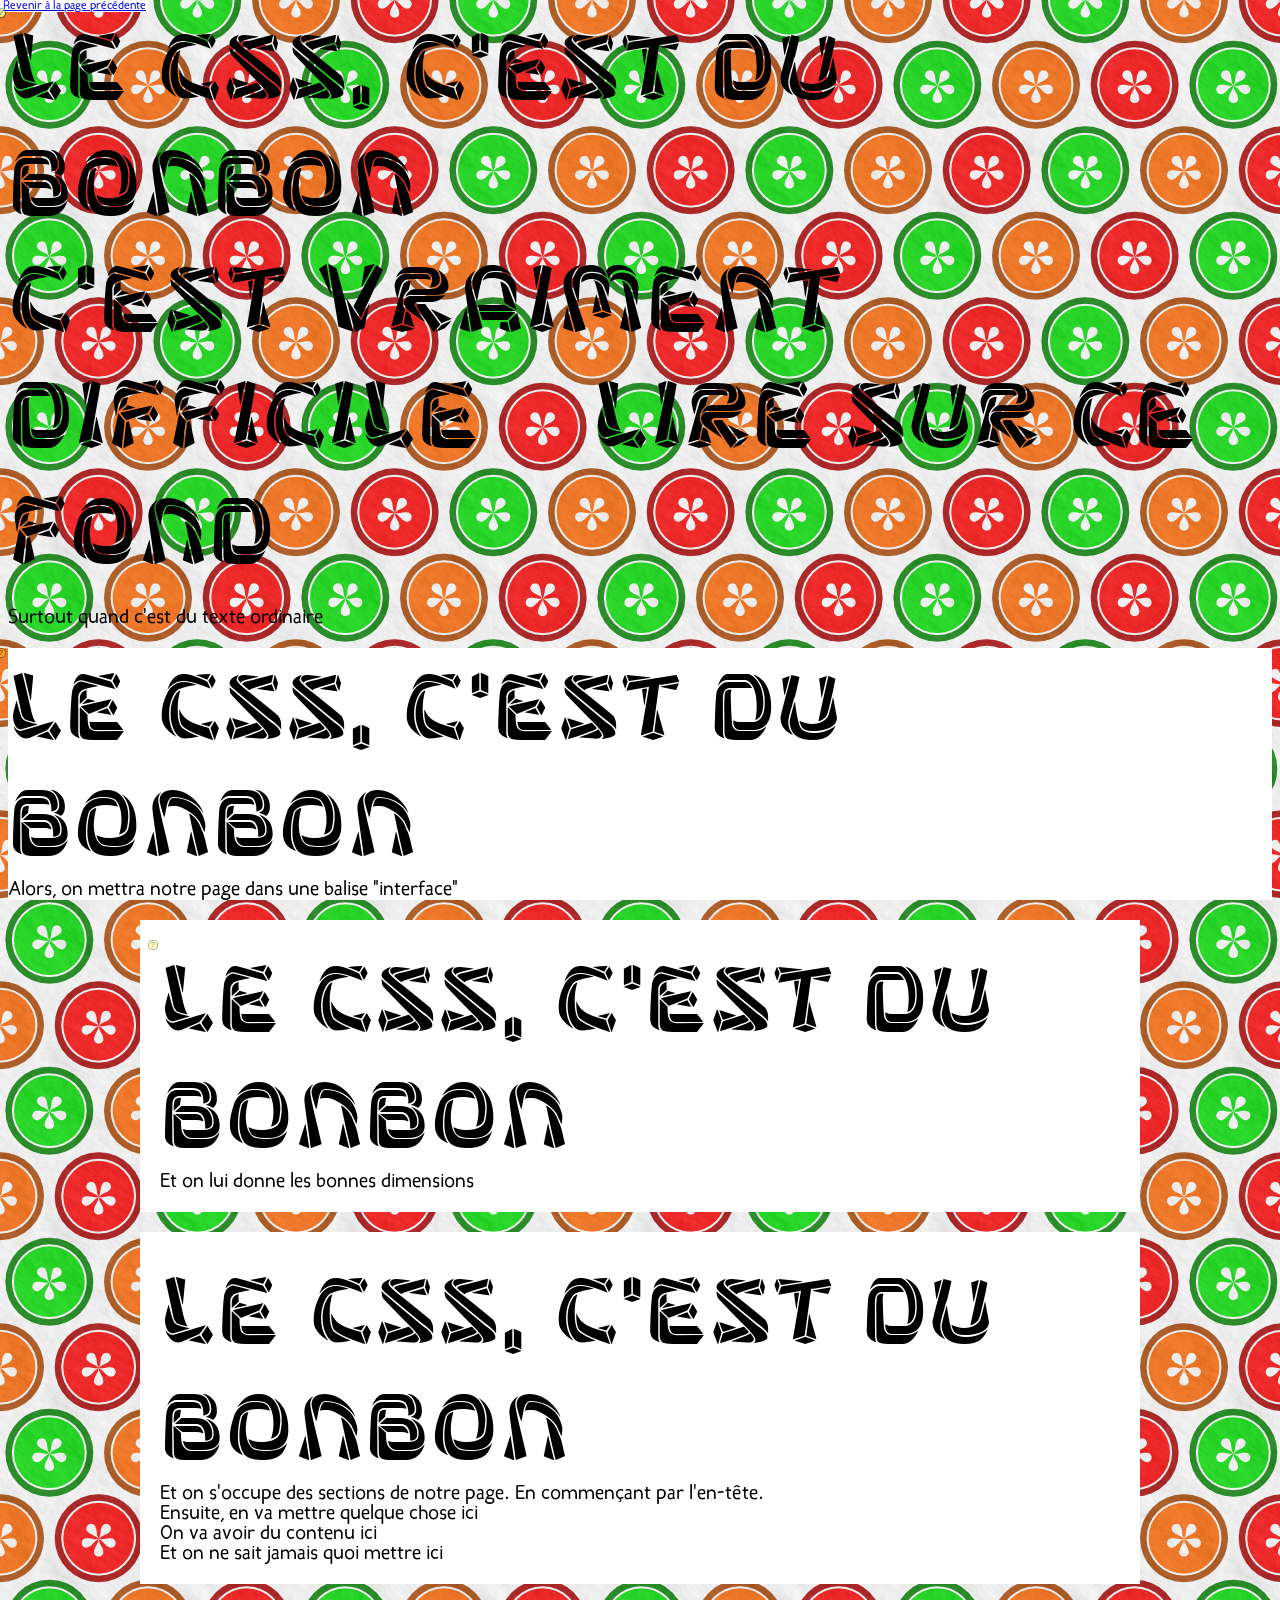
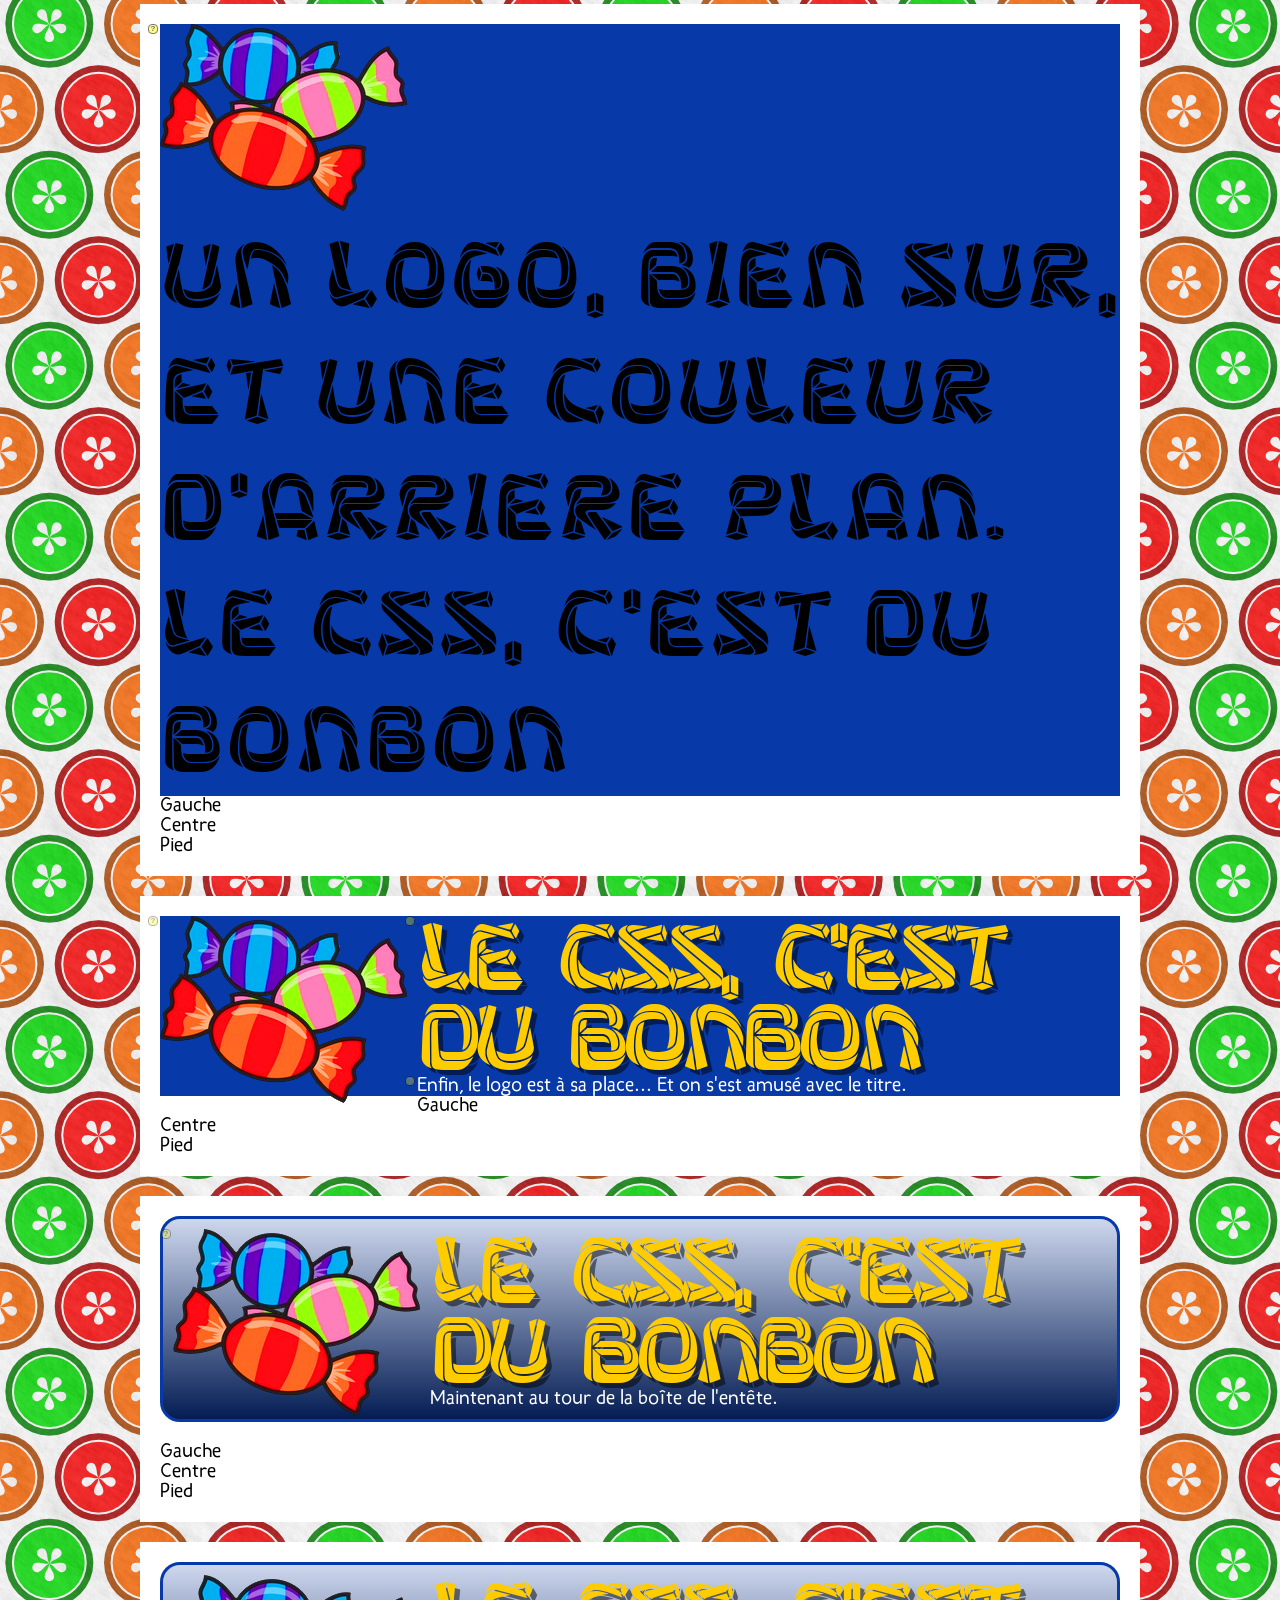
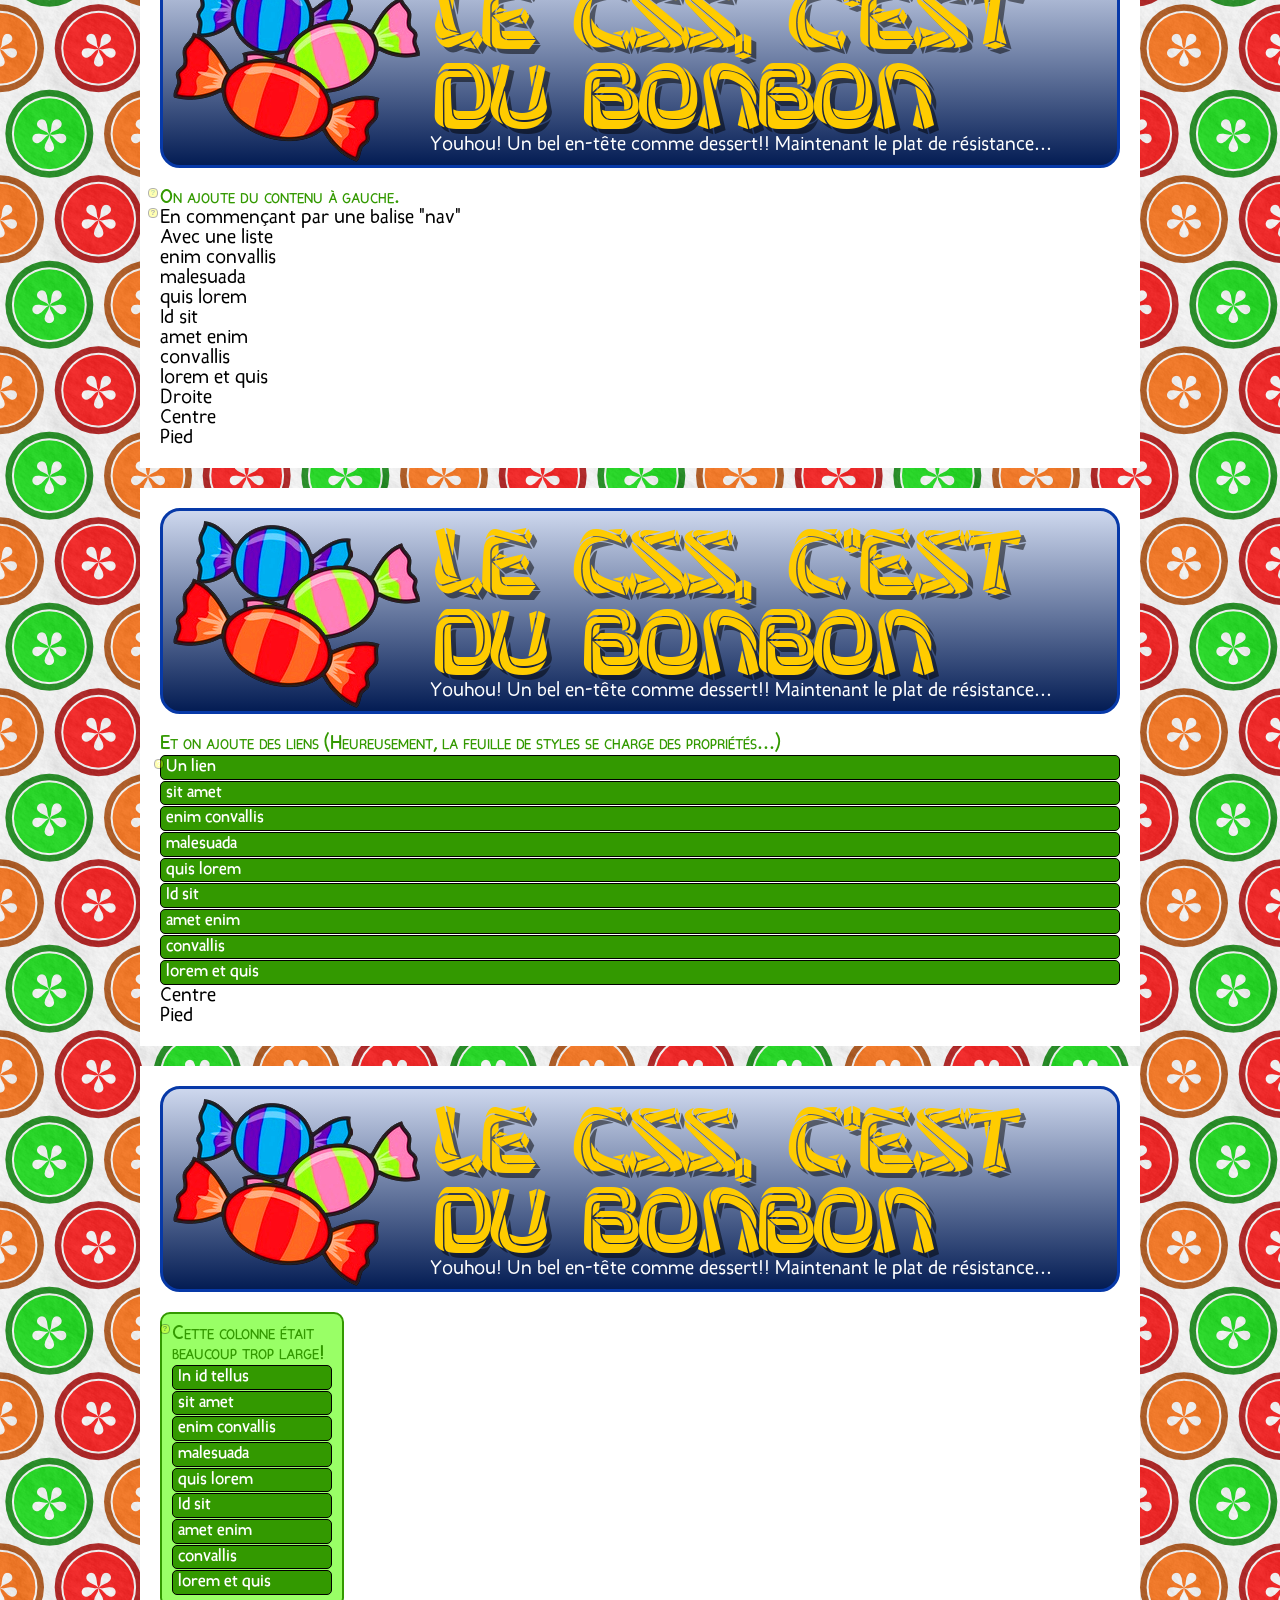
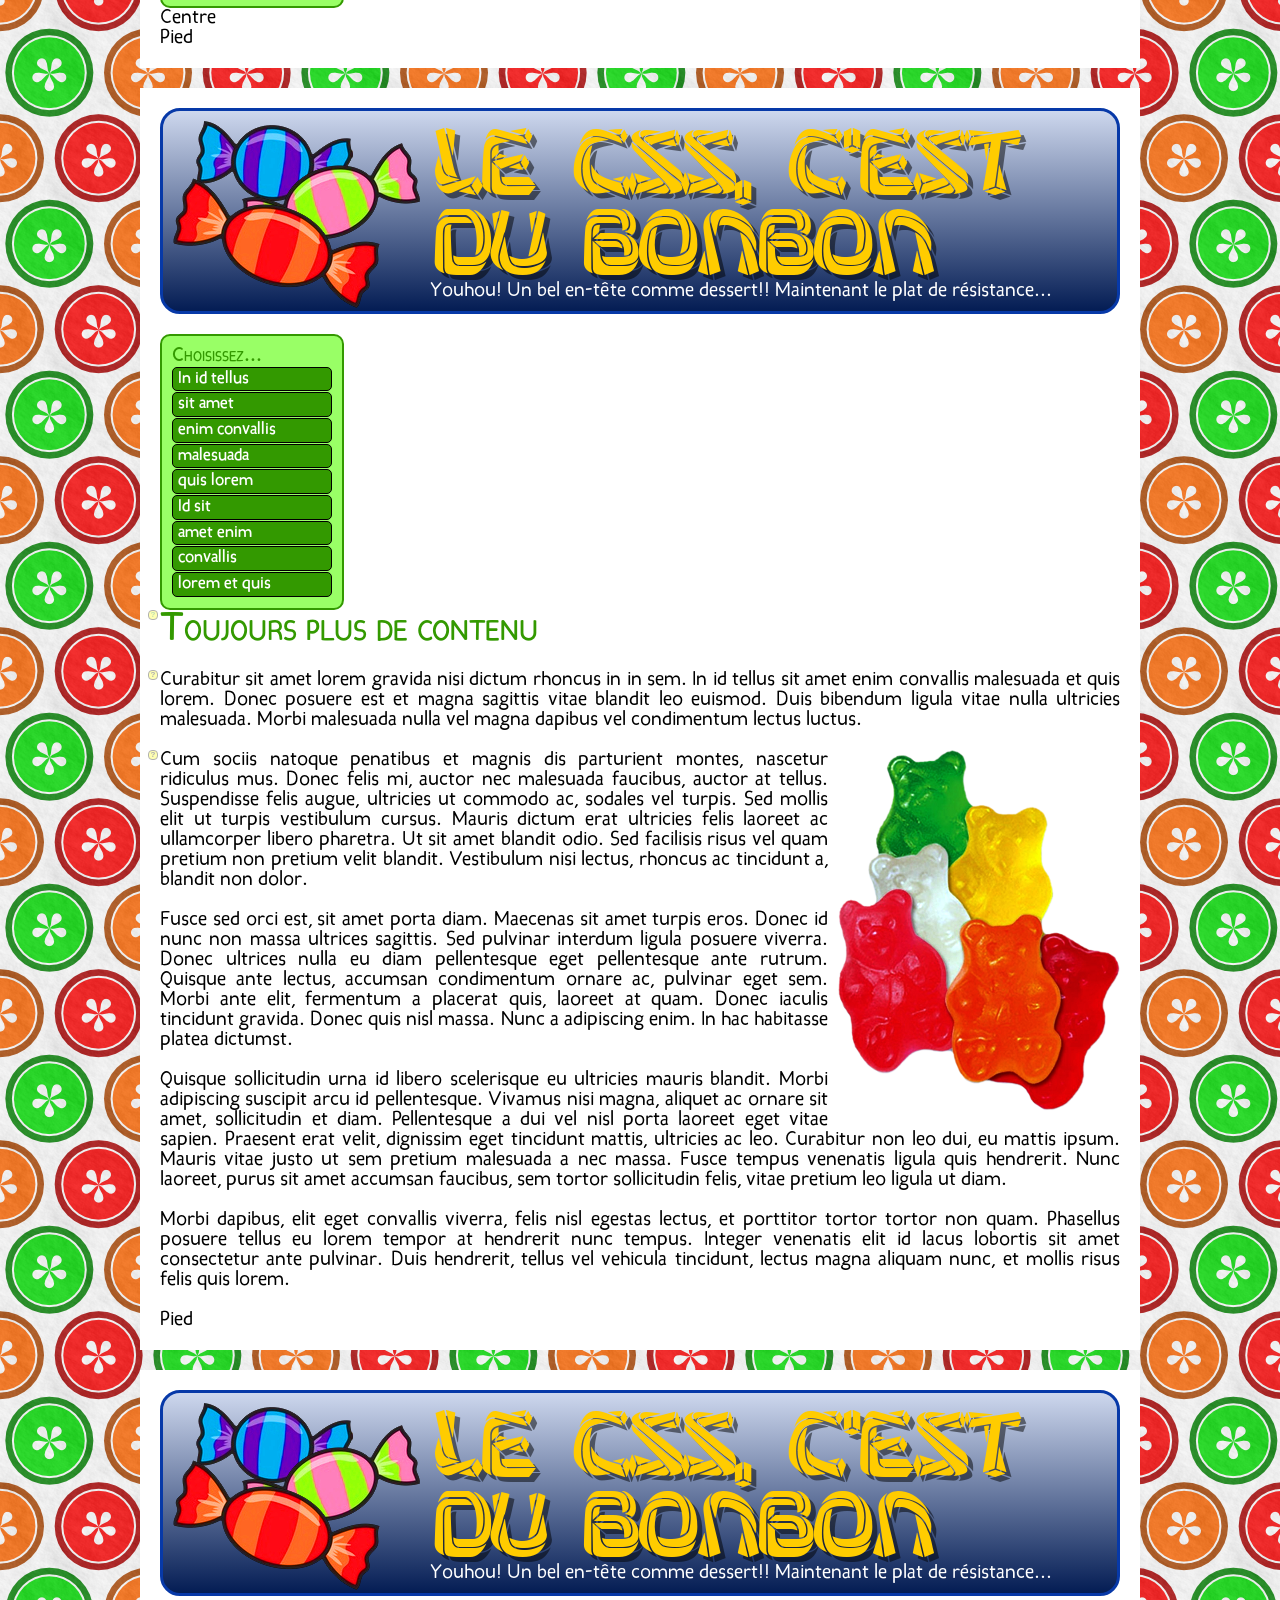
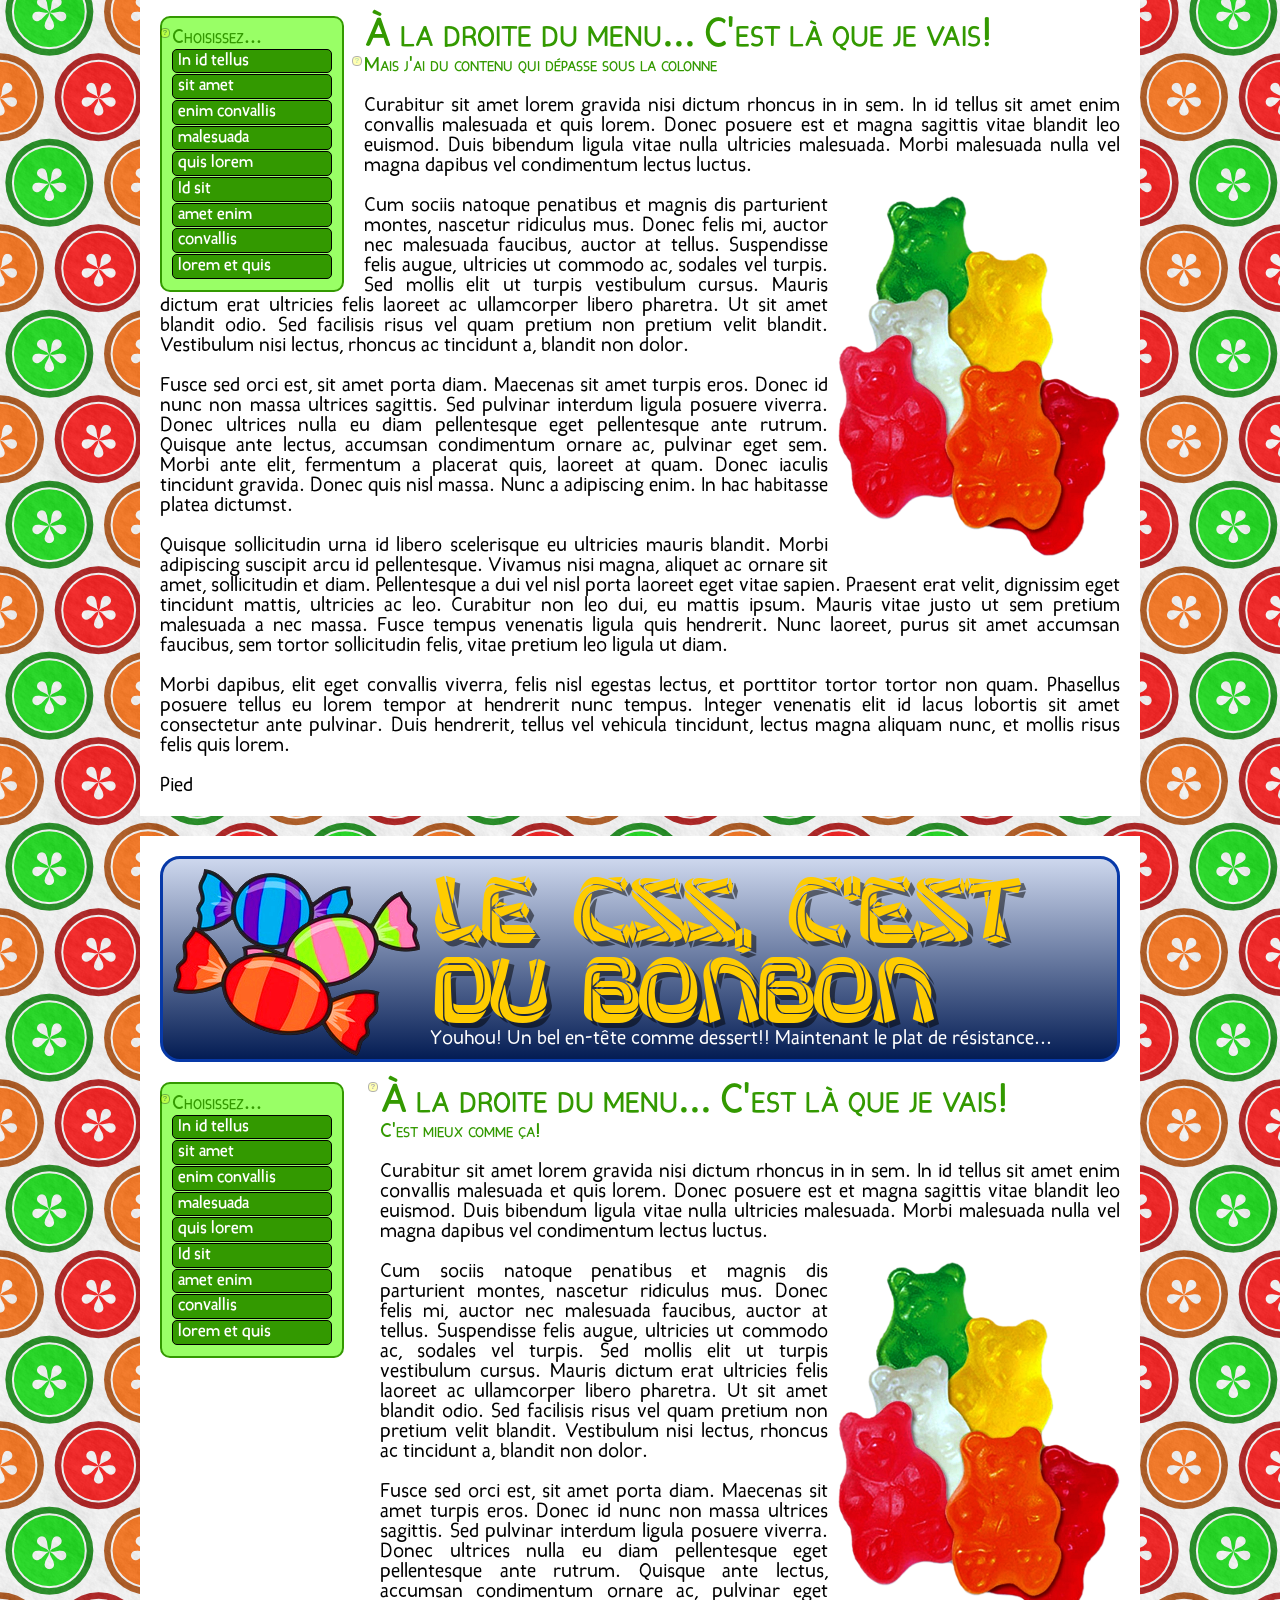
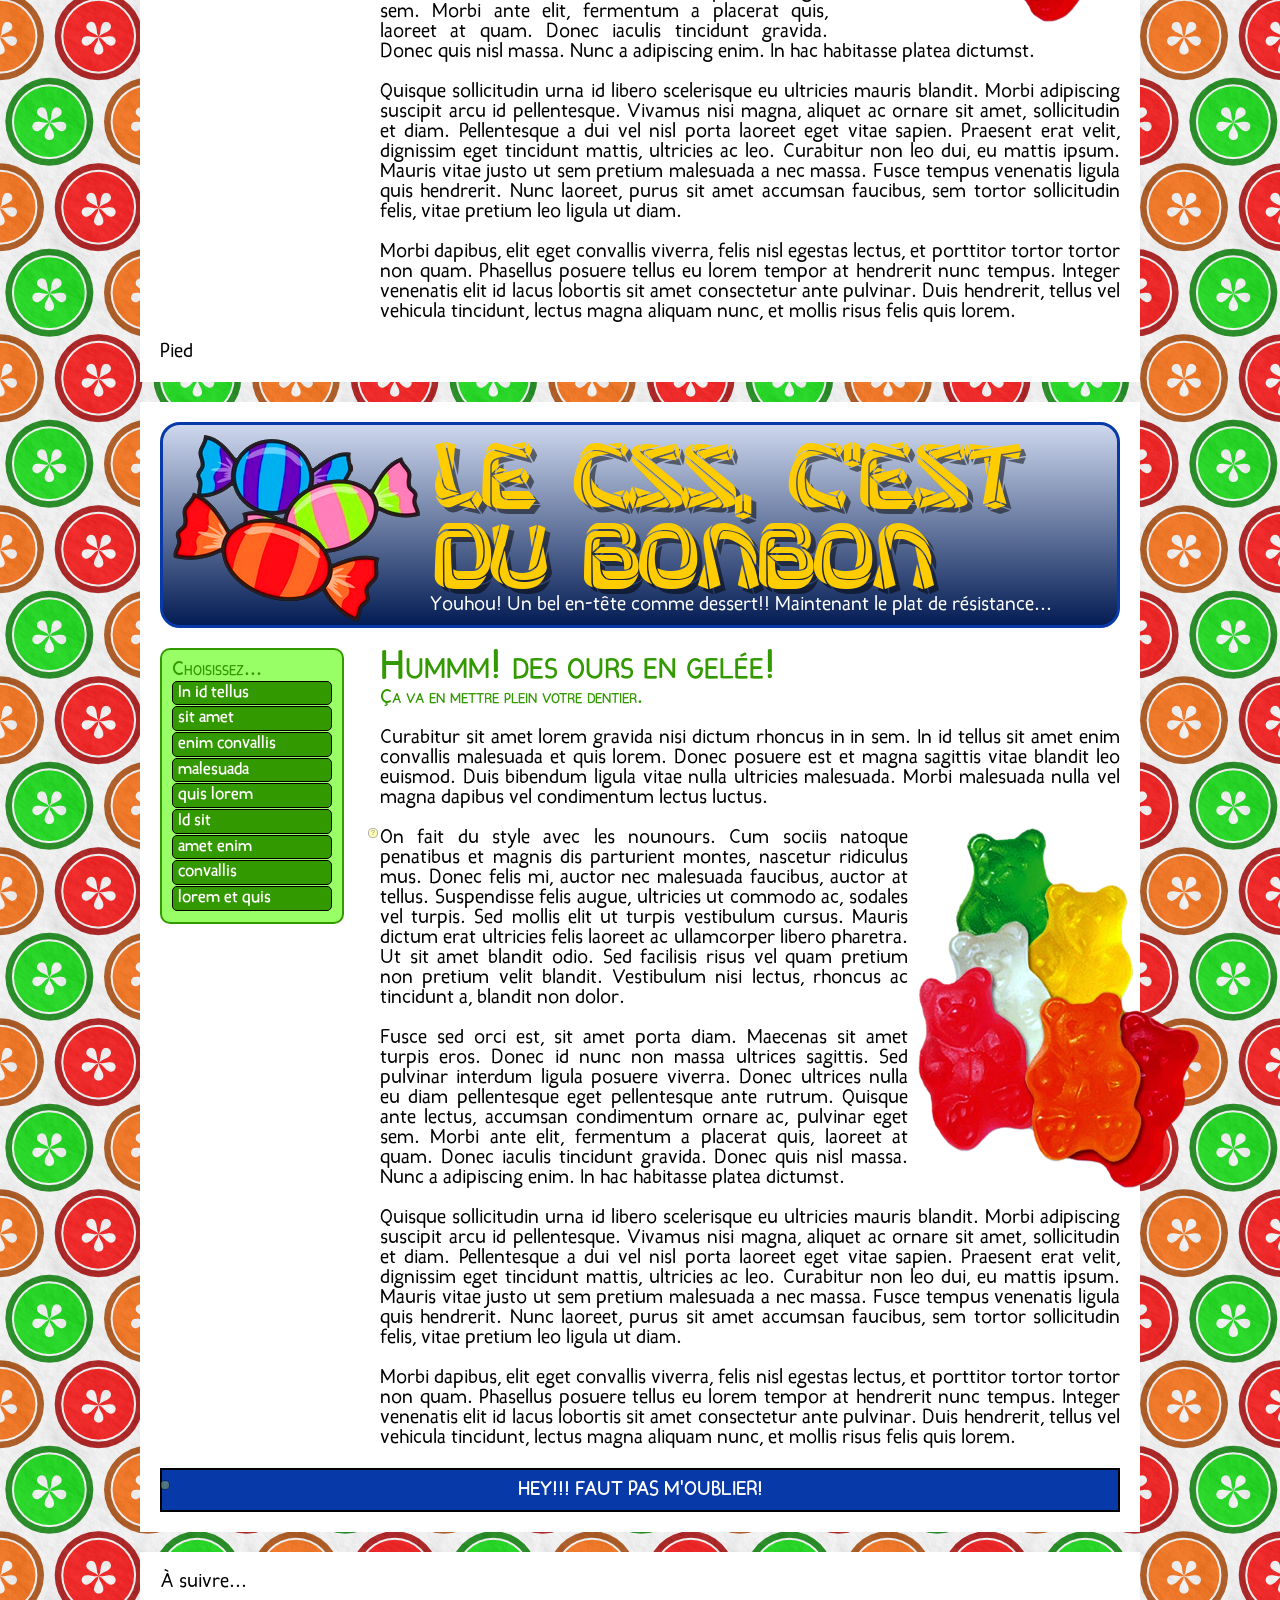
==== bonbon.html @ b70383cc "Version originale" ====
<!DOCTYPE html>
<html xmlns="http://www.w3.org/1999/xhtml">
  <head>
    <meta charset="UTF-8" />
		<script src="http://ajax.googleapis.com/ajax/libs/jquery/1.7.0/jquery.min.js" type="text/javascript"></script>
		<script src="bullestyle.js" type="text/javascript"></script>
		<link rel="stylesheet" type="text/css" href="images/fontes/fontes.css" />
		<link rel="stylesheet" type="text/css" href="bonbon.css" />
		<title>Le CSS, c'est du bonbon</title>
  </head>
  <body style="background-image:url(images/agrumes.png); font-family:candela; font-size:20px;">
		<div style="/**/font-size:12px;position:absolute; top:0; left:0; background:white; padding:0 3px;"><a href="index.html">Revenir à la page précédente</a></div>
		<h1 style="font-family:twister; font-size:500%; margin:0; font-weight:normal;">Le CSS, c'est du bonbon<br/>C'est vraiment difficile à lire sur ce fond</h1>
		<p>Surtout quand c'est du texte ordinaire</p>
		<div class="interface" style="background-color:white;">
			<h1 style="/**/font-family:twister; font-size:500%; margin:0; font-weight:normal;">Le CSS, c'est du bonbon</h1>
			Alors, on mettra notre page dans une balise "interface"
		</div>
		<div class="interface" style="width:960px;padding:20px; margin:1em auto;/**/background-color:white;">
			<h1 style="/**/font-family:twister; font-size:500%; margin:0; font-weight:normal;">Le CSS, c'est du bonbon</h1>
			Et on lui donne les bonnes dimensions
		</div>
		<div class="interface" style="/**/width:960px;padding:20px; margin:1em auto;background-color:white;">
			<div class="header">
				<h1 style="/**/font-family:twister; font-size:500%; margin:0; font-weight:normal;">Le CSS, c'est du bonbon</h1>
				Et on s'occupe des sections de notre page. En commençant par l'en-tête.
			</div>
			<div style="/**/" class="aside gauche">
				Ensuite, en va mettre quelque chose ici
			</div>
			<div style="/**/" class="contenu">
				On va avoir du contenu ici
			</div>
			<div style="/**/" class="footer">
				Et on ne sait jamais quoi mettre ici
			</div>
		</div>
		<div class="interface" style="/**/width:960px;padding:20px; margin:1em auto;background-color:white;">
			<div class="header" style="background-color:#0739a8;">
				<img src="images/bonbons.png" alt="logo" style="width:247px;height:187px" />
				<h1 style="/**/font-family:twister; font-size:500%; margin:0; font-weight:normal;">Un logo, bien sur, et une couleur d'arriere-plan. Le CSS, c'est du bonbon</h1>
			</div>
			<div style="/**/" class="aside gauche">
				Gauche
			</div>
			<div style="/**/" class="contenu">
				Centre
			</div>
			<div style="/**/" class="footer">
				Pied
			</div>
		</div>
		<div class="interface" style="/**/width:960px;padding:20px; margin:1em auto;background-color:white;">
			<div class="header" style="/***/background-color:#0739a8;">
				<img src="images/bonbons.png" alt="logo" style="float:left;margin-right:10px;;/**/width:247px;height:187px" />
				<h1 style="letter-spacing:-.1em; word-spacing:.2em;line-height:.8em;color:#ffcC00;text-shadow:.05em .05em 0.0em rgba(0,0,0,.5); /**/font-family:twister; font-size:500%; margin:0; font-weight:normal;">Le CSS, c'est du bonbon</h1>
				<div style="color:white;">Enfin, le logo est à sa place... Et on s'est amusé avec le titre.</div>
			</div>
			<div style="/***/" class="aside gauche">
				Gauche
			</div>
			<div style="/***/" class="contenu">
				Centre
			</div>
			<div style="/***/" class="footer">
				Pied
			</div>
		</div>
		<div class="interface" style="/**/width:960px;padding:20px; margin:1em auto;background-color:white;">
			<div class="header" style="border: 3px solid #0739A8; border-radius: 1em 1em 1em 1em; margin-bottom: 1em; padding: 0.5em; background-image: linear-gradient(to bottom, rgba(255, 255, 255, 0.8), rgba(0, 0, 0, 0.5));/**/background-color:#0739a8;">
				<img src="images/bonbons.png" alt="logo" style="/**/float:left;margin-right:10px;width:247px;height:187px" />
				<h1 style="/**/letter-spacing:-.1em; word-spacing:.2em;line-height:.8em;color:#ffcC00;text-shadow:.05em .05em 0.0em rgba(0,0,0,.5); /**/font-family:twister; font-size:500%; margin:0; font-weight:normal;">Le CSS, c'est du bonbon</h1>
				<div style="/**/color:white;">Maintenant au tour de la boîte de l'entête.</div>
			</div>
			<div style="/***/" class="aside gauche">
				Gauche
			</div>
			<div style="/***/" class="contenu">
				Centre
			</div>
			<div style="/***/" class="footer">
				Pied
			</div>
		</div>
		<div class="interface" style="/**/width:960px;padding:20px; margin:1em auto;background-color:white;">
			<div class="header" style="/**/border: 3px solid #0739A8; border-radius: 1em 1em 1em 1em; margin-bottom: 1em; padding: 0.5em; background-image: linear-gradient(to bottom, rgba(255, 255, 255, 0.8), rgba(0, 0, 0, 0.5));
background-color:#0739a8;">
				<img src="images/bonbons.png" alt="logo" style="/**/float:left;margin-right:10px;width:247px;height:187px" />
				<h1 style="/**/letter-spacing:-.1em; word-spacing:.2em;line-height:.8em;color:#ffcC00;text-shadow:.05em .05em 0.0em rgba(0,0,0,.5); font-family:twister; font-size:500%; margin:0; font-weight:normal;">Le CSS, c'est du bonbon</h1>
				<div style="/**/color:white;">Youhou! Un bel en-tête comme dessert!! Maintenant le plat de résistance...</div>
			</div>
			<div style="/**/" class="aside gauche">
				<h1 style="color:#339900; margin:0; font-size:1em; font-variant:small-caps;">On ajoute du contenu à gauche.</h1>
				<nav>
					<ul style="margin:0; padding:0; list-style-type:none;">
						<li>En commençant par une balise "nav"</li>
						<li>Avec une liste</li>
						<li>enim convallis</li>
						<li>malesuada</li>
						<li>quis lorem</li>
						<li>Id sit</li>
						<li>amet enim</li>
						<li>convallis</li>
						<li>lorem et quis</li>
					</ul>
				</nav>

			</div>
			<div style="/***/" class="aside droite">
				Droite
			</div>
			<div style="/***/" class="contenu">
				Centre
			</div>
			<div style="/***/" class="footer">
				Pied
			</div>
		</div>
		<div class="interface" style="/**/width:960px;padding:20px; margin:1em auto;background-color:white;">
			<div class="header" style="/**/border: 3px solid #0739A8; border-radius: 1em 1em 1em 1em; margin-bottom: 1em; padding: 0.5em; background-image: linear-gradient(to bottom, rgba(255, 255, 255, 0.8), rgba(0, 0, 0, 0.5));
background-color:#0739a8;">
				<img src="images/bonbons.png" alt="logo" style="/**/float:left;margin-right:10px;width:247px;height:187px" />
				<h1 style="/**/letter-spacing:-.1em; word-spacing:.2em;line-height:.8em;color:#ffcC00;text-shadow:.05em .05em 0.0em rgba(0,0,0,.5); font-family:twister; font-size:500%; margin:0; font-weight:normal;">Le CSS, c'est du bonbon</h1>
				<div style="/**/color:white;">Youhou! Un bel en-tête comme dessert!! Maintenant le plat de résistance...</div>
			</div>
			<div class="aside gauche">
				<h1 style="/**/color:#339900; margin:0; font-size:1em; font-variant:small-caps;">Et on ajoute des liens (Heureusement, la feuille de styles se charge des propriétés...)</h1>
				<nav>
					<ul style="/**/margin:0; padding:0; list-style-type:none;">
						<li><a href="#" style="background-color: #339900; border: 1px solid black; color: white; display: block; font-size: smaller; font-weight: bold; line-height: 1em; margin: 1px 0; padding: 3px 5px; text-decoration: none; border-radius:5px;">Un lien</a></li>
						<li><a href="#">sit amet</a></li>
						<li><a href="#">enim convallis</a></li>
						<li><a href="#">malesuada</a></li>
						<li><a href="#">quis lorem</a></li>
						<li><a href="#">Id sit</a></li>
						<li><a href="#">amet enim</a></li>
						<li><a href="#">convallis</a></li>
						<li><a href="#">lorem et quis</a></li>
					</ul>
				</nav>

			</div>
			<div style="/**/" class="contenu">
				Centre
			</div>
			<div style="/**/" class="footer">
				Pied
			</div>
		</div>
		<div class="interface" style="/**/width:960px;padding:20px; margin:1em auto;background-color:white;">
			<div class="header" style="/**/border: 3px solid #0739A8; border-radius: 1em 1em 1em 1em; margin-bottom: 1em; padding: 0.5em; background-image: linear-gradient(to bottom, rgba(255, 255, 255, 0.8), rgba(0, 0, 0, 0.5));
background-color:#0739a8;">
				<img src="images/bonbons.png" alt="logo" style="/**/float:left;margin-right:10px;width:247px;height:187px" />
				<h1 style="/**/letter-spacing:-.1em; word-spacing:.2em;line-height:.8em;color:#ffcC00;text-shadow:.05em .05em 0.0em rgba(0,0,0,.5); font-family:twister; font-size:500%; margin:0; font-weight:normal;">Le CSS, c'est du bonbon</h1>
				<div style="/**/color:white;">Youhou! Un bel en-tête comme dessert!! Maintenant le plat de résistance...</div>
			</div>
			<div style="width:160px; padding:.5em; border:2px solid #339900;border-radius:10px; background-color:#99ff66" class="aside gauche">
				<h1 style="/**/color:#339900; margin:0; font-size:1em; font-variant:small-caps;">Cette colonne était beaucoup trop large!</h1>
				<nav>
					<ul style="/**/margin:0; padding:0; list-style-type:none;">
						<li><a href="#">In id tellus</a></li>
						<li><a href="#">sit amet</a></li>
						<li><a href="#">enim convallis</a></li>
						<li><a href="#">malesuada</a></li>
						<li><a href="#">quis lorem</a></li>
						<li><a href="#">Id sit</a></li>
						<li><a href="#">amet enim</a></li>
						<li><a href="#">convallis</a></li>
						<li><a href="#">lorem et quis</a></li>
					</ul>
				</nav>
			</div>
			<div style="/**/" class="contenu">
				Centre
			</div>
			<div style="/**/" class="footer">
				Pied
			</div>
		</div>
		<div class="interface" style="/**/width:960px;padding:20px; margin:1em auto;background-color:white;">
			<div class="header" style="/**/border: 3px solid #0739A8; border-radius: 1em 1em 1em 1em; margin-bottom: 1em; padding: 0.5em; background-image: linear-gradient(to bottom, rgba(255, 255, 255, 0.8), rgba(0, 0, 0, 0.5));/**/background-color:#0739a8;">
				<img src="images/bonbons.png" alt="logo" style="/**/float:left;margin-right:10px;width:247px;height:187px" />
				<h1 style="/**/letter-spacing:-.1em; word-spacing:.2em;line-height:.8em;color:#ffcC00;text-shadow:.05em .05em 0.0em rgba(0,0,0,.5); font-family:twister; font-size:500%; margin:0; font-weight:normal;">Le CSS, c'est du bonbon</h1>
				<div style="/**/color:white;">Youhou! Un bel en-tête comme dessert!! Maintenant le plat de résistance...</div>
			</div>
			<div style="/**/width:160px; padding:.5em; border:2px solid #339900;border-radius:10px; background-color:#99ff66" class="aside gauche">
				<h1 style="/**/color:#339900; margin:0; font-size:1em; font-variant:small-caps;">Choisissez...</h1>
				<nav>
					<ul style="/**/margin:0; padding:0; list-style-type:none;">
						<li><a href="#">In id tellus</a></li>
						<li><a href="#">sit amet</a></li>
						<li><a href="#">enim convallis</a></li>
						<li><a href="#">malesuada</a></li>
						<li><a href="#">quis lorem</a></li>
						<li><a href="#">Id sit</a></li>
						<li><a href="#">amet enim</a></li>
						<li><a href="#">convallis</a></li>
						<li><a href="#">lorem et quis</a></li>
					</ul>
				</nav>

			</div>
			<div style="/**/" class="contenu">
				<h1 style="color:#339900; margin:0; font-size:2em; font-variant:small-caps;">Toujours plus de contenu</h1>
				<p style="text-align:justify;">Curabitur sit amet lorem gravida nisi dictum rhoncus in in sem. In id tellus sit amet enim convallis malesuada et quis lorem. Donec posuere est et magna sagittis vitae blandit leo euismod. Duis bibendum ligula vitae nulla ultricies malesuada. Morbi malesuada nulla vel magna dapibus vel condimentum lectus luctus. </p>
				<p><img src="images/ours.png" alt="Ours en gelée" style="width:282px;height:361px; float:right; margin-left:.5em;"/>Cum sociis natoque penatibus et magnis dis parturient montes, nascetur ridiculus mus. Donec felis mi, auctor nec malesuada faucibus, auctor at tellus. Suspendisse felis augue, ultricies ut commodo ac, sodales vel turpis. Sed mollis elit ut turpis vestibulum cursus. Mauris dictum erat ultricies felis laoreet ac ullamcorper libero pharetra. Ut sit amet blandit odio. Sed facilisis risus vel quam pretium non pretium velit blandit. Vestibulum nisi lectus, rhoncus ac tincidunt a, blandit non dolor.</p>
				<p>Fusce sed orci est, sit amet porta diam. Maecenas sit amet turpis eros. Donec id nunc non massa ultrices sagittis. Sed pulvinar interdum ligula posuere viverra. Donec ultrices nulla eu diam pellentesque eget pellentesque ante rutrum. Quisque ante lectus, accumsan condimentum ornare ac, pulvinar eget sem. Morbi ante elit, fermentum a placerat quis, laoreet at quam. Donec iaculis tincidunt gravida. Donec quis nisl massa. Nunc a adipiscing enim. In hac habitasse platea dictumst.</p>
				<p>Quisque sollicitudin urna id libero scelerisque eu ultricies mauris blandit. Morbi adipiscing suscipit arcu id pellentesque. Vivamus nisi magna, aliquet ac ornare sit amet, sollicitudin et diam. Pellentesque a dui vel nisl porta laoreet eget vitae sapien. Praesent erat velit, dignissim eget tincidunt mattis, ultricies ac leo. Curabitur non leo dui, eu mattis ipsum. Mauris vitae justo ut sem pretium malesuada a nec massa. Fusce tempus venenatis ligula quis hendrerit. Nunc laoreet, purus sit amet accumsan faucibus, sem tortor sollicitudin felis, vitae pretium leo ligula ut diam. </p>
				<p>Morbi dapibus, elit eget convallis viverra, felis nisl egestas lectus, et porttitor tortor tortor non quam. Phasellus posuere tellus eu lorem tempor at hendrerit nunc tempus. Integer venenatis elit id lacus lobortis sit amet consectetur ante pulvinar. Duis hendrerit, tellus vel vehicula tincidunt, lectus magna aliquam nunc, et mollis risus felis quis lorem.</p>
			</div>
			<div style="/**/" class="footer">
				Pied
			</div>
		</div>
		<div class="interface" style="/**/width:960px;padding:20px; margin:1em auto;background-color:white;">
			<div class="header" style="/**/border: 3px solid #0739A8; border-radius: 1em 1em 1em 1em; margin-bottom: 1em; padding: 0.5em; background-image: linear-gradient(to bottom, rgba(255, 255, 255, 0.8), rgba(0, 0, 0, 0.5));/**/background-color:#0739a8;">
				<img src="images/bonbons.png" alt="logo" style="/**/float:left;margin-right:10px;width:247px;height:187px" />
				<h1 style="/**/letter-spacing:-.1em; word-spacing:.2em;line-height:.8em;color:#ffcC00;text-shadow:.05em .05em 0.0em rgba(0,0,0,.5); font-family:twister; font-size:500%; margin:0; font-weight:normal;">Le CSS, c'est du bonbon</h1>
				<div style="/**/color:white;">Youhou! Un bel en-tête comme dessert!! Maintenant le plat de résistance...</div>
			</div>
			<div style="float:left; margin-right:1em;/**/width:160px; padding:.5em; border:2px solid #339900;border-radius:10px; background-color:#99ff66" class="aside gauche">
				<h1 style="/**/color:#339900; margin:0; font-size:1em; font-variant:small-caps;">Choisissez...</h1>
				<nav>
					<ul style="/**/margin:0; padding:0; list-style-type:none;">
						<li><a href="#">In id tellus</a></li>
						<li><a href="#">sit amet</a></li>
						<li><a href="#">enim convallis</a></li>
						<li><a href="#">malesuada</a></li>
						<li><a href="#">quis lorem</a></li>
						<li><a href="#">Id sit</a></li>
						<li><a href="#">amet enim</a></li>
						<li><a href="#">convallis</a></li>
						<li><a href="#">lorem et quis</a></li>
					</ul>
				</nav>
			</div>
			<div style="/**/" class="contenu">
				<h1 style="/**/color:#339900; margin:0; font-size:2em; font-variant:small-caps;">À la droite du menu... C'est là que je vais!</h1>
				<h2 style="color:#339900; margin:0; font-size:1em; font-variant:small-caps;">Mais j'ai du contenu qui dépasse sous la colonne</h2>
				<p>Curabitur sit amet lorem gravida nisi dictum rhoncus in in sem. In id tellus sit amet enim convallis malesuada et quis lorem. Donec posuere est et magna sagittis vitae blandit leo euismod. Duis bibendum ligula vitae nulla ultricies malesuada. Morbi malesuada nulla vel magna dapibus vel condimentum lectus luctus. </p>
				<p><img src="images/ours.png" alt="Ours en gelée" style="/**/width:282px;height:361px; float:right; margin-left:.5em;"/>Cum sociis natoque penatibus et magnis dis parturient montes, nascetur ridiculus mus. Donec felis mi, auctor nec malesuada faucibus, auctor at tellus. Suspendisse felis augue, ultricies ut commodo ac, sodales vel turpis. Sed mollis elit ut turpis vestibulum cursus. Mauris dictum erat ultricies felis laoreet ac ullamcorper libero pharetra. Ut sit amet blandit odio. Sed facilisis risus vel quam pretium non pretium velit blandit. Vestibulum nisi lectus, rhoncus ac tincidunt a, blandit non dolor.</p>
				<p>Fusce sed orci est, sit amet porta diam. Maecenas sit amet turpis eros. Donec id nunc non massa ultrices sagittis. Sed pulvinar interdum ligula posuere viverra. Donec ultrices nulla eu diam pellentesque eget pellentesque ante rutrum. Quisque ante lectus, accumsan condimentum ornare ac, pulvinar eget sem. Morbi ante elit, fermentum a placerat quis, laoreet at quam. Donec iaculis tincidunt gravida. Donec quis nisl massa. Nunc a adipiscing enim. In hac habitasse platea dictumst.</p>
				<p>Quisque sollicitudin urna id libero scelerisque eu ultricies mauris blandit. Morbi adipiscing suscipit arcu id pellentesque. Vivamus nisi magna, aliquet ac ornare sit amet, sollicitudin et diam. Pellentesque a dui vel nisl porta laoreet eget vitae sapien. Praesent erat velit, dignissim eget tincidunt mattis, ultricies ac leo. Curabitur non leo dui, eu mattis ipsum. Mauris vitae justo ut sem pretium malesuada a nec massa. Fusce tempus venenatis ligula quis hendrerit. Nunc laoreet, purus sit amet accumsan faucibus, sem tortor sollicitudin felis, vitae pretium leo ligula ut diam. </p>
				<p>Morbi dapibus, elit eget convallis viverra, felis nisl egestas lectus, et porttitor tortor tortor non quam. Phasellus posuere tellus eu lorem tempor at hendrerit nunc tempus. Integer venenatis elit id lacus lobortis sit amet consectetur ante pulvinar. Duis hendrerit, tellus vel vehicula tincidunt, lectus magna aliquam nunc, et mollis risus felis quis lorem.</p>
			</div>
			<div style="/**/" class="footer">
				Pied
			</div>
		</div>
		<div class="interface" style="/**/width:960px;padding:20px; margin:1em auto;background-color:white;">
			<div class="header" style="/**/border: 3px solid #0739A8; border-radius: 1em 1em 1em 1em; margin-bottom: 1em; padding: 0.5em; background-image: linear-gradient(to bottom, rgba(255, 255, 255, 0.8), rgba(0, 0, 0, 0.5));/**/background-color:#0739a8;">
				<img src="images/bonbons.png" alt="logo" style="/**/float:left;margin-right:10px;width:247px;height:187px" />
				<h1 style="/**/letter-spacing:-.1em; word-spacing:.2em;line-height:.8em;color:#ffcC00;text-shadow:.05em .05em 0.0em rgba(0,0,0,.5); font-family:twister; font-size:500%; margin:0; font-weight:normal;">Le CSS, c'est du bonbon</h1>
				<div style="/**/color:white;">Youhou! Un bel en-tête comme dessert!! Maintenant le plat de résistance...</div>
			</div>
			<div style="/*margin-right:1em;*//**/float:left;width:160px; padding:.5em; border:2px solid #339900;border-radius:10px; background-color:#99ff66" class="aside gauche">
				<h1 style="/**/color:#339900; margin:0; font-size:1em; font-variant:small-caps;">Choisissez...</h1>
				<nav>
					<ul style="/**/margin:0; padding:0; list-style-type:none;">
						<li><a href="#">In id tellus</a></li>
						<li><a href="#">sit amet</a></li>
						<li><a href="#">enim convallis</a></li>
						<li><a href="#">malesuada</a></li>
						<li><a href="#">quis lorem</a></li>
						<li><a href="#">Id sit</a></li>
						<li><a href="#">amet enim</a></li>
						<li><a href="#">convallis</a></li>
						<li><a href="#">lorem et quis</a></li>
					</ul>
				</nav>
			</div>
			<div style="margin-left:220px;" class="contenu">
				<h1 style="/**/color:#339900; margin:0; font-size:2em; font-variant:small-caps;">À la droite du menu... C'est là que je vais!</h1>
				<h2 style="/**/color:#339900; margin:0; font-size:1em; font-variant:small-caps;">C'est mieux comme ça!</h2>
				<p>Curabitur sit amet lorem gravida nisi dictum rhoncus in in sem. In id tellus sit amet enim convallis malesuada et quis lorem. Donec posuere est et magna sagittis vitae blandit leo euismod. Duis bibendum ligula vitae nulla ultricies malesuada. Morbi malesuada nulla vel magna dapibus vel condimentum lectus luctus. </p>
				<p><img src="images/ours.png" alt="Ours en gelée" style="/**/width:282px;height:361px; float:right; margin-left:.5em;"/>Cum sociis natoque penatibus et magnis dis parturient montes, nascetur ridiculus mus. Donec felis mi, auctor nec malesuada faucibus, auctor at tellus. Suspendisse felis augue, ultricies ut commodo ac, sodales vel turpis. Sed mollis elit ut turpis vestibulum cursus. Mauris dictum erat ultricies felis laoreet ac ullamcorper libero pharetra. Ut sit amet blandit odio. Sed facilisis risus vel quam pretium non pretium velit blandit. Vestibulum nisi lectus, rhoncus ac tincidunt a, blandit non dolor.</p>
				<p>Fusce sed orci est, sit amet porta diam. Maecenas sit amet turpis eros. Donec id nunc non massa ultrices sagittis. Sed pulvinar interdum ligula posuere viverra. Donec ultrices nulla eu diam pellentesque eget pellentesque ante rutrum. Quisque ante lectus, accumsan condimentum ornare ac, pulvinar eget sem. Morbi ante elit, fermentum a placerat quis, laoreet at quam. Donec iaculis tincidunt gravida. Donec quis nisl massa. Nunc a adipiscing enim. In hac habitasse platea dictumst.</p>
				<p>Quisque sollicitudin urna id libero scelerisque eu ultricies mauris blandit. Morbi adipiscing suscipit arcu id pellentesque. Vivamus nisi magna, aliquet ac ornare sit amet, sollicitudin et diam. Pellentesque a dui vel nisl porta laoreet eget vitae sapien. Praesent erat velit, dignissim eget tincidunt mattis, ultricies ac leo. Curabitur non leo dui, eu mattis ipsum. Mauris vitae justo ut sem pretium malesuada a nec massa. Fusce tempus venenatis ligula quis hendrerit. Nunc laoreet, purus sit amet accumsan faucibus, sem tortor sollicitudin felis, vitae pretium leo ligula ut diam. </p>
				<p>Morbi dapibus, elit eget convallis viverra, felis nisl egestas lectus, et porttitor tortor tortor non quam. Phasellus posuere tellus eu lorem tempor at hendrerit nunc tempus. Integer venenatis elit id lacus lobortis sit amet consectetur ante pulvinar. Duis hendrerit, tellus vel vehicula tincidunt, lectus magna aliquam nunc, et mollis risus felis quis lorem.</p>
			</div>
			<div style="/***/" class="footer">
				Pied
			</div>
		</div>
		<div class="interface" style="/**/width:960px;padding:20px; margin:1em auto;background-color:white;">
			<div class="header" style="/**/border: 3px solid #0739A8; border-radius: 1em 1em 1em 1em; margin-bottom: 1em; padding: 0.5em; background-image: linear-gradient(to bottom, rgba(255, 255, 255, 0.8), rgba(0, 0, 0, 0.5));
background-color:#0739a8;">
				<img src="images/bonbons.png" alt="logo" style="/***/float:left;margin-right:10px;width:247px;height:187px" />
				<h1 style="/***/letter-spacing:-.1em; word-spacing:.2em;line-height:.8em;color:#ffcC00;text-shadow:.05em .05em 0.0em rgba(0,0,0,.5); font-family:twister; font-size:500%; margin:0; font-weight:normal;">Le CSS, c'est du bonbon</h1>
				<div style="/***/color:white;">Youhou! Un bel en-tête comme dessert!! Maintenant le plat de résistance...</div>
			</div>
			<div style="/**/float:left;width:160px; padding:.5em; border:2px solid #339900;border-radius:10px; background-color:#99ff66" class="aside gauche">
				<h1 style="/**/color:#339900; margin:0; font-size:1em; font-variant:small-caps;">Choisissez...</h1>
				<nav>
					<ul style="/**/margin:0; padding:0; list-style-type:none;">
						<li><a href="#">In id tellus</a></li>
						<li><a href="#">sit amet</a></li>
						<li><a href="#">enim convallis</a></li>
						<li><a href="#">malesuada</a></li>
						<li><a href="#">quis lorem</a></li>
						<li><a href="#">Id sit</a></li>
						<li><a href="#">amet enim</a></li>
						<li><a href="#">convallis</a></li>
						<li><a href="#">lorem et quis</a></li>
					</ul>
				</nav>
			</div>
			<div style="/**/margin-left:220px;" class="contenu">
				<h1 style="/**/color:#339900; margin:0; font-size:2em; font-variant:small-caps;">Hummm! des ours en gelée!</h1>
				<h2 style="/**/color:#339900; margin:0; font-size:1em; font-variant:small-caps;">Ça va en mettre plein votre dentier.</h2>
				<p>Curabitur sit amet lorem gravida nisi dictum rhoncus in in sem. In id tellus sit amet enim convallis malesuada et quis lorem. Donec posuere est et magna sagittis vitae blandit leo euismod. Duis bibendum ligula vitae nulla ultricies malesuada. Morbi malesuada nulla vel magna dapibus vel condimentum lectus luctus. </p>
				<p><img src="images/ours.png" alt="Ours en gelée" style="margin-right:-80px;/**/width:282px;height:361px; float:right; margin-left:.5em;"/>On fait du style avec les nounours. Cum sociis natoque penatibus et magnis dis parturient montes, nascetur ridiculus mus. Donec felis mi, auctor nec malesuada faucibus, auctor at tellus. Suspendisse felis augue, ultricies ut commodo ac, sodales vel turpis. Sed mollis elit ut turpis vestibulum cursus. Mauris dictum erat ultricies felis laoreet ac ullamcorper libero pharetra. Ut sit amet blandit odio. Sed facilisis risus vel quam pretium non pretium velit blandit. Vestibulum nisi lectus, rhoncus ac tincidunt a, blandit non dolor.</p>
				<p>Fusce sed orci est, sit amet porta diam. Maecenas sit amet turpis eros. Donec id nunc non massa ultrices sagittis. Sed pulvinar interdum ligula posuere viverra. Donec ultrices nulla eu diam pellentesque eget pellentesque ante rutrum. Quisque ante lectus, accumsan condimentum ornare ac, pulvinar eget sem. Morbi ante elit, fermentum a placerat quis, laoreet at quam. Donec iaculis tincidunt gravida. Donec quis nisl massa. Nunc a adipiscing enim. In hac habitasse platea dictumst.</p>
				<p>Quisque sollicitudin urna id libero scelerisque eu ultricies mauris blandit. Morbi adipiscing suscipit arcu id pellentesque. Vivamus nisi magna, aliquet ac ornare sit amet, sollicitudin et diam. Pellentesque a dui vel nisl porta laoreet eget vitae sapien. Praesent erat velit, dignissim eget tincidunt mattis, ultricies ac leo. Curabitur non leo dui, eu mattis ipsum. Mauris vitae justo ut sem pretium malesuada a nec massa. Fusce tempus venenatis ligula quis hendrerit. Nunc laoreet, purus sit amet accumsan faucibus, sem tortor sollicitudin felis, vitae pretium leo ligula ut diam. </p>
				<p>Morbi dapibus, elit eget convallis viverra, felis nisl egestas lectus, et porttitor tortor tortor non quam. Phasellus posuere tellus eu lorem tempor at hendrerit nunc tempus. Integer venenatis elit id lacus lobortis sit amet consectetur ante pulvinar. Duis hendrerit, tellus vel vehicula tincidunt, lectus magna aliquam nunc, et mollis risus felis quis lorem.</p>
			</div>
			<div style="border:2px solid black;padding:.5em; font-weight:bold; text-transform:uppercase; background-color:#0739a8; color:white; text-align:center;" class="footer">
				Hey!!! Faut pas m'oublier!
			</div>
		</div>
		<div class="interface" style="/**/width:960px;padding:20px; margin:1em auto;background-color:white;">
			À suivre...
		</div>
  </body>
</html>
---- images/fontes/fontes.css ----
/*
Feuille de styles incluant TOUTES les fontes de ce dossier.
ATTENTION! Ne pas faire cela dans la "vraie vie", car ça oblige l'usager à télécharger
des fontes dont il n'a pas besoin. N'inclure QUE les fontes sui se trouvent réellement
dans la page ou, du moins, dans le site.
*/
@font-face {
	font-family: Whiterabbit;
	src: url(WHITRABT.TTF);
}
@font-face {
	font-family: Dearlove;
	src: url("Dear Love.ttf");
}
@font-face {
	font-family: TeamSpirit;
	src: url(TEAMSPIR.TTF);
}
@font-face {
	font-family: Monofur;
	src: url(monof55.ttf);
}
@font-face {
	font-family: Monofur;
	font-style:italic;
	src: url(monof56.ttf);
}
@font-face {
	font-family: jackinput;
	src: url(JAi_____.TTF);
}
@font-face {
	font-family: bones;
	src: url(BONEAPA.TTF);
}
@font-face {
	font-family: dearestfriend;
	src: url("Dearest Friend.ttf");
}
@font-face {
	font-family: KanzleiInitialen;
	src: url("Kanzlei-Initialen.ttf");
}
@font-face {
	font-family:MorrisRomanBlack;
	src: url("MorrisRomanBlack.ttf");
}
@font-face {
	font-family: queen_country;
	src: url("queen_country/queencountry.ttf");
}
@font-face {
	font-family: queen_country;
	font-weight:bold;
	src: url("queen_country/queencountryb.ttf");
}
@font-face {
	font-family: queen_country;
	font-weight:bold;
	font-style:italic;
	src: url("queen_country/queencountrybi.ttf");
}
@font-face {
	font-family: queen_country;
	font-style:italic;
	src: url("queen_country/queencountryi.ttf");
}
@font-face {
	font-family: serifnew;
	src: url("serif/SERIN___.ttf");
}
@font-face {
	font-family: serifnew;
	font-weight:bold;
	src: url("serif/SERIBL__.ttf");
}
@font-face {
	font-family: serifnew;
	font-style:italic;
	src: url("serif/SERINI__.ttf");
}
@font-face {
	font-family: serifnew;
	font-weight:bold;
	font-style:italic;
	src: url("serif/SERIBLI_.ttf");
}
@font-face {
	font-family: twister;
	src: url("twister.ttf");
}
@font-face {
	font-family: Averia;
	src: url("averia_sans/AveriaSans-Regular.ttf");
}
@font-face {
	font-family: Averia;
	font-weight:bold;
	src: url("averia_sans/AveriaSans-Bold.ttf");
}
@font-face {
	font-family: Averia;
	font-style:italic;
	src: url("averia_sans/AveriaSans-Italic.ttf");
}
@font-face {
	font-family: Averia;
	font-weight:bold;
	font-style:italic;
	src: url("averia_sans/AveriaSans-BoldItalic.ttf");
}
@font-face {
	font-family:dream_orphans;
	src: url("dream_orphans/dream orphans.ttf");
}
@font-face {
	font-family:dream_orphans;
	font-weight:bold;
	src: url("dream_orphans/dream orphans bd.ttf");
}
@font-face {
	font-family:dream_orphans;
	font-style:italic;
	src: url("dream_orphans/dream orphans it.ttf");
}
@font-face {
	font-family:dream_orphans;
	font-weight:bold;
	font-style:italic;
	src: url("dream_orphans/dream orphans bd it.ttf");
}
@font-face {
	font-family:steelfish;
	src: url("steelfish/steelfish rg.otf");
}
@font-face {
	font-family:steelfish;
	font-weight:bold;
	src: url("steelfish/steelfish bd.otf");
}
@font-face {
	font-family:steelfish;
	font-style:italic;
	src: url("steelfish/steelfish rg it.otf");
}
@font-face {
	font-family:steelfish;
	font-weight:bold;
	font-style:italic;
	src: url("steelfish/steelfish bd it.otf");
}
@font-face {
	font-family:candela;
	src: url("candela/CandelaBook.otf");
}
@font-face {
	font-family:candela;
	font-weight:bold;
	src: url("candela/CandelaBold.otf");
}
@font-face {
	font-family:candela;
	font-style:italic;
	src: url("candela/CandelaItalic.otf");
}
@font-face {
	font-family:candela;
	font-weight:bold;
	font-style:italic;
	src: url("candela/CandelaBoldItalic.otf");
}
---- bonbon.css ----
body {
	background-image:url(images/agrumes.png);
	font-family:candela;
	font-size:20px;
}
nav a {
  background-color: #339900;
  border: 1px solid black;
  color: white;
  display: block;
  font-size: smaller;
  font-weight: bold;
  line-height: 1em;
  margin: 1px 0;
  padding: 3px 5px;
  text-decoration: none;
	-moz-border-radius:5px;
	border-radius:5px;
}
nav a:hover {
	background-color: #006600;
	color:#FFFF00
}
div.contenu p {
	text-align:justify;
}
nav li {
}
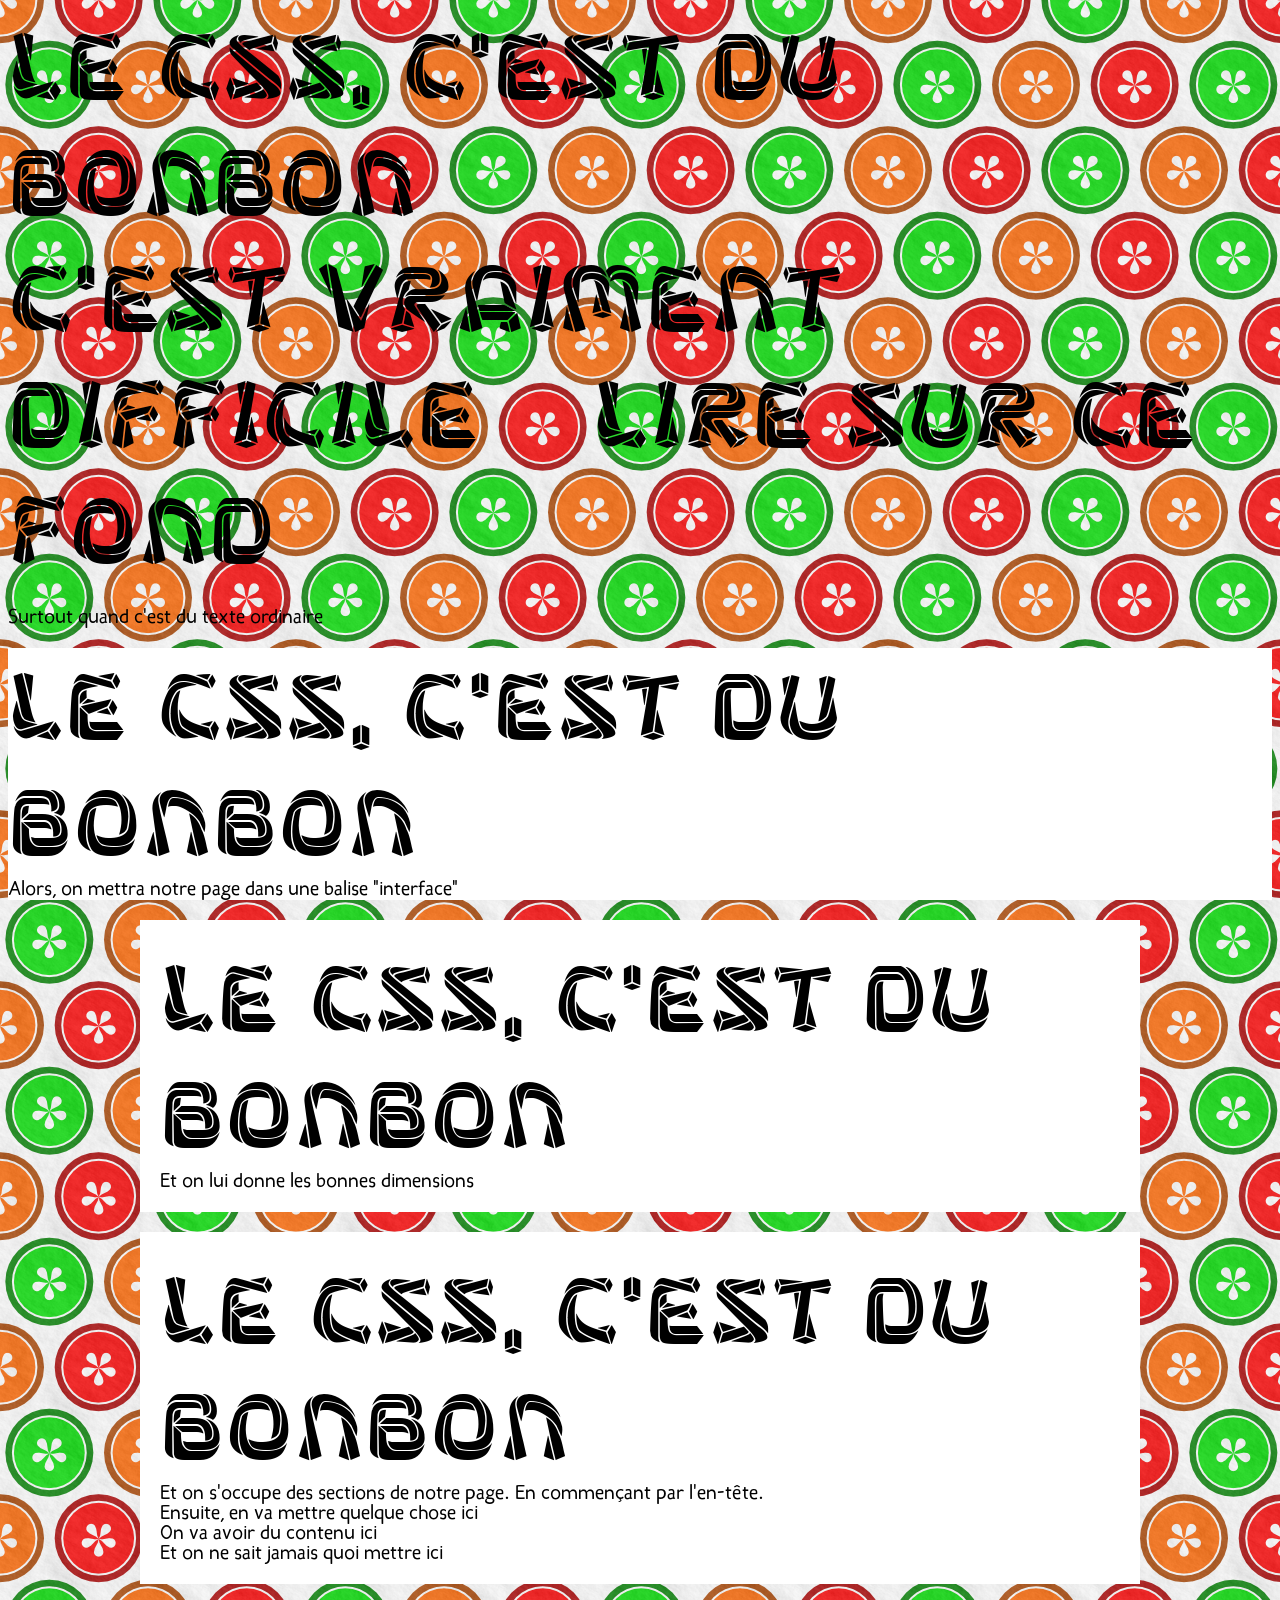
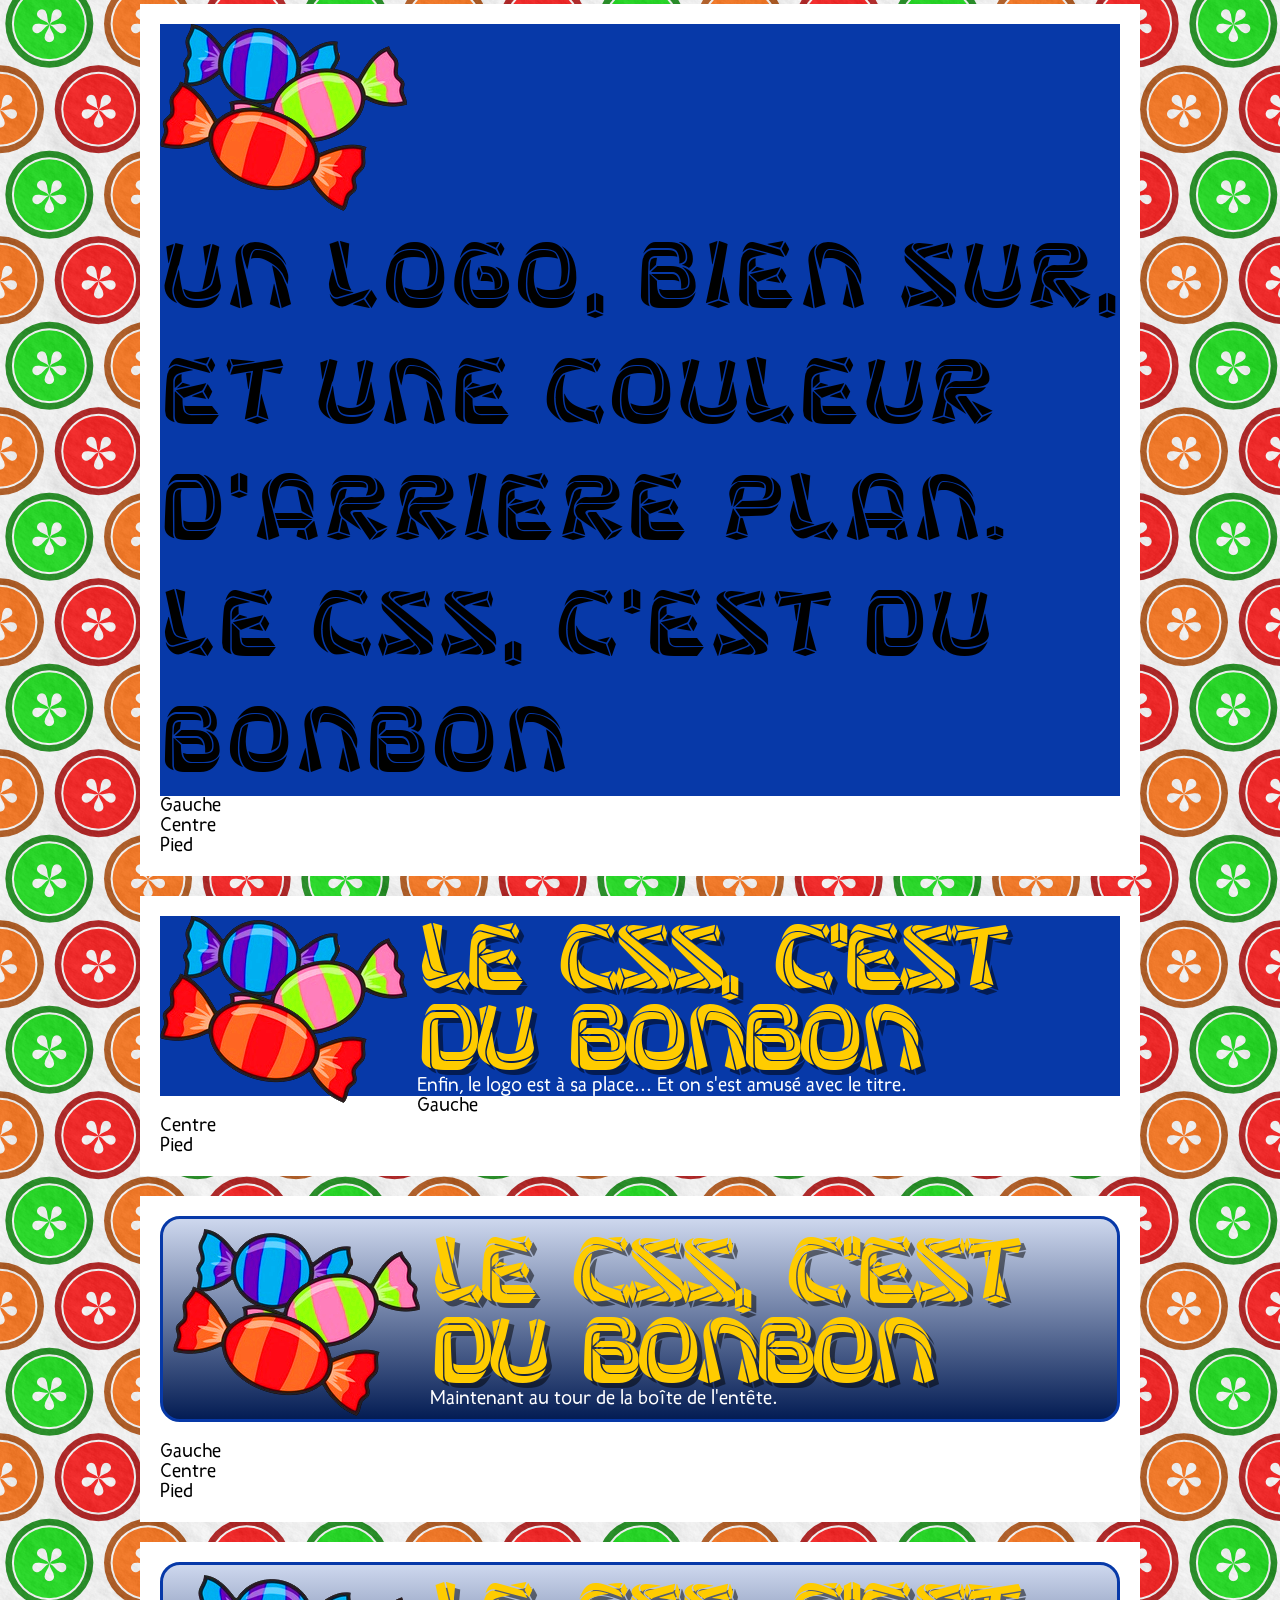
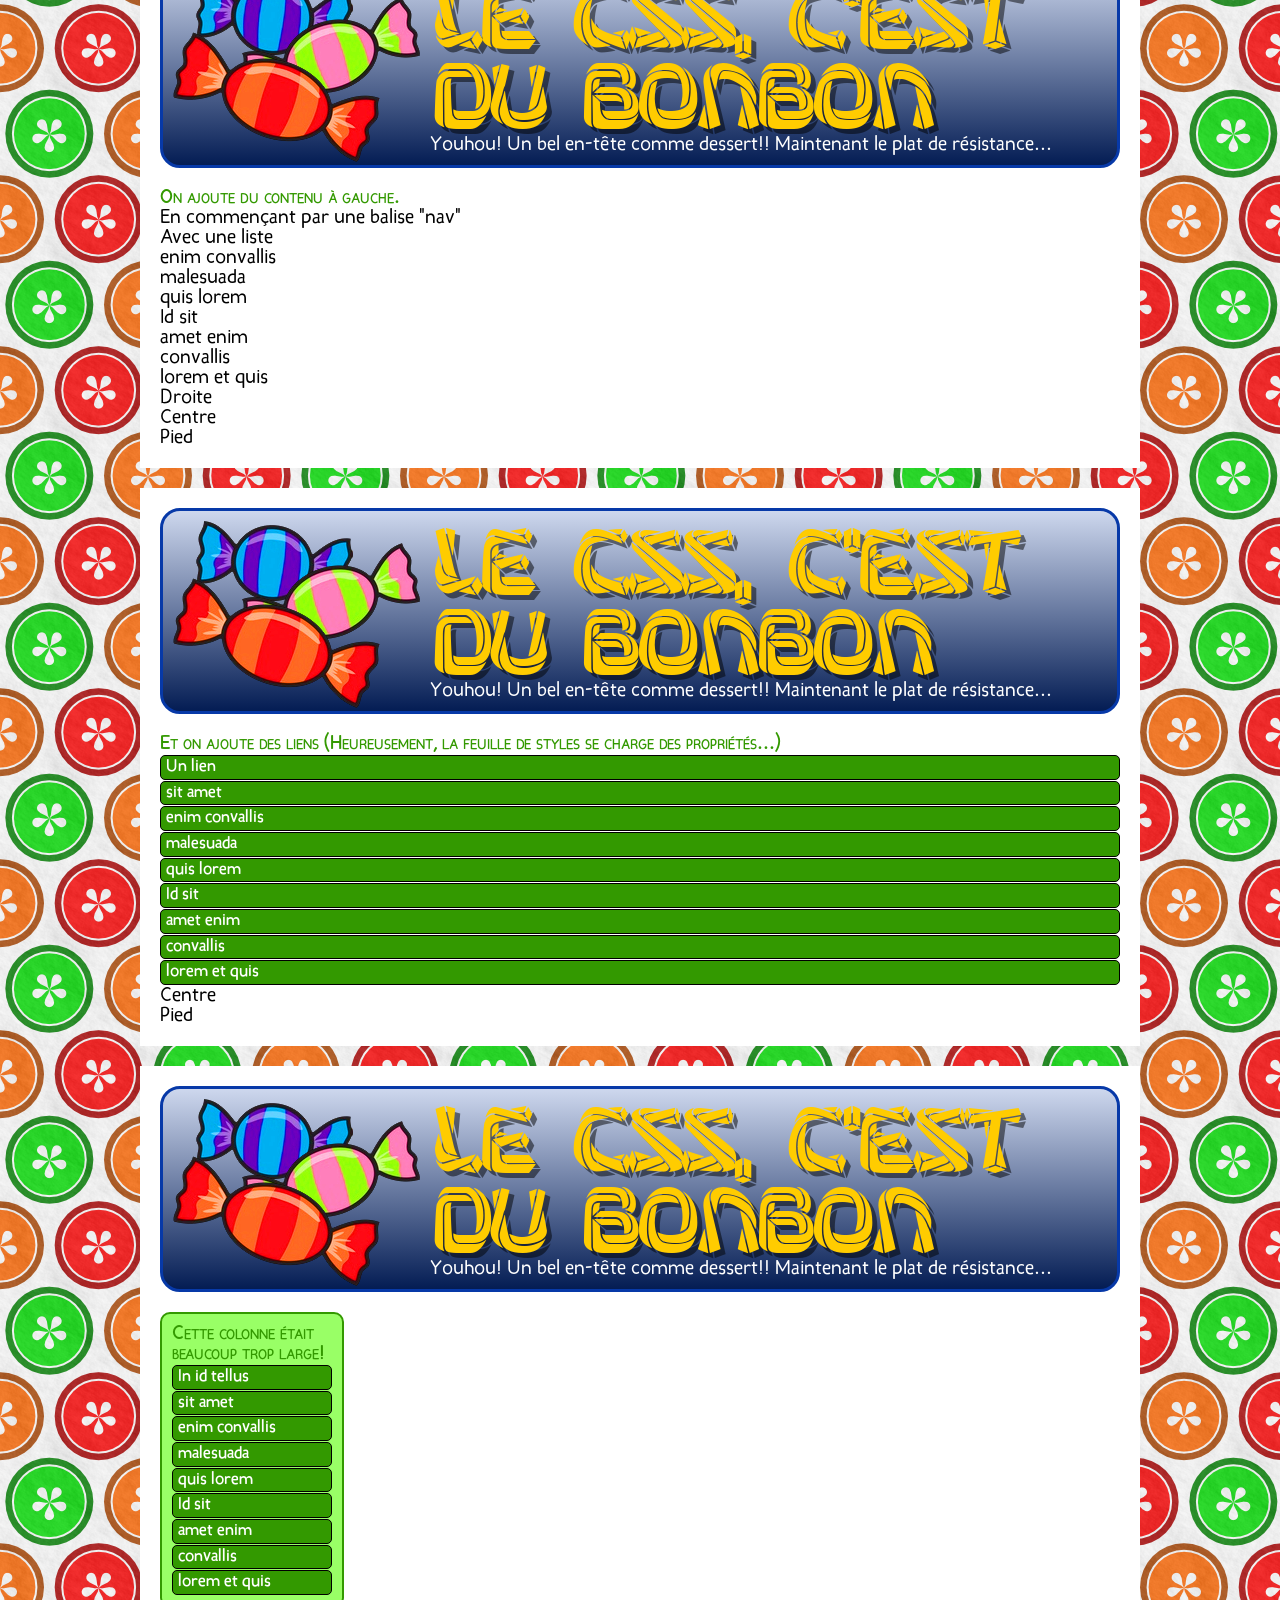
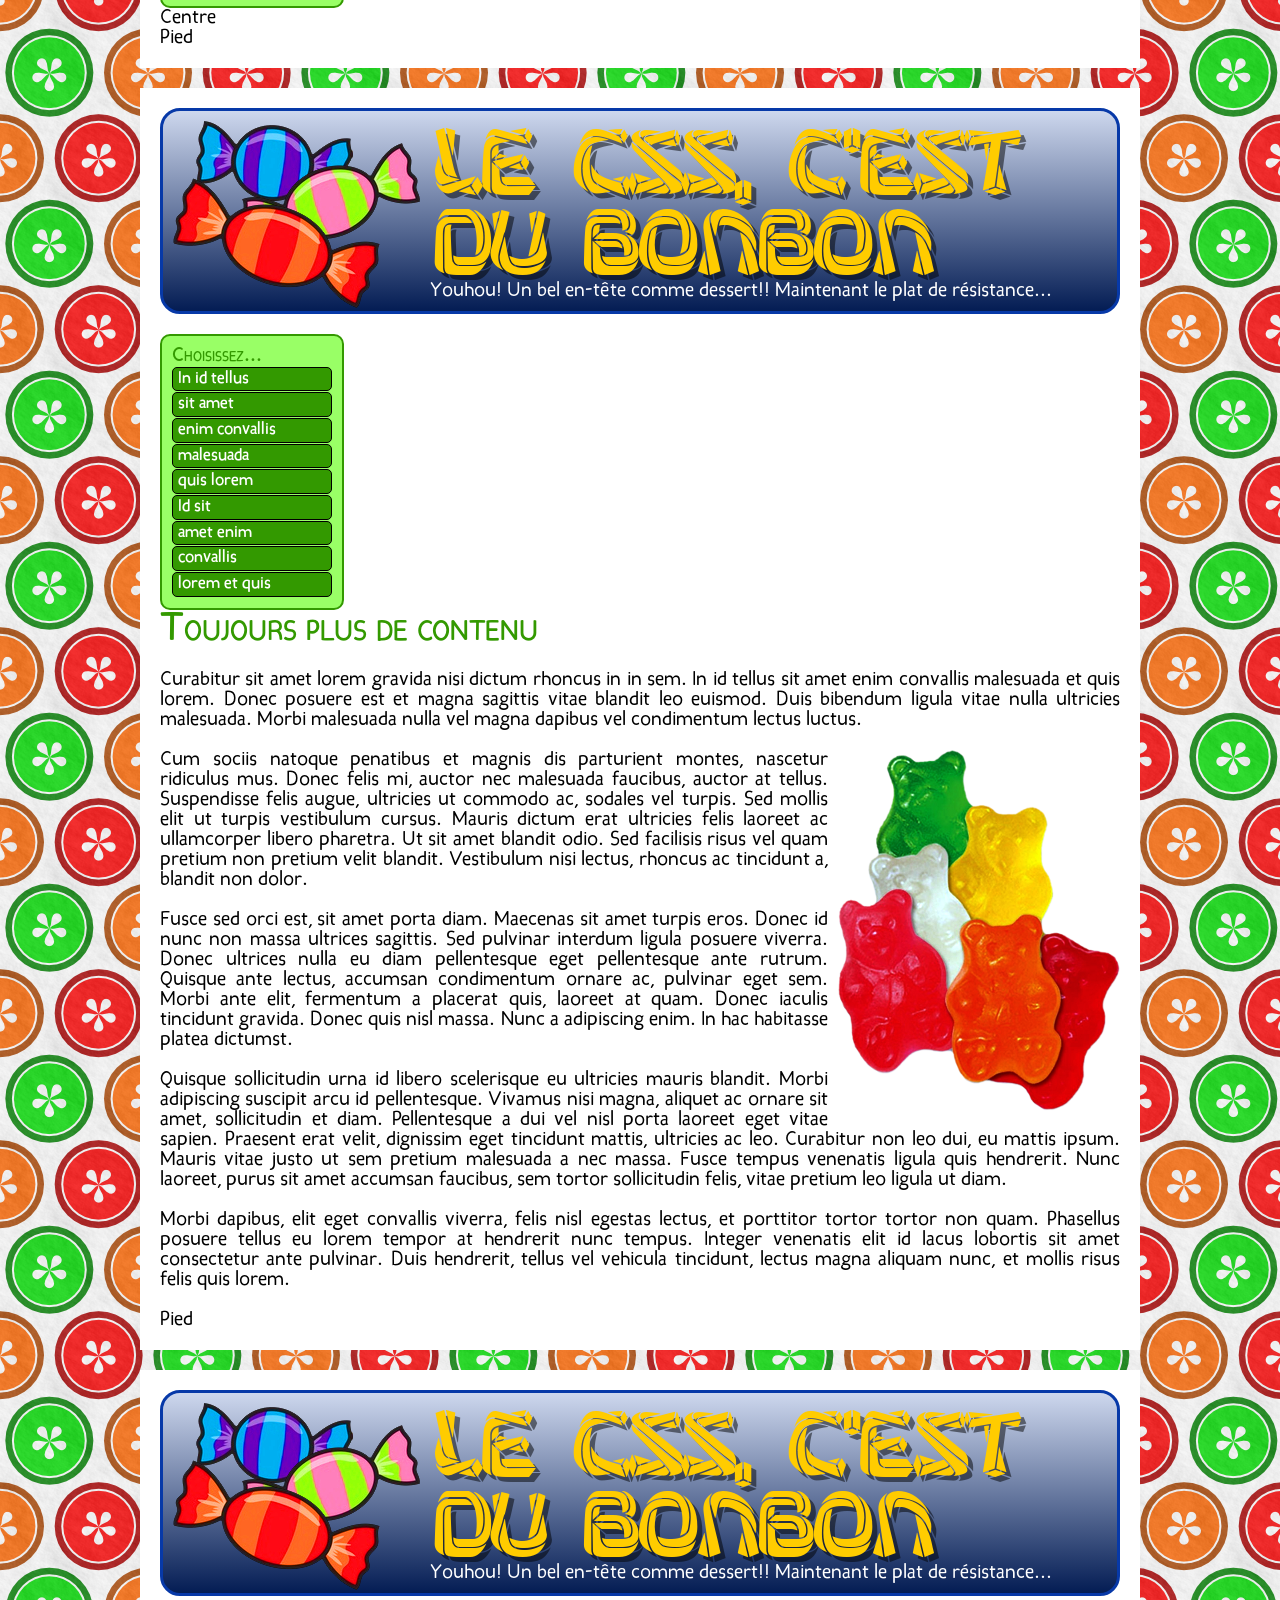
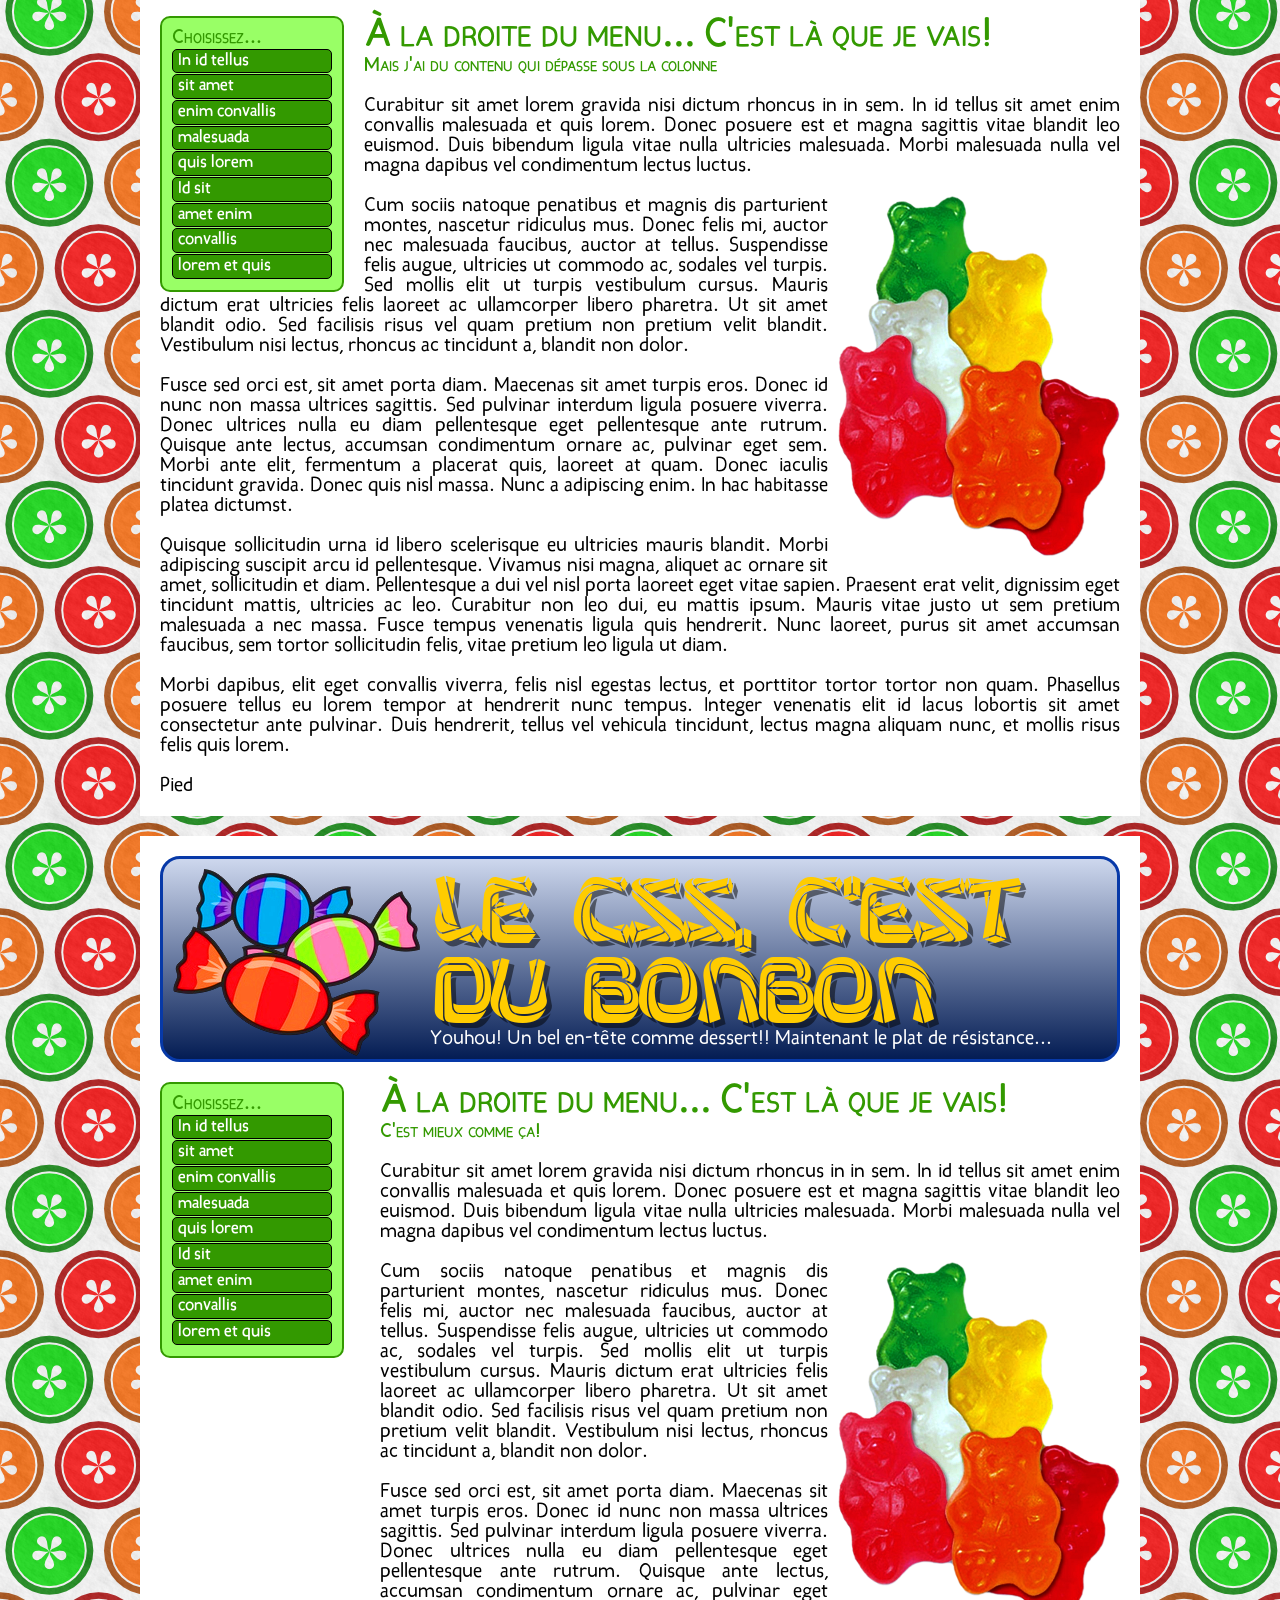
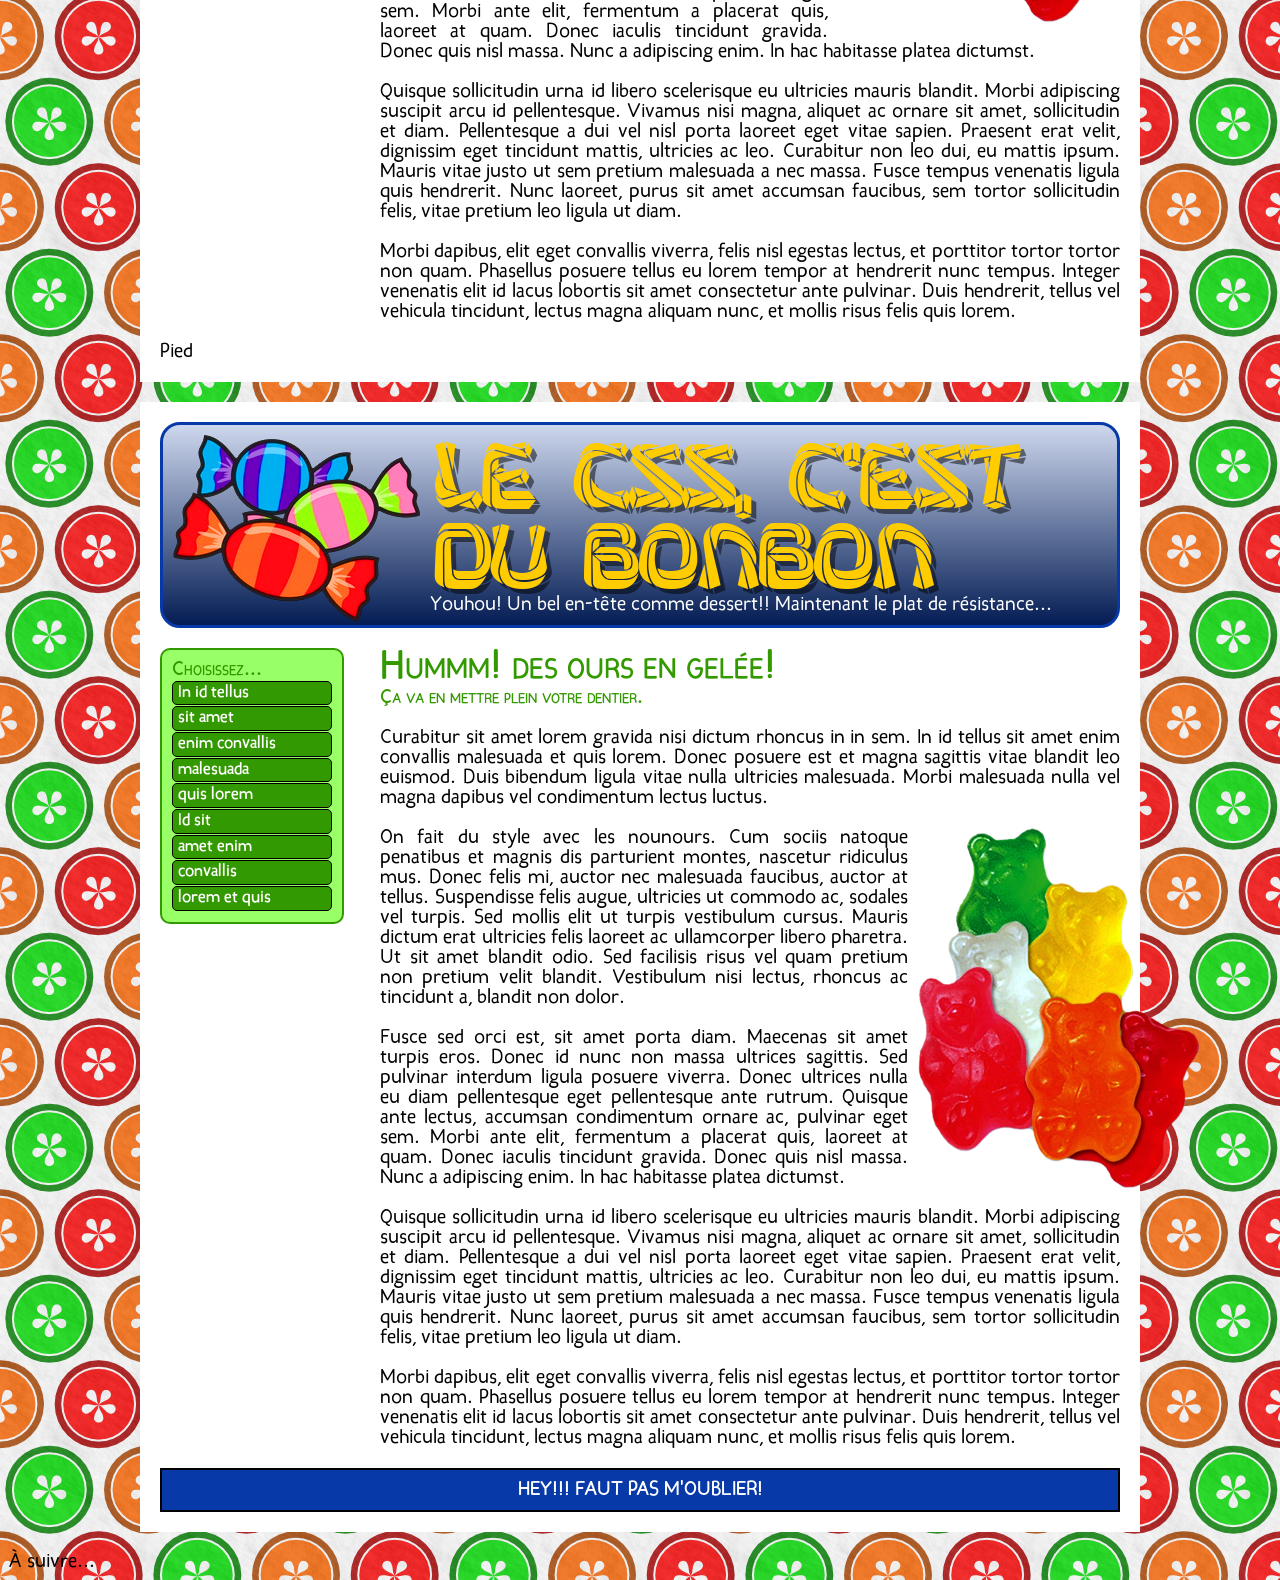
==== commit cf27b74a: "Solution 2025" ====
--- a/bonbon.html
+++ b/bonbon.html
@@ -1,325 +1,319 @@
 <!DOCTYPE html>
-<html xmlns="http://www.w3.org/1999/xhtml">
-  <head>
-    <meta charset="UTF-8" />
-		<script src="http://ajax.googleapis.com/ajax/libs/jquery/1.7.0/jquery.min.js" type="text/javascript"></script>
-		<script src="bullestyle.js" type="text/javascript"></script>
-		<link rel="stylesheet" type="text/css" href="images/fontes/fontes.css" />
-		<link rel="stylesheet" type="text/css" href="bonbon.css" />
-		<title>Le CSS, c'est du bonbon</title>
-  </head>
-  <body style="background-image:url(images/agrumes.png); font-family:candela; font-size:20px;">
-		<div style="/**/font-size:12px;position:absolute; top:0; left:0; background:white; padding:0 3px;"><a href="index.html">Revenir à la page précédente</a></div>
-		<h1 style="font-family:twister; font-size:500%; margin:0; font-weight:normal;">Le CSS, c'est du bonbon<br/>C'est vraiment difficile à lire sur ce fond</h1>
-		<p>Surtout quand c'est du texte ordinaire</p>
-		<div class="interface" style="background-color:white;">
-			<h1 style="/**/font-family:twister; font-size:500%; margin:0; font-weight:normal;">Le CSS, c'est du bonbon</h1>
-			Alors, on mettra notre page dans une balise "interface"
-		</div>
-		<div class="interface" style="width:960px;padding:20px; margin:1em auto;/**/background-color:white;">
-			<h1 style="/**/font-family:twister; font-size:500%; margin:0; font-weight:normal;">Le CSS, c'est du bonbon</h1>
-			Et on lui donne les bonnes dimensions
-		</div>
-		<div class="interface" style="/**/width:960px;padding:20px; margin:1em auto;background-color:white;">
-			<div class="header">
-				<h1 style="/**/font-family:twister; font-size:500%; margin:0; font-weight:normal;">Le CSS, c'est du bonbon</h1>
-				Et on s'occupe des sections de notre page. En commençant par l'en-tête.
-			</div>
-			<div style="/**/" class="aside gauche">
-				Ensuite, en va mettre quelque chose ici
-			</div>
-			<div style="/**/" class="contenu">
-				On va avoir du contenu ici
-			</div>
-			<div style="/**/" class="footer">
-				Et on ne sait jamais quoi mettre ici
-			</div>
-		</div>
-		<div class="interface" style="/**/width:960px;padding:20px; margin:1em auto;background-color:white;">
-			<div class="header" style="background-color:#0739a8;">
-				<img src="images/bonbons.png" alt="logo" style="width:247px;height:187px" />
-				<h1 style="/**/font-family:twister; font-size:500%; margin:0; font-weight:normal;">Un logo, bien sur, et une couleur d'arriere-plan. Le CSS, c'est du bonbon</h1>
-			</div>
-			<div style="/**/" class="aside gauche">
-				Gauche
-			</div>
-			<div style="/**/" class="contenu">
-				Centre
-			</div>
-			<div style="/**/" class="footer">
-				Pied
-			</div>
-		</div>
-		<div class="interface" style="/**/width:960px;padding:20px; margin:1em auto;background-color:white;">
-			<div class="header" style="/***/background-color:#0739a8;">
-				<img src="images/bonbons.png" alt="logo" style="float:left;margin-right:10px;;/**/width:247px;height:187px" />
-				<h1 style="letter-spacing:-.1em; word-spacing:.2em;line-height:.8em;color:#ffcC00;text-shadow:.05em .05em 0.0em rgba(0,0,0,.5); /**/font-family:twister; font-size:500%; margin:0; font-weight:normal;">Le CSS, c'est du bonbon</h1>
-				<div style="color:white;">Enfin, le logo est à sa place... Et on s'est amusé avec le titre.</div>
-			</div>
-			<div style="/***/" class="aside gauche">
-				Gauche
-			</div>
-			<div style="/***/" class="contenu">
-				Centre
-			</div>
-			<div style="/***/" class="footer">
-				Pied
-			</div>
-		</div>
-		<div class="interface" style="/**/width:960px;padding:20px; margin:1em auto;background-color:white;">
-			<div class="header" style="border: 3px solid #0739A8; border-radius: 1em 1em 1em 1em; margin-bottom: 1em; padding: 0.5em; background-image: linear-gradient(to bottom, rgba(255, 255, 255, 0.8), rgba(0, 0, 0, 0.5));/**/background-color:#0739a8;">
-				<img src="images/bonbons.png" alt="logo" style="/**/float:left;margin-right:10px;width:247px;height:187px" />
-				<h1 style="/**/letter-spacing:-.1em; word-spacing:.2em;line-height:.8em;color:#ffcC00;text-shadow:.05em .05em 0.0em rgba(0,0,0,.5); /**/font-family:twister; font-size:500%; margin:0; font-weight:normal;">Le CSS, c'est du bonbon</h1>
-				<div style="/**/color:white;">Maintenant au tour de la boîte de l'entête.</div>
-			</div>
-			<div style="/***/" class="aside gauche">
-				Gauche
-			</div>
-			<div style="/***/" class="contenu">
-				Centre
-			</div>
-			<div style="/***/" class="footer">
-				Pied
-			</div>
-		</div>
-		<div class="interface" style="/**/width:960px;padding:20px; margin:1em auto;background-color:white;">
-			<div class="header" style="/**/border: 3px solid #0739A8; border-radius: 1em 1em 1em 1em; margin-bottom: 1em; padding: 0.5em; background-image: linear-gradient(to bottom, rgba(255, 255, 255, 0.8), rgba(0, 0, 0, 0.5));
-background-color:#0739a8;">
-				<img src="images/bonbons.png" alt="logo" style="/**/float:left;margin-right:10px;width:247px;height:187px" />
-				<h1 style="/**/letter-spacing:-.1em; word-spacing:.2em;line-height:.8em;color:#ffcC00;text-shadow:.05em .05em 0.0em rgba(0,0,0,.5); font-family:twister; font-size:500%; margin:0; font-weight:normal;">Le CSS, c'est du bonbon</h1>
-				<div style="/**/color:white;">Youhou! Un bel en-tête comme dessert!! Maintenant le plat de résistance...</div>
-			</div>
-			<div style="/**/" class="aside gauche">
-				<h1 style="color:#339900; margin:0; font-size:1em; font-variant:small-caps;">On ajoute du contenu à gauche.</h1>
-				<nav>
-					<ul style="margin:0; padding:0; list-style-type:none;">
-						<li>En commençant par une balise "nav"</li>
-						<li>Avec une liste</li>
-						<li>enim convallis</li>
-						<li>malesuada</li>
-						<li>quis lorem</li>
-						<li>Id sit</li>
-						<li>amet enim</li>
-						<li>convallis</li>
-						<li>lorem et quis</li>
-					</ul>
-				</nav>
+<html lang="fr">
 
-			</div>
-			<div style="/***/" class="aside droite">
-				Droite
-			</div>
-			<div style="/***/" class="contenu">
-				Centre
-			</div>
-			<div style="/***/" class="footer">
-				Pied
-			</div>
-		</div>
-		<div class="interface" style="/**/width:960px;padding:20px; margin:1em auto;background-color:white;">
-			<div class="header" style="/**/border: 3px solid #0739A8; border-radius: 1em 1em 1em 1em; margin-bottom: 1em; padding: 0.5em; background-image: linear-gradient(to bottom, rgba(255, 255, 255, 0.8), rgba(0, 0, 0, 0.5));
-background-color:#0739a8;">
-				<img src="images/bonbons.png" alt="logo" style="/**/float:left;margin-right:10px;width:247px;height:187px" />
-				<h1 style="/**/letter-spacing:-.1em; word-spacing:.2em;line-height:.8em;color:#ffcC00;text-shadow:.05em .05em 0.0em rgba(0,0,0,.5); font-family:twister; font-size:500%; margin:0; font-weight:normal;">Le CSS, c'est du bonbon</h1>
-				<div style="/**/color:white;">Youhou! Un bel en-tête comme dessert!! Maintenant le plat de résistance...</div>
-			</div>
-			<div class="aside gauche">
-				<h1 style="/**/color:#339900; margin:0; font-size:1em; font-variant:small-caps;">Et on ajoute des liens (Heureusement, la feuille de styles se charge des propriétés...)</h1>
-				<nav>
-					<ul style="/**/margin:0; padding:0; list-style-type:none;">
-						<li><a href="#" style="background-color: #339900; border: 1px solid black; color: white; display: block; font-size: smaller; font-weight: bold; line-height: 1em; margin: 1px 0; padding: 3px 5px; text-decoration: none; border-radius:5px;">Un lien</a></li>
-						<li><a href="#">sit amet</a></li>
-						<li><a href="#">enim convallis</a></li>
-						<li><a href="#">malesuada</a></li>
-						<li><a href="#">quis lorem</a></li>
-						<li><a href="#">Id sit</a></li>
-						<li><a href="#">amet enim</a></li>
-						<li><a href="#">convallis</a></li>
-						<li><a href="#">lorem et quis</a></li>
-					</ul>
-				</nav>
+<head>
+	<meta charset="UTF-8" />
+	<link rel="stylesheet" type="text/css" href="images/fontes/fontes.css" />
+	<link rel="stylesheet" type="text/css" href="bonbon.css" />
+	<title>Le CSS, c'est du bonbon</title>
+</head>
 
-			</div>
-			<div style="/**/" class="contenu">
-				Centre
-			</div>
-			<div style="/**/" class="footer">
-				Pied
-			</div>
-		</div>
-		<div class="interface" style="/**/width:960px;padding:20px; margin:1em auto;background-color:white;">
-			<div class="header" style="/**/border: 3px solid #0739A8; border-radius: 1em 1em 1em 1em; margin-bottom: 1em; padding: 0.5em; background-image: linear-gradient(to bottom, rgba(255, 255, 255, 0.8), rgba(0, 0, 0, 0.5));
-background-color:#0739a8;">
-				<img src="images/bonbons.png" alt="logo" style="/**/float:left;margin-right:10px;width:247px;height:187px" />
-				<h1 style="/**/letter-spacing:-.1em; word-spacing:.2em;line-height:.8em;color:#ffcC00;text-shadow:.05em .05em 0.0em rgba(0,0,0,.5); font-family:twister; font-size:500%; margin:0; font-weight:normal;">Le CSS, c'est du bonbon</h1>
-				<div style="/**/color:white;">Youhou! Un bel en-tête comme dessert!! Maintenant le plat de résistance...</div>
-			</div>
-			<div style="width:160px; padding:.5em; border:2px solid #339900;border-radius:10px; background-color:#99ff66" class="aside gauche">
-				<h1 style="/**/color:#339900; margin:0; font-size:1em; font-variant:small-caps;">Cette colonne était beaucoup trop large!</h1>
-				<nav>
-					<ul style="/**/margin:0; padding:0; list-style-type:none;">
-						<li><a href="#">In id tellus</a></li>
-						<li><a href="#">sit amet</a></li>
-						<li><a href="#">enim convallis</a></li>
-						<li><a href="#">malesuada</a></li>
-						<li><a href="#">quis lorem</a></li>
-						<li><a href="#">Id sit</a></li>
-						<li><a href="#">amet enim</a></li>
-						<li><a href="#">convallis</a></li>
-						<li><a href="#">lorem et quis</a></li>
-					</ul>
-				</nav>
-			</div>
-			<div style="/**/" class="contenu">
-				Centre
-			</div>
-			<div style="/**/" class="footer">
-				Pied
-			</div>
-		</div>
-		<div class="interface" style="/**/width:960px;padding:20px; margin:1em auto;background-color:white;">
-			<div class="header" style="/**/border: 3px solid #0739A8; border-radius: 1em 1em 1em 1em; margin-bottom: 1em; padding: 0.5em; background-image: linear-gradient(to bottom, rgba(255, 255, 255, 0.8), rgba(0, 0, 0, 0.5));/**/background-color:#0739a8;">
-				<img src="images/bonbons.png" alt="logo" style="/**/float:left;margin-right:10px;width:247px;height:187px" />
-				<h1 style="/**/letter-spacing:-.1em; word-spacing:.2em;line-height:.8em;color:#ffcC00;text-shadow:.05em .05em 0.0em rgba(0,0,0,.5); font-family:twister; font-size:500%; margin:0; font-weight:normal;">Le CSS, c'est du bonbon</h1>
-				<div style="/**/color:white;">Youhou! Un bel en-tête comme dessert!! Maintenant le plat de résistance...</div>
-			</div>
-			<div style="/**/width:160px; padding:.5em; border:2px solid #339900;border-radius:10px; background-color:#99ff66" class="aside gauche">
-				<h1 style="/**/color:#339900; margin:0; font-size:1em; font-variant:small-caps;">Choisissez...</h1>
-				<nav>
-					<ul style="/**/margin:0; padding:0; list-style-type:none;">
-						<li><a href="#">In id tellus</a></li>
-						<li><a href="#">sit amet</a></li>
-						<li><a href="#">enim convallis</a></li>
-						<li><a href="#">malesuada</a></li>
-						<li><a href="#">quis lorem</a></li>
-						<li><a href="#">Id sit</a></li>
-						<li><a href="#">amet enim</a></li>
-						<li><a href="#">convallis</a></li>
-						<li><a href="#">lorem et quis</a></li>
-					</ul>
-				</nav>
+<body style="background-image: url(images/agrumes.png);font-family: candela;font-size: 20px;">
+	<h1 style="font-family:twister;font-size:500%;margin:0;font-weight:normal;">Le CSS, c'est du bonbon<br />C'est vraiment difficile à lire sur ce fond</h1>
+	<p>Surtout quand c'est du texte ordinaire</p>
+	<div style="background-color:white;" class="interface">
+		<h1 style="font-family:twister;font-size:500%;margin:0;font-weight:normal;">Le CSS, c'est du bonbon</h1>
+		Alors, on mettra notre page dans une balise "interface"
+	</div>
+	<div style="width:960px;padding:20px;margin:1em auto;background-color:white;" class="interface">
+		<h1 style="font-family:twister;font-size:500%;margin:0;font-weight:normal;">Le CSS, c'est du bonbon</h1>
+		Et on lui donne les bonnes dimensions
+	</div>
+	<!-- Le div ne changera plus, vous pouvez copier-coller le stye sur tous les div interface suivants -->
+	<div style="width:960px;padding:20px;margin:1em auto;background-color:white;" class="interface">
+		<header>
+			<h1 style="font-family:twister;font-size:500%;margin:0;font-weight:normal;">Le CSS, c'est du bonbon</h1>
+			Et on s'occupe des sections de notre page. En commençant par l'en-tête.
+		</header>
+		<aside class="gauche">
+			Ensuite, en va mettre quelque chose ici
+		</aside>
+		<section class="contenu">
+			On va avoir du contenu ici
+		</section>
+		<footer>
+			Et on ne sait jamais quoi mettre ici
+		</footer>
+	</div>
+	<div style="width:960px;padding:20px;margin:1em auto;background-color:white;" class="interface">
+		<header style="background-color:#0739a8;">
+			<img src="images/bonbons.png" alt="logo" style="width:247px;height:187px;" />
+			<h1 style="font-family:twister;font-size:500%;margin:0;font-weight:normal;">Un logo, bien sur, et une couleur d'arriere-plan. Le CSS, c'est du bonbon</h1>
+		</header>
+		<aside class="gauche">
+			Gauche
+		</aside>
+		<section class="contenu">
+			Centre
+		</section>
+		<footer>
+			Pied
+		</footer>
+	</div>
+	<div style="width:960px;padding:20px;margin:1em auto;background-color:white;" class="interface">
+		<header style="background-color:#0739a8;">
+			<img style="float:left;margin-right:10px;" src="images/bonbons.png" alt="logo" />
+			<h1 style="letter-spacing:-.1em;word-spacing:.2em;line-height:.8em;color:#FFCC00;text-shadow:.05em .05em 0em rgba(0,0,0,.5);font-family:twister;font-size:500%;margin:0;font-weight:normal;">Le CSS, c'est du bonbon</h1>
+			<div style="color:white;">Enfin, le logo est à sa place... Et on s'est amusé avec le titre.</div>
+		</header>
+		<aside class="gauche">
+			Gauche
+		</aside>
+		<section class="contenu">
+			Centre
+		</section>
+		<footer>
+			Pied
+		</footer>
+	</div>
+	<div style="width:960px;padding:20px;margin:1em auto;background-color:white;" class="interface">
+		<header style="border: 3px solid #0739A8; border-radius: 1em 1em 1em 1em; margin-bottom: 1em; padding: 0.5em; background-image: linear-gradient(to bottom, rgba(255, 255, 255, 0.8), rgba(0, 0, 0, 0.5));background-color:#0739a8;">
+			<img style="float:left;margin-right:10px;" src="images/bonbons.png" alt="logo" />
+			<h1 style="letter-spacing:-.1em;word-spacing:.2em;line-height:.8em;color:#FFCC00;text-shadow:.05em .05em 0em rgba(0,0,0,.5);font-family:twister;font-size:500%;margin:0;font-weight:normal;">Le CSS, c'est du bonbon</h1>
+			<div style="color:white;">Maintenant au tour de la boîte de l'entête.</div>
+		</header>
+		<aside class="gauche">
+			Gauche
+		</aside>
+		<section class="contenu">
+			Centre
+		</section>
+		<footer>
+			Pied
+		</footer>
+	</div>
+	<div style="width:960px;padding:20px;margin:1em auto;background-color:white;" class="interface">
+		<header style="border: 3px solid #0739A8; border-radius: 1em 1em 1em 1em; margin-bottom: 1em; padding: 0.5em; background-image: linear-gradient(to bottom, rgba(255, 255, 255, 0.8), rgba(0, 0, 0, 0.5));background-color:#0739a8;">
+			<img style="float:left;margin-right:10px;" src="images/bonbons.png" alt="logo" />
+			<h1 style="letter-spacing:-.1em;word-spacing:.2em;line-height:.8em;color:#FFCC00;text-shadow:.05em .05em 0em rgba(0,0,0,.5);font-family:twister;font-size:500%;margin:0;font-weight:normal;">Le CSS, c'est du bonbon</h1>
+			<div style="color:white;">Youhou! Un bel en-tête comme dessert!! Maintenant le plat de résistance...</div>
+		</header>
+		<aside class="gauche">
+			<h1 style="color:#339900; margin:0; font-size:1em; font-variant:small-caps;">On ajoute du contenu à gauche.</h1>
+			<nav>
+				<ul style="margin:0; padding:0; list-style-type:none;">
+					<li>En commençant par une balise "nav"</li>
+					<li>Avec une liste</li>
+					<li>enim convallis</li>
+					<li>malesuada</li>
+					<li>quis lorem</li>
+					<li>Id sit</li>
+					<li>amet enim</li>
+					<li>convallis</li>
+					<li>lorem et quis</li>
+				</ul>
+			</nav>
+		</aside>
+		<aside class="droite">
+			Droite
+		</aside>
+		<section class="contenu">
+			Centre
+		</section>
+		<footer>
+			Pied
+		</footer>
+	</div>
+	<div style="width:960px;padding:20px;margin:1em auto;background-color:white;" class="interface">
+		<header style="border: 3px solid #0739A8; border-radius: 1em 1em 1em 1em; margin-bottom: 1em; padding: 0.5em; background-image: linear-gradient(to bottom, rgba(255, 255, 255, 0.8), rgba(0, 0, 0, 0.5));background-color:#0739a8;">
+			<img style="float:left;margin-right:10px;" src="images/bonbons.png" alt="logo" />
+			<h1 style="letter-spacing:-.1em;word-spacing:.2em;line-height:.8em;color:#FFCC00;text-shadow:.05em .05em 0em rgba(0,0,0,.5);font-family:twister;font-size:500%;margin:0;font-weight:normal;">Le CSS, c'est du bonbon</h1>
+			<div style="color:white;">Youhou! Un bel en-tête comme dessert!! Maintenant le plat de résistance...</div>
+		</header>
+		<aside class="gauche">
+			<h1 style="color:#339900; margin:0; font-size:1em; font-variant:small-caps;">Et on ajoute des liens (Heureusement, la feuille de styles se charge des propriétés...)</h1>
+			<nav>
+				<ul style="margin:0; padding:0; list-style-type:none;">
+					<li><a href="#">Un lien</a></li>
+					<li><a href="#">sit amet</a></li>
+					<li><a href="#">enim convallis</a></li>
+					<li><a href="#">malesuada</a></li>
+					<li><a href="#">quis lorem</a></li>
+					<li><a href="#">Id sit</a></li>
+					<li><a href="#">amet enim</a></li>
+					<li><a href="#">convallis</a></li>
+					<li><a href="#">lorem et quis</a></li>
+				</ul>
+			</nav>
+		</aside>
+		<section class="contenu">
+			Centre
+		</section>
+		<footer>
+			Pied
+		</footer>
+	</div>
+	<div style="width:960px;padding:20px;margin:1em auto;background-color:white;" class="interface">
+		<header style="border: 3px solid #0739A8; border-radius: 1em 1em 1em 1em; margin-bottom: 1em; padding: 0.5em; background-image: linear-gradient(to bottom, rgba(255, 255, 255, 0.8), rgba(0, 0, 0, 0.5));background-color:#0739a8;">
+			<img style="float:left;margin-right:10px;" src="images/bonbons.png" alt="logo" />
+			<h1 style="letter-spacing:-.1em;word-spacing:.2em;line-height:.8em;color:#FFCC00;text-shadow:.05em .05em 0em rgba(0,0,0,.5);font-family:twister;font-size:500%;margin:0;font-weight:normal;">Le CSS, c'est du bonbon</h1>
+			<div style="color:white;">Youhou! Un bel en-tête comme dessert!! Maintenant le plat de résistance...</div>
+		</header>
+		<aside style="width:160px; padding:.5em; border:2px solid #339900;border-radius:10px; background-color:#99ff66;" class="gauche">
+			<h1 style="color:#339900; margin:0; font-size:1em; font-variant:small-caps;">Cette colonne était beaucoup trop large!</h1>
+			<nav>
+				<ul style="margin:0; padding:0; list-style-type:none;">
+					<li><a href="#">In id tellus</a></li>
+					<li><a href="#">sit amet</a></li>
+					<li><a href="#">enim convallis</a></li>
+					<li><a href="#">malesuada</a></li>
+					<li><a href="#">quis lorem</a></li>
+					<li><a href="#">Id sit</a></li>
+					<li><a href="#">amet enim</a></li>
+					<li><a href="#">convallis</a></li>
+					<li><a href="#">lorem et quis</a></li>
+				</ul>
+			</nav>
+		</aside>
+		<section class="contenu">
+			Centre
+		</section>
+		<footer>
+			Pied
+		</footer>
+	</div>
+	<div style="width:960px;padding:20px;margin:1em auto;background-color:white;" class="interface">
+		<header style="border: 3px solid #0739A8; border-radius: 1em 1em 1em 1em; margin-bottom: 1em; padding: 0.5em; background-image: linear-gradient(to bottom, rgba(255, 255, 255, 0.8), rgba(0, 0, 0, 0.5));background-color:#0739a8;">
+			<img style="float:left;margin-right:10px;" src="images/bonbons.png" alt="logo" />
+			<h1 style="letter-spacing:-.1em;word-spacing:.2em;line-height:.8em;color:#FFCC00;text-shadow:.05em .05em 0em rgba(0,0,0,.5);font-family:twister;font-size:500%;margin:0;font-weight:normal;">Le CSS, c'est du bonbon</h1>
+			<div style="color:white;">Youhou! Un bel en-tête comme dessert!! Maintenant le plat de résistance...</div>
+		</header>
+		<aside style="width:160px; padding:.5em; border:2px solid #339900;border-radius:10px; background-color:#99ff66;" class="gauche">
+			<h1 style="color:#339900; margin:0; font-size:1em; font-variant:small-caps;">Choisissez...</h1>
+			<nav>
+				<ul style="margin:0; padding:0; list-style-type:none;">
+					<li><a href="#">In id tellus</a></li>
+					<li><a href="#">sit amet</a></li>
+					<li><a href="#">enim convallis</a></li>
+					<li><a href="#">malesuada</a></li>
+					<li><a href="#">quis lorem</a></li>
+					<li><a href="#">Id sit</a></li>
+					<li><a href="#">amet enim</a></li>
+					<li><a href="#">convallis</a></li>
+					<li><a href="#">lorem et quis</a></li>
+				</ul>
+			</nav>
+		</aside>
+		<section class="contenu">
+			<h1 style="color:#339900; margin:0; font-size:2em; font-variant:small-caps;">Toujours plus de contenu</h1>
+			<p style="text-align:justify;">Curabitur sit amet lorem gravida nisi dictum rhoncus in in sem. In id tellus sit amet enim convallis malesuada et quis lorem. Donec posuere est et magna sagittis vitae blandit leo euismod. Duis bibendum ligula vitae nulla ultricies malesuada. Morbi malesuada nulla vel magna dapibus vel condimentum lectus luctus. </p>
+			<p style="text-align:justify;"><img style="width:282px;height:361px;float:right;margin-left:.5em;" src="images/ours.png" alt="Ours en gelée" />Cum sociis natoque penatibus et magnis dis parturient montes, nascetur ridiculus mus. Donec felis mi, auctor nec malesuada faucibus, auctor at tellus. Suspendisse felis augue, ultricies ut commodo ac, sodales vel turpis. Sed mollis elit ut turpis vestibulum cursus. Mauris dictum erat ultricies felis laoreet ac ullamcorper libero pharetra. Ut sit amet blandit odio. Sed facilisis risus vel quam pretium non pretium velit blandit. Vestibulum nisi lectus, rhoncus ac tincidunt a, blandit non dolor.</p>
+			<p style="text-align:justify;">Fusce sed orci est, sit amet porta diam. Maecenas sit amet turpis eros. Donec id nunc non massa ultrices sagittis. Sed pulvinar interdum ligula posuere viverra. Donec ultrices nulla eu diam pellentesque eget pellentesque ante rutrum. Quisque ante lectus, accumsan condimentum ornare ac, pulvinar eget sem. Morbi ante elit, fermentum a placerat quis, laoreet at quam. Donec iaculis tincidunt gravida. Donec quis nisl massa. Nunc a adipiscing enim. In hac habitasse platea dictumst.</p>
+			<p style="text-align:justify;">Quisque sollicitudin urna id libero scelerisque eu ultricies mauris blandit. Morbi adipiscing suscipit arcu id pellentesque. Vivamus nisi magna, aliquet ac ornare sit amet, sollicitudin et diam. Pellentesque a dui vel nisl porta laoreet eget vitae sapien. Praesent erat velit, dignissim eget tincidunt mattis, ultricies ac leo. Curabitur non leo dui, eu mattis ipsum. Mauris vitae justo ut sem pretium malesuada a nec massa. Fusce tempus venenatis ligula quis hendrerit. Nunc laoreet, purus sit amet accumsan faucibus, sem tortor sollicitudin felis, vitae pretium leo ligula ut diam. </p>
+			<p style="text-align:justify;">Morbi dapibus, elit eget convallis viverra, felis nisl egestas lectus, et porttitor tortor tortor non quam. Phasellus posuere tellus eu lorem tempor at hendrerit nunc tempus. Integer venenatis elit id lacus lobortis sit amet consectetur ante pulvinar. Duis hendrerit, tellus vel vehicula tincidunt, lectus magna aliquam nunc, et mollis risus felis quis lorem.</p>
+		</section>
+		<footer>
+			Pied
+		</footer>
+	</div>
+	<div style="width:960px;padding:20px;margin:1em auto;background-color:white;" class="interface">
+		<header style="border: 3px solid #0739A8; border-radius: 1em 1em 1em 1em; margin-bottom: 1em; padding: 0.5em; background-image: linear-gradient(to bottom, rgba(255, 255, 255, 0.8), rgba(0, 0, 0, 0.5));background-color:#0739a8;">
+			<img style="float:left;margin-right:10px;" src="images/bonbons.png" alt="logo" />
+			<h1 style="letter-spacing:-.1em;word-spacing:.2em;line-height:.8em;color:#FFCC00;text-shadow:.05em .05em 0em rgba(0,0,0,.5);font-family:twister;font-size:500%;margin:0;font-weight:normal;">Le CSS, c'est du bonbon</h1>
+			<div style="color:white;">Youhou! Un bel en-tête comme dessert!! Maintenant le plat de résistance...</div>
+		</header>
+		<aside style="float:left;margin-right:1em;width:160px; padding:.5em; border:2px solid #339900;border-radius:10px; background-color:#99ff66;" class="gauche">
+			<h1 style="color:#339900; margin:0; font-size:1em; font-variant:small-caps;">Choisissez...</h1>
+			<nav>
+				<ul style="margin:0; padding:0; list-style-type:none;">
+					<li><a href="#">In id tellus</a></li>
+					<li><a href="#">sit amet</a></li>
+					<li><a href="#">enim convallis</a></li>
+					<li><a href="#">malesuada</a></li>
+					<li><a href="#">quis lorem</a></li>
+					<li><a href="#">Id sit</a></li>
+					<li><a href="#">amet enim</a></li>
+					<li><a href="#">convallis</a></li>
+					<li><a href="#">lorem et quis</a></li>
+				</ul>
+			</nav>
+		</aside>
+		<section class="contenu">
+			<h1 style="color:#339900; margin:0; font-size:2em; font-variant:small-caps;">À la droite du menu... C'est là que je vais!</h1>
+			<h2 style="color:#339900; margin:0; font-size:1em; font-variant:small-caps;">Mais j'ai du contenu qui dépasse sous la colonne</h2>
+			<p style="text-align:justify;">Curabitur sit amet lorem gravida nisi dictum rhoncus in in sem. In id tellus sit amet enim convallis malesuada et quis lorem. Donec posuere est et magna sagittis vitae blandit leo euismod. Duis bibendum ligula vitae nulla ultricies malesuada. Morbi malesuada nulla vel magna dapibus vel condimentum lectus luctus. </p>
+			<p style="text-align:justify;"><img style="width:282px;height:361px;float:right;margin-left:.5em;" src="images/ours.png" alt="Ours en gelée" />Cum sociis natoque penatibus et magnis dis parturient montes, nascetur ridiculus mus. Donec felis mi, auctor nec malesuada faucibus, auctor at tellus. Suspendisse felis augue, ultricies ut commodo ac, sodales vel turpis. Sed mollis elit ut turpis vestibulum cursus. Mauris dictum erat ultricies felis laoreet ac ullamcorper libero pharetra. Ut sit amet blandit odio. Sed facilisis risus vel quam pretium non pretium velit blandit. Vestibulum nisi lectus, rhoncus ac tincidunt a, blandit non dolor.</p>
+			<p style="text-align:justify;">Fusce sed orci est, sit amet porta diam. Maecenas sit amet turpis eros. Donec id nunc non massa ultrices sagittis. Sed pulvinar interdum ligula posuere viverra. Donec ultrices nulla eu diam pellentesque eget pellentesque ante rutrum. Quisque ante lectus, accumsan condimentum ornare ac, pulvinar eget sem. Morbi ante elit, fermentum a placerat quis, laoreet at quam. Donec iaculis tincidunt gravida. Donec quis nisl massa. Nunc a adipiscing enim. In hac habitasse platea dictumst.</p>
+			<p style="text-align:justify;">Quisque sollicitudin urna id libero scelerisque eu ultricies mauris blandit. Morbi adipiscing suscipit arcu id pellentesque. Vivamus nisi magna, aliquet ac ornare sit amet, sollicitudin et diam. Pellentesque a dui vel nisl porta laoreet eget vitae sapien. Praesent erat velit, dignissim eget tincidunt mattis, ultricies ac leo. Curabitur non leo dui, eu mattis ipsum. Mauris vitae justo ut sem pretium malesuada a nec massa. Fusce tempus venenatis ligula quis hendrerit. Nunc laoreet, purus sit amet accumsan faucibus, sem tortor sollicitudin felis, vitae pretium leo ligula ut diam. </p>
+			<p style="text-align:justify;">Morbi dapibus, elit eget convallis viverra, felis nisl egestas lectus, et porttitor tortor tortor non quam. Phasellus posuere tellus eu lorem tempor at hendrerit nunc tempus. Integer venenatis elit id lacus lobortis sit amet consectetur ante pulvinar. Duis hendrerit, tellus vel vehicula tincidunt, lectus magna aliquam nunc, et mollis risus felis quis lorem.</p>
+		</section>
+		<footer>
+			Pied
+		</footer>
+	</div>
+	<div style="width:960px;padding:20px;margin:1em auto;background-color:white;" class="interface">
+		<header style="border: 3px solid #0739A8; border-radius: 1em 1em 1em 1em; margin-bottom: 1em; padding: 0.5em; background-image: linear-gradient(to bottom, rgba(255, 255, 255, 0.8), rgba(0, 0, 0, 0.5));background-color:#0739a8;">
+			<img style="float:left;margin-right:10px;" src="images/bonbons.png" alt="logo" />
+			<h1 style="letter-spacing:-.1em;word-spacing:.2em;line-height:.8em;color:#FFCC00;text-shadow:.05em .05em 0em rgba(0,0,0,.5);font-family:twister;font-size:500%;margin:0;font-weight:normal;">Le CSS, c'est du bonbon</h1>
+			<div style="color:white;">Youhou! Un bel en-tête comme dessert!! Maintenant le plat de résistance...</div>
+		</header>
+		<aside style="float:left;width:160px; padding:.5em; border:2px solid #339900;border-radius:10px; background-color:#99ff66;" class="gauche">
+			<h1 style="color:#339900; margin:0; font-size:1em; font-variant:small-caps;">Choisissez...</h1>
+			<nav>
+				<ul style="margin:0; padding:0; list-style-type:none;">
+					<li><a href="#">In id tellus</a></li>
+					<li><a href="#">sit amet</a></li>
+					<li><a href="#">enim convallis</a></li>
+					<li><a href="#">malesuada</a></li>
+					<li><a href="#">quis lorem</a></li>
+					<li><a href="#">Id sit</a></li>
+					<li><a href="#">amet enim</a></li>
+					<li><a href="#">convallis</a></li>
+					<li><a href="#">lorem et quis</a></li>
+				</ul>
+			</nav>
+		</aside>
+		<section class="contenu" style="margin-left:220px;">
+			<h1 style="color:#339900; margin:0; font-size:2em; font-variant:small-caps;">À la droite du menu... C'est là que je vais!</h1>
+			<h2 style="color:#339900; margin:0; font-size:1em; font-variant:small-caps;">C'est mieux comme ça!</h2>
+			<p style="text-align:justify;">Curabitur sit amet lorem gravida nisi dictum rhoncus in in sem. In id tellus sit amet enim convallis malesuada et quis lorem. Donec posuere est et magna sagittis vitae blandit leo euismod. Duis bibendum ligula vitae nulla ultricies malesuada. Morbi malesuada nulla vel magna dapibus vel condimentum lectus luctus. </p>
+			<p style="text-align:justify;"><img style="width:282px;height:361px;float:right;margin-left:.5em;" src="images/ours.png" alt="Ours en gelée" />Cum sociis natoque penatibus et magnis dis parturient montes, nascetur ridiculus mus. Donec felis mi, auctor nec malesuada faucibus, auctor at tellus. Suspendisse felis augue, ultricies ut commodo ac, sodales vel turpis. Sed mollis elit ut turpis vestibulum cursus. Mauris dictum erat ultricies felis laoreet ac ullamcorper libero pharetra. Ut sit amet blandit odio. Sed facilisis risus vel quam pretium non pretium velit blandit. Vestibulum nisi lectus, rhoncus ac tincidunt a, blandit non dolor.</p>
+			<p style="text-align:justify;">Fusce sed orci est, sit amet porta diam. Maecenas sit amet turpis eros. Donec id nunc non massa ultrices sagittis. Sed pulvinar interdum ligula posuere viverra. Donec ultrices nulla eu diam pellentesque eget pellentesque ante rutrum. Quisque ante lectus, accumsan condimentum ornare ac, pulvinar eget sem. Morbi ante elit, fermentum a placerat quis, laoreet at quam. Donec iaculis tincidunt gravida. Donec quis nisl massa. Nunc a adipiscing enim. In hac habitasse platea dictumst.</p>
+			<p style="text-align:justify;">Quisque sollicitudin urna id libero scelerisque eu ultricies mauris blandit. Morbi adipiscing suscipit arcu id pellentesque. Vivamus nisi magna, aliquet ac ornare sit amet, sollicitudin et diam. Pellentesque a dui vel nisl porta laoreet eget vitae sapien. Praesent erat velit, dignissim eget tincidunt mattis, ultricies ac leo. Curabitur non leo dui, eu mattis ipsum. Mauris vitae justo ut sem pretium malesuada a nec massa. Fusce tempus venenatis ligula quis hendrerit. Nunc laoreet, purus sit amet accumsan faucibus, sem tortor sollicitudin felis, vitae pretium leo ligula ut diam. </p>
+			<p style="text-align:justify;">Morbi dapibus, elit eget convallis viverra, felis nisl egestas lectus, et porttitor tortor tortor non quam. Phasellus posuere tellus eu lorem tempor at hendrerit nunc tempus. Integer venenatis elit id lacus lobortis sit amet consectetur ante pulvinar. Duis hendrerit, tellus vel vehicula tincidunt, lectus magna aliquam nunc, et mollis risus felis quis lorem.</p>
+		</section>
+		<footer>
+			Pied
+		</footer>
+	</div>
+	<div style="width:960px;padding:20px;margin:1em auto;background-color:white;" class="interface">
+		<header style="border: 3px solid #0739A8; border-radius: 1em 1em 1em 1em; margin-bottom: 1em; padding: 0.5em; background-image: linear-gradient(to bottom, rgba(255, 255, 255, 0.8), rgba(0, 0, 0, 0.5));background-color:#0739a8;">
+			<img style="float:left;margin-right:10px;" src="images/bonbons.png" alt="logo" />
+			<h1 style="letter-spacing:-.1em;word-spacing:.2em;line-height:.8em;color:#FFCC00;text-shadow:.05em .05em 0em rgba(0,0,0,.5);font-family:twister;font-size:500%;margin:0;font-weight:normal;">Le CSS, c'est du bonbon</h1>
+			<div style="color:white;">Youhou! Un bel en-tête comme dessert!! Maintenant le plat de résistance...</div>
+		</header>
+		<aside style="float:left;width:160px; padding:.5em; border:2px solid #339900;border-radius:10px; background-color:#99ff66;" class="gauche">
+			<h1 style="color:#339900; margin:0; font-size:1em; font-variant:small-caps;">Choisissez...</h1>
+			<nav>
+				<ul style="margin:0; padding:0; list-style-type:none;">
+					<li><a href="#">In id tellus</a></li>
+					<li><a href="#">sit amet</a></li>
+					<li><a href="#">enim convallis</a></li>
+					<li><a href="#">malesuada</a></li>
+					<li><a href="#">quis lorem</a></li>
+					<li><a href="#">Id sit</a></li>
+					<li><a href="#">amet enim</a></li>
+					<li><a href="#">convallis</a></li>
+					<li><a href="#">lorem et quis</a></li>
+				</ul>
+			</nav>
+		</aside>
+		<section class="contenu" style="margin-left:220px;">
+			<h1 style="color:#339900; margin:0; font-size:2em; font-variant:small-caps;">Hummm! des ours en gelée!</h1>
+			<h2 style="color:#339900; margin:0; font-size:1em; font-variant:small-caps;">Ça va en mettre plein votre dentier.</h2>
+			<p style="text-align:justify;">Curabitur sit amet lorem gravida nisi dictum rhoncus in in sem. In id tellus sit amet enim convallis malesuada et quis lorem. Donec posuere est et magna sagittis vitae blandit leo euismod. Duis bibendum ligula vitae nulla ultricies malesuada. Morbi malesuada nulla vel magna dapibus vel condimentum lectus luctus. </p>
+			<p style="text-align:justify;"><img style="margin-right:-80px;width:282px;height:361px;float:right;margin-left:.5em;" src="images/ours.png" alt="Ours en gelée" />On fait du style avec les nounours. Cum sociis natoque penatibus et magnis dis parturient montes, nascetur ridiculus mus. Donec felis mi, auctor nec malesuada faucibus, auctor at tellus. Suspendisse felis augue, ultricies ut commodo ac, sodales vel turpis. Sed mollis elit ut turpis vestibulum cursus. Mauris dictum erat ultricies felis laoreet ac ullamcorper libero pharetra. Ut sit amet blandit odio. Sed facilisis risus vel quam pretium non pretium velit blandit. Vestibulum nisi lectus, rhoncus ac tincidunt a, blandit non dolor.</p>
+			<p style="text-align:justify;">Fusce sed orci est, sit amet porta diam. Maecenas sit amet turpis eros. Donec id nunc non massa ultrices sagittis. Sed pulvinar interdum ligula posuere viverra. Donec ultrices nulla eu diam pellentesque eget pellentesque ante rutrum. Quisque ante lectus, accumsan condimentum ornare ac, pulvinar eget sem. Morbi ante elit, fermentum a placerat quis, laoreet at quam. Donec iaculis tincidunt gravida. Donec quis nisl massa. Nunc a adipiscing enim. In hac habitasse platea dictumst.</p>
+			<p style="text-align:justify;">Quisque sollicitudin urna id libero scelerisque eu ultricies mauris blandit. Morbi adipiscing suscipit arcu id pellentesque. Vivamus nisi magna, aliquet ac ornare sit amet, sollicitudin et diam. Pellentesque a dui vel nisl porta laoreet eget vitae sapien. Praesent erat velit, dignissim eget tincidunt mattis, ultricies ac leo. Curabitur non leo dui, eu mattis ipsum. Mauris vitae justo ut sem pretium malesuada a nec massa. Fusce tempus venenatis ligula quis hendrerit. Nunc laoreet, purus sit amet accumsan faucibus, sem tortor sollicitudin felis, vitae pretium leo ligula ut diam. </p>
+			<p style="text-align:justify;">Morbi dapibus, elit eget convallis viverra, felis nisl egestas lectus, et porttitor tortor tortor non quam. Phasellus posuere tellus eu lorem tempor at hendrerit nunc tempus. Integer venenatis elit id lacus lobortis sit amet consectetur ante pulvinar. Duis hendrerit, tellus vel vehicula tincidunt, lectus magna aliquam nunc, et mollis risus felis quis lorem.</p>
+		</section>
+		<footer style="border:2px solid black;padding:.5em; font-weight:bold; text-transform:uppercase; background-color:#0739a8; color:white; text-align:center;">
+			Hey!!! Faut pas m'oublier!
+		</footer>
+	</div>
+	<div class="interface">
+		À suivre...
+	</div>
+</body>
 
-			</div>
-			<div style="/**/" class="contenu">
-				<h1 style="color:#339900; margin:0; font-size:2em; font-variant:small-caps;">Toujours plus de contenu</h1>
-				<p style="text-align:justify;">Curabitur sit amet lorem gravida nisi dictum rhoncus in in sem. In id tellus sit amet enim convallis malesuada et quis lorem. Donec posuere est et magna sagittis vitae blandit leo euismod. Duis bibendum ligula vitae nulla ultricies malesuada. Morbi malesuada nulla vel magna dapibus vel condimentum lectus luctus. </p>
-				<p><img src="images/ours.png" alt="Ours en gelée" style="width:282px;height:361px; float:right; margin-left:.5em;"/>Cum sociis natoque penatibus et magnis dis parturient montes, nascetur ridiculus mus. Donec felis mi, auctor nec malesuada faucibus, auctor at tellus. Suspendisse felis augue, ultricies ut commodo ac, sodales vel turpis. Sed mollis elit ut turpis vestibulum cursus. Mauris dictum erat ultricies felis laoreet ac ullamcorper libero pharetra. Ut sit amet blandit odio. Sed facilisis risus vel quam pretium non pretium velit blandit. Vestibulum nisi lectus, rhoncus ac tincidunt a, blandit non dolor.</p>
-				<p>Fusce sed orci est, sit amet porta diam. Maecenas sit amet turpis eros. Donec id nunc non massa ultrices sagittis. Sed pulvinar interdum ligula posuere viverra. Donec ultrices nulla eu diam pellentesque eget pellentesque ante rutrum. Quisque ante lectus, accumsan condimentum ornare ac, pulvinar eget sem. Morbi ante elit, fermentum a placerat quis, laoreet at quam. Donec iaculis tincidunt gravida. Donec quis nisl massa. Nunc a adipiscing enim. In hac habitasse platea dictumst.</p>
-				<p>Quisque sollicitudin urna id libero scelerisque eu ultricies mauris blandit. Morbi adipiscing suscipit arcu id pellentesque. Vivamus nisi magna, aliquet ac ornare sit amet, sollicitudin et diam. Pellentesque a dui vel nisl porta laoreet eget vitae sapien. Praesent erat velit, dignissim eget tincidunt mattis, ultricies ac leo. Curabitur non leo dui, eu mattis ipsum. Mauris vitae justo ut sem pretium malesuada a nec massa. Fusce tempus venenatis ligula quis hendrerit. Nunc laoreet, purus sit amet accumsan faucibus, sem tortor sollicitudin felis, vitae pretium leo ligula ut diam. </p>
-				<p>Morbi dapibus, elit eget convallis viverra, felis nisl egestas lectus, et porttitor tortor tortor non quam. Phasellus posuere tellus eu lorem tempor at hendrerit nunc tempus. Integer venenatis elit id lacus lobortis sit amet consectetur ante pulvinar. Duis hendrerit, tellus vel vehicula tincidunt, lectus magna aliquam nunc, et mollis risus felis quis lorem.</p>
-			</div>
-			<div style="/**/" class="footer">
-				Pied
-			</div>
-		</div>
-		<div class="interface" style="/**/width:960px;padding:20px; margin:1em auto;background-color:white;">
-			<div class="header" style="/**/border: 3px solid #0739A8; border-radius: 1em 1em 1em 1em; margin-bottom: 1em; padding: 0.5em; background-image: linear-gradient(to bottom, rgba(255, 255, 255, 0.8), rgba(0, 0, 0, 0.5));/**/background-color:#0739a8;">
-				<img src="images/bonbons.png" alt="logo" style="/**/float:left;margin-right:10px;width:247px;height:187px" />
-				<h1 style="/**/letter-spacing:-.1em; word-spacing:.2em;line-height:.8em;color:#ffcC00;text-shadow:.05em .05em 0.0em rgba(0,0,0,.5); font-family:twister; font-size:500%; margin:0; font-weight:normal;">Le CSS, c'est du bonbon</h1>
-				<div style="/**/color:white;">Youhou! Un bel en-tête comme dessert!! Maintenant le plat de résistance...</div>
-			</div>
-			<div style="float:left; margin-right:1em;/**/width:160px; padding:.5em; border:2px solid #339900;border-radius:10px; background-color:#99ff66" class="aside gauche">
-				<h1 style="/**/color:#339900; margin:0; font-size:1em; font-variant:small-caps;">Choisissez...</h1>
-				<nav>
-					<ul style="/**/margin:0; padding:0; list-style-type:none;">
-						<li><a href="#">In id tellus</a></li>
-						<li><a href="#">sit amet</a></li>
-						<li><a href="#">enim convallis</a></li>
-						<li><a href="#">malesuada</a></li>
-						<li><a href="#">quis lorem</a></li>
-						<li><a href="#">Id sit</a></li>
-						<li><a href="#">amet enim</a></li>
-						<li><a href="#">convallis</a></li>
-						<li><a href="#">lorem et quis</a></li>
-					</ul>
-				</nav>
-			</div>
-			<div style="/**/" class="contenu">
-				<h1 style="/**/color:#339900; margin:0; font-size:2em; font-variant:small-caps;">À la droite du menu... C'est là que je vais!</h1>
-				<h2 style="color:#339900; margin:0; font-size:1em; font-variant:small-caps;">Mais j'ai du contenu qui dépasse sous la colonne</h2>
-				<p>Curabitur sit amet lorem gravida nisi dictum rhoncus in in sem. In id tellus sit amet enim convallis malesuada et quis lorem. Donec posuere est et magna sagittis vitae blandit leo euismod. Duis bibendum ligula vitae nulla ultricies malesuada. Morbi malesuada nulla vel magna dapibus vel condimentum lectus luctus. </p>
-				<p><img src="images/ours.png" alt="Ours en gelée" style="/**/width:282px;height:361px; float:right; margin-left:.5em;"/>Cum sociis natoque penatibus et magnis dis parturient montes, nascetur ridiculus mus. Donec felis mi, auctor nec malesuada faucibus, auctor at tellus. Suspendisse felis augue, ultricies ut commodo ac, sodales vel turpis. Sed mollis elit ut turpis vestibulum cursus. Mauris dictum erat ultricies felis laoreet ac ullamcorper libero pharetra. Ut sit amet blandit odio. Sed facilisis risus vel quam pretium non pretium velit blandit. Vestibulum nisi lectus, rhoncus ac tincidunt a, blandit non dolor.</p>
-				<p>Fusce sed orci est, sit amet porta diam. Maecenas sit amet turpis eros. Donec id nunc non massa ultrices sagittis. Sed pulvinar interdum ligula posuere viverra. Donec ultrices nulla eu diam pellentesque eget pellentesque ante rutrum. Quisque ante lectus, accumsan condimentum ornare ac, pulvinar eget sem. Morbi ante elit, fermentum a placerat quis, laoreet at quam. Donec iaculis tincidunt gravida. Donec quis nisl massa. Nunc a adipiscing enim. In hac habitasse platea dictumst.</p>
-				<p>Quisque sollicitudin urna id libero scelerisque eu ultricies mauris blandit. Morbi adipiscing suscipit arcu id pellentesque. Vivamus nisi magna, aliquet ac ornare sit amet, sollicitudin et diam. Pellentesque a dui vel nisl porta laoreet eget vitae sapien. Praesent erat velit, dignissim eget tincidunt mattis, ultricies ac leo. Curabitur non leo dui, eu mattis ipsum. Mauris vitae justo ut sem pretium malesuada a nec massa. Fusce tempus venenatis ligula quis hendrerit. Nunc laoreet, purus sit amet accumsan faucibus, sem tortor sollicitudin felis, vitae pretium leo ligula ut diam. </p>
-				<p>Morbi dapibus, elit eget convallis viverra, felis nisl egestas lectus, et porttitor tortor tortor non quam. Phasellus posuere tellus eu lorem tempor at hendrerit nunc tempus. Integer venenatis elit id lacus lobortis sit amet consectetur ante pulvinar. Duis hendrerit, tellus vel vehicula tincidunt, lectus magna aliquam nunc, et mollis risus felis quis lorem.</p>
-			</div>
-			<div style="/**/" class="footer">
-				Pied
-			</div>
-		</div>
-		<div class="interface" style="/**/width:960px;padding:20px; margin:1em auto;background-color:white;">
-			<div class="header" style="/**/border: 3px solid #0739A8; border-radius: 1em 1em 1em 1em; margin-bottom: 1em; padding: 0.5em; background-image: linear-gradient(to bottom, rgba(255, 255, 255, 0.8), rgba(0, 0, 0, 0.5));/**/background-color:#0739a8;">
-				<img src="images/bonbons.png" alt="logo" style="/**/float:left;margin-right:10px;width:247px;height:187px" />
-				<h1 style="/**/letter-spacing:-.1em; word-spacing:.2em;line-height:.8em;color:#ffcC00;text-shadow:.05em .05em 0.0em rgba(0,0,0,.5); font-family:twister; font-size:500%; margin:0; font-weight:normal;">Le CSS, c'est du bonbon</h1>
-				<div style="/**/color:white;">Youhou! Un bel en-tête comme dessert!! Maintenant le plat de résistance...</div>
-			</div>
-			<div style="/*margin-right:1em;*//**/float:left;width:160px; padding:.5em; border:2px solid #339900;border-radius:10px; background-color:#99ff66" class="aside gauche">
-				<h1 style="/**/color:#339900; margin:0; font-size:1em; font-variant:small-caps;">Choisissez...</h1>
-				<nav>
-					<ul style="/**/margin:0; padding:0; list-style-type:none;">
-						<li><a href="#">In id tellus</a></li>
-						<li><a href="#">sit amet</a></li>
-						<li><a href="#">enim convallis</a></li>
-						<li><a href="#">malesuada</a></li>
-						<li><a href="#">quis lorem</a></li>
-						<li><a href="#">Id sit</a></li>
-						<li><a href="#">amet enim</a></li>
-						<li><a href="#">convallis</a></li>
-						<li><a href="#">lorem et quis</a></li>
-					</ul>
-				</nav>
-			</div>
-			<div style="margin-left:220px;" class="contenu">
-				<h1 style="/**/color:#339900; margin:0; font-size:2em; font-variant:small-caps;">À la droite du menu... C'est là que je vais!</h1>
-				<h2 style="/**/color:#339900; margin:0; font-size:1em; font-variant:small-caps;">C'est mieux comme ça!</h2>
-				<p>Curabitur sit amet lorem gravida nisi dictum rhoncus in in sem. In id tellus sit amet enim convallis malesuada et quis lorem. Donec posuere est et magna sagittis vitae blandit leo euismod. Duis bibendum ligula vitae nulla ultricies malesuada. Morbi malesuada nulla vel magna dapibus vel condimentum lectus luctus. </p>
-				<p><img src="images/ours.png" alt="Ours en gelée" style="/**/width:282px;height:361px; float:right; margin-left:.5em;"/>Cum sociis natoque penatibus et magnis dis parturient montes, nascetur ridiculus mus. Donec felis mi, auctor nec malesuada faucibus, auctor at tellus. Suspendisse felis augue, ultricies ut commodo ac, sodales vel turpis. Sed mollis elit ut turpis vestibulum cursus. Mauris dictum erat ultricies felis laoreet ac ullamcorper libero pharetra. Ut sit amet blandit odio. Sed facilisis risus vel quam pretium non pretium velit blandit. Vestibulum nisi lectus, rhoncus ac tincidunt a, blandit non dolor.</p>
-				<p>Fusce sed orci est, sit amet porta diam. Maecenas sit amet turpis eros. Donec id nunc non massa ultrices sagittis. Sed pulvinar interdum ligula posuere viverra. Donec ultrices nulla eu diam pellentesque eget pellentesque ante rutrum. Quisque ante lectus, accumsan condimentum ornare ac, pulvinar eget sem. Morbi ante elit, fermentum a placerat quis, laoreet at quam. Donec iaculis tincidunt gravida. Donec quis nisl massa. Nunc a adipiscing enim. In hac habitasse platea dictumst.</p>
-				<p>Quisque sollicitudin urna id libero scelerisque eu ultricies mauris blandit. Morbi adipiscing suscipit arcu id pellentesque. Vivamus nisi magna, aliquet ac ornare sit amet, sollicitudin et diam. Pellentesque a dui vel nisl porta laoreet eget vitae sapien. Praesent erat velit, dignissim eget tincidunt mattis, ultricies ac leo. Curabitur non leo dui, eu mattis ipsum. Mauris vitae justo ut sem pretium malesuada a nec massa. Fusce tempus venenatis ligula quis hendrerit. Nunc laoreet, purus sit amet accumsan faucibus, sem tortor sollicitudin felis, vitae pretium leo ligula ut diam. </p>
-				<p>Morbi dapibus, elit eget convallis viverra, felis nisl egestas lectus, et porttitor tortor tortor non quam. Phasellus posuere tellus eu lorem tempor at hendrerit nunc tempus. Integer venenatis elit id lacus lobortis sit amet consectetur ante pulvinar. Duis hendrerit, tellus vel vehicula tincidunt, lectus magna aliquam nunc, et mollis risus felis quis lorem.</p>
-			</div>
-			<div style="/***/" class="footer">
-				Pied
-			</div>
-		</div>
-		<div class="interface" style="/**/width:960px;padding:20px; margin:1em auto;background-color:white;">
-			<div class="header" style="/**/border: 3px solid #0739A8; border-radius: 1em 1em 1em 1em; margin-bottom: 1em; padding: 0.5em; background-image: linear-gradient(to bottom, rgba(255, 255, 255, 0.8), rgba(0, 0, 0, 0.5));
-background-color:#0739a8;">
-				<img src="images/bonbons.png" alt="logo" style="/***/float:left;margin-right:10px;width:247px;height:187px" />
-				<h1 style="/***/letter-spacing:-.1em; word-spacing:.2em;line-height:.8em;color:#ffcC00;text-shadow:.05em .05em 0.0em rgba(0,0,0,.5); font-family:twister; font-size:500%; margin:0; font-weight:normal;">Le CSS, c'est du bonbon</h1>
-				<div style="/***/color:white;">Youhou! Un bel en-tête comme dessert!! Maintenant le plat de résistance...</div>
-			</div>
-			<div style="/**/float:left;width:160px; padding:.5em; border:2px solid #339900;border-radius:10px; background-color:#99ff66" class="aside gauche">
-				<h1 style="/**/color:#339900; margin:0; font-size:1em; font-variant:small-caps;">Choisissez...</h1>
-				<nav>
-					<ul style="/**/margin:0; padding:0; list-style-type:none;">
-						<li><a href="#">In id tellus</a></li>
-						<li><a href="#">sit amet</a></li>
-						<li><a href="#">enim convallis</a></li>
-						<li><a href="#">malesuada</a></li>
-						<li><a href="#">quis lorem</a></li>
-						<li><a href="#">Id sit</a></li>
-						<li><a href="#">amet enim</a></li>
-						<li><a href="#">convallis</a></li>
-						<li><a href="#">lorem et quis</a></li>
-					</ul>
-				</nav>
-			</div>
-			<div style="/**/margin-left:220px;" class="contenu">
-				<h1 style="/**/color:#339900; margin:0; font-size:2em; font-variant:small-caps;">Hummm! des ours en gelée!</h1>
-				<h2 style="/**/color:#339900; margin:0; font-size:1em; font-variant:small-caps;">Ça va en mettre plein votre dentier.</h2>
-				<p>Curabitur sit amet lorem gravida nisi dictum rhoncus in in sem. In id tellus sit amet enim convallis malesuada et quis lorem. Donec posuere est et magna sagittis vitae blandit leo euismod. Duis bibendum ligula vitae nulla ultricies malesuada. Morbi malesuada nulla vel magna dapibus vel condimentum lectus luctus. </p>
-				<p><img src="images/ours.png" alt="Ours en gelée" style="margin-right:-80px;/**/width:282px;height:361px; float:right; margin-left:.5em;"/>On fait du style avec les nounours. Cum sociis natoque penatibus et magnis dis parturient montes, nascetur ridiculus mus. Donec felis mi, auctor nec malesuada faucibus, auctor at tellus. Suspendisse felis augue, ultricies ut commodo ac, sodales vel turpis. Sed mollis elit ut turpis vestibulum cursus. Mauris dictum erat ultricies felis laoreet ac ullamcorper libero pharetra. Ut sit amet blandit odio. Sed facilisis risus vel quam pretium non pretium velit blandit. Vestibulum nisi lectus, rhoncus ac tincidunt a, blandit non dolor.</p>
-				<p>Fusce sed orci est, sit amet porta diam. Maecenas sit amet turpis eros. Donec id nunc non massa ultrices sagittis. Sed pulvinar interdum ligula posuere viverra. Donec ultrices nulla eu diam pellentesque eget pellentesque ante rutrum. Quisque ante lectus, accumsan condimentum ornare ac, pulvinar eget sem. Morbi ante elit, fermentum a placerat quis, laoreet at quam. Donec iaculis tincidunt gravida. Donec quis nisl massa. Nunc a adipiscing enim. In hac habitasse platea dictumst.</p>
-				<p>Quisque sollicitudin urna id libero scelerisque eu ultricies mauris blandit. Morbi adipiscing suscipit arcu id pellentesque. Vivamus nisi magna, aliquet ac ornare sit amet, sollicitudin et diam. Pellentesque a dui vel nisl porta laoreet eget vitae sapien. Praesent erat velit, dignissim eget tincidunt mattis, ultricies ac leo. Curabitur non leo dui, eu mattis ipsum. Mauris vitae justo ut sem pretium malesuada a nec massa. Fusce tempus venenatis ligula quis hendrerit. Nunc laoreet, purus sit amet accumsan faucibus, sem tortor sollicitudin felis, vitae pretium leo ligula ut diam. </p>
-				<p>Morbi dapibus, elit eget convallis viverra, felis nisl egestas lectus, et porttitor tortor tortor non quam. Phasellus posuere tellus eu lorem tempor at hendrerit nunc tempus. Integer venenatis elit id lacus lobortis sit amet consectetur ante pulvinar. Duis hendrerit, tellus vel vehicula tincidunt, lectus magna aliquam nunc, et mollis risus felis quis lorem.</p>
-			</div>
-			<div style="border:2px solid black;padding:.5em; font-weight:bold; text-transform:uppercase; background-color:#0739a8; color:white; text-align:center;" class="footer">
-				Hey!!! Faut pas m'oublier!
-			</div>
-		</div>
-		<div class="interface" style="/**/width:960px;padding:20px; margin:1em auto;background-color:white;">
-			À suivre...
-		</div>
-  </body>
-</html>
+</html>
--- a/images/fontes/fontes.css
+++ b/images/fontes/fontes.css
@@ -1,7 +1,7 @@
 /*
 Feuille de styles incluant TOUTES les fontes de ce dossier.
 ATTENTION! Ne pas faire cela dans la "vraie vie", car ça oblige l'usager à télécharger
-des fontes dont il n'a pas besoin. N'inclure QUE les fontes sui se trouvent réellement
+des fontes dont il n'a pas besoin. N'inclure QUE les fontes qui se trouvent réellement
 dans la page ou, du moins, dans le site.
 */
 @font-face {
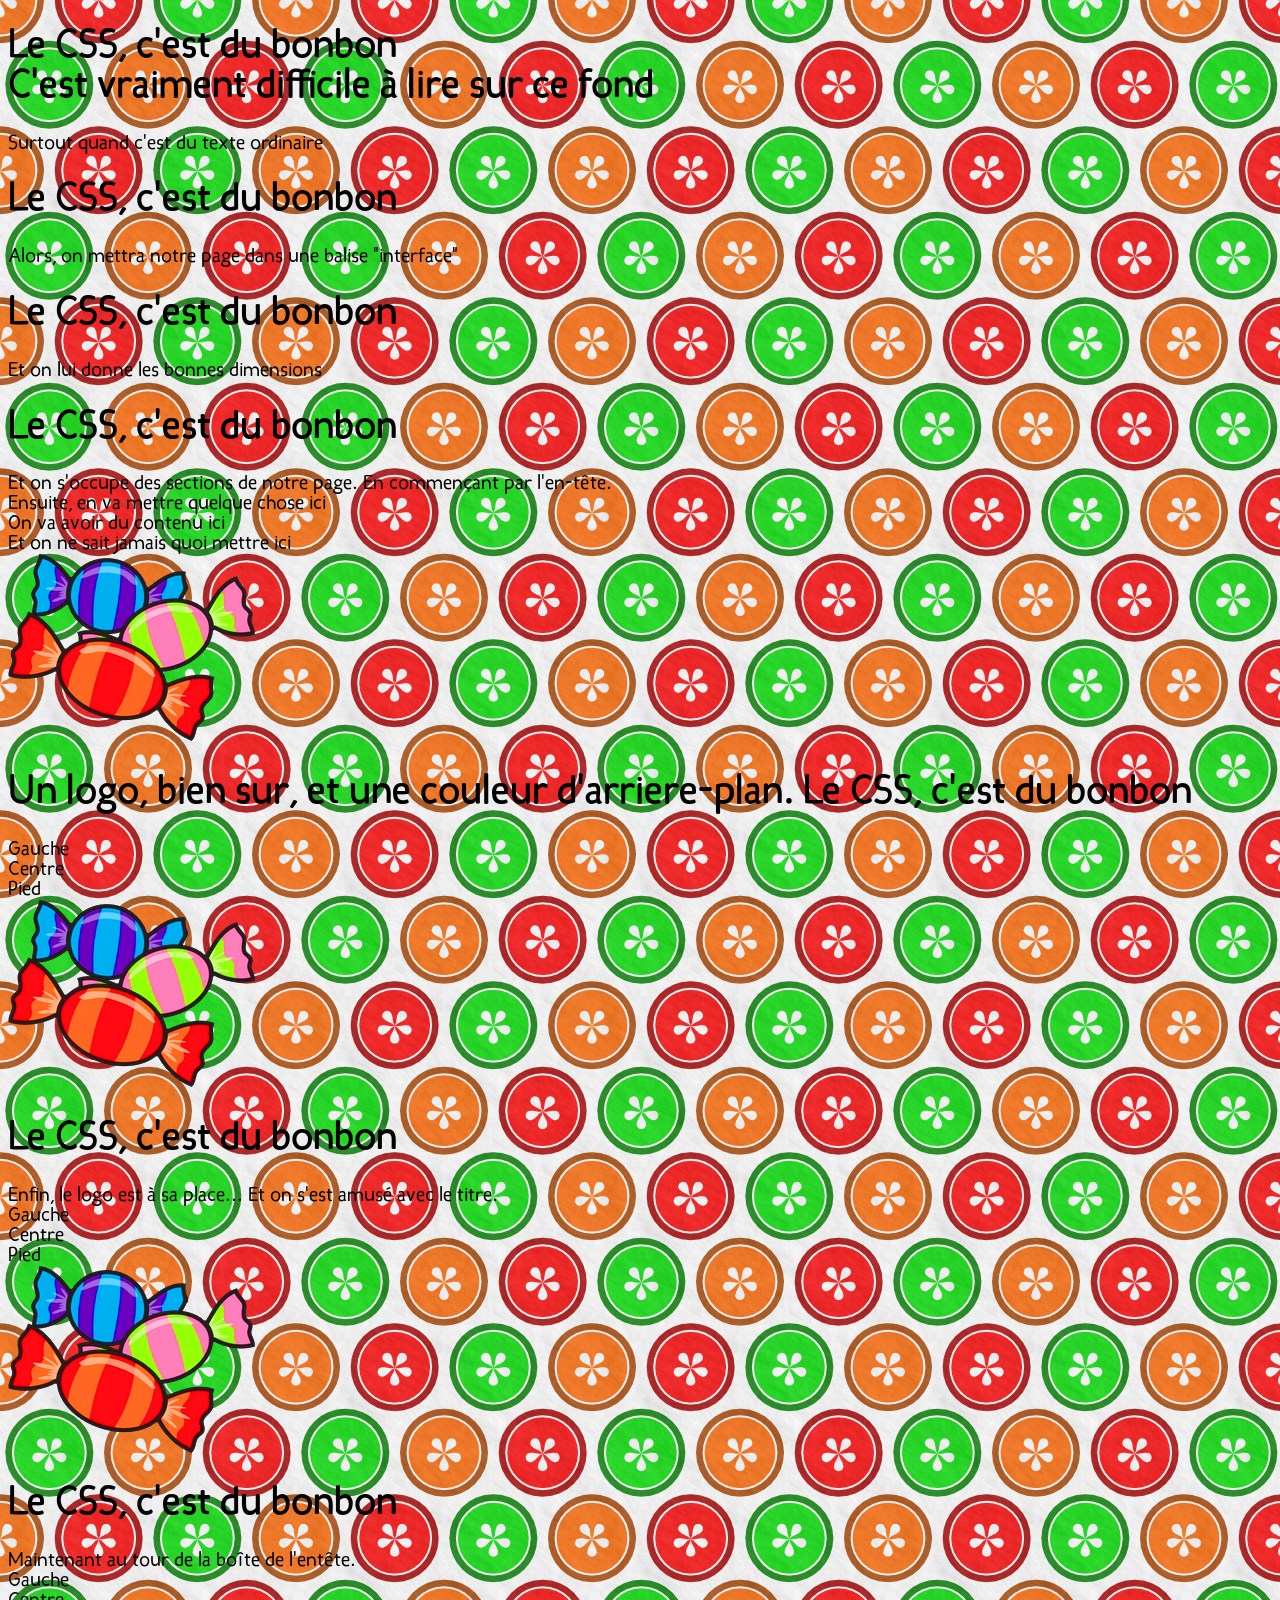
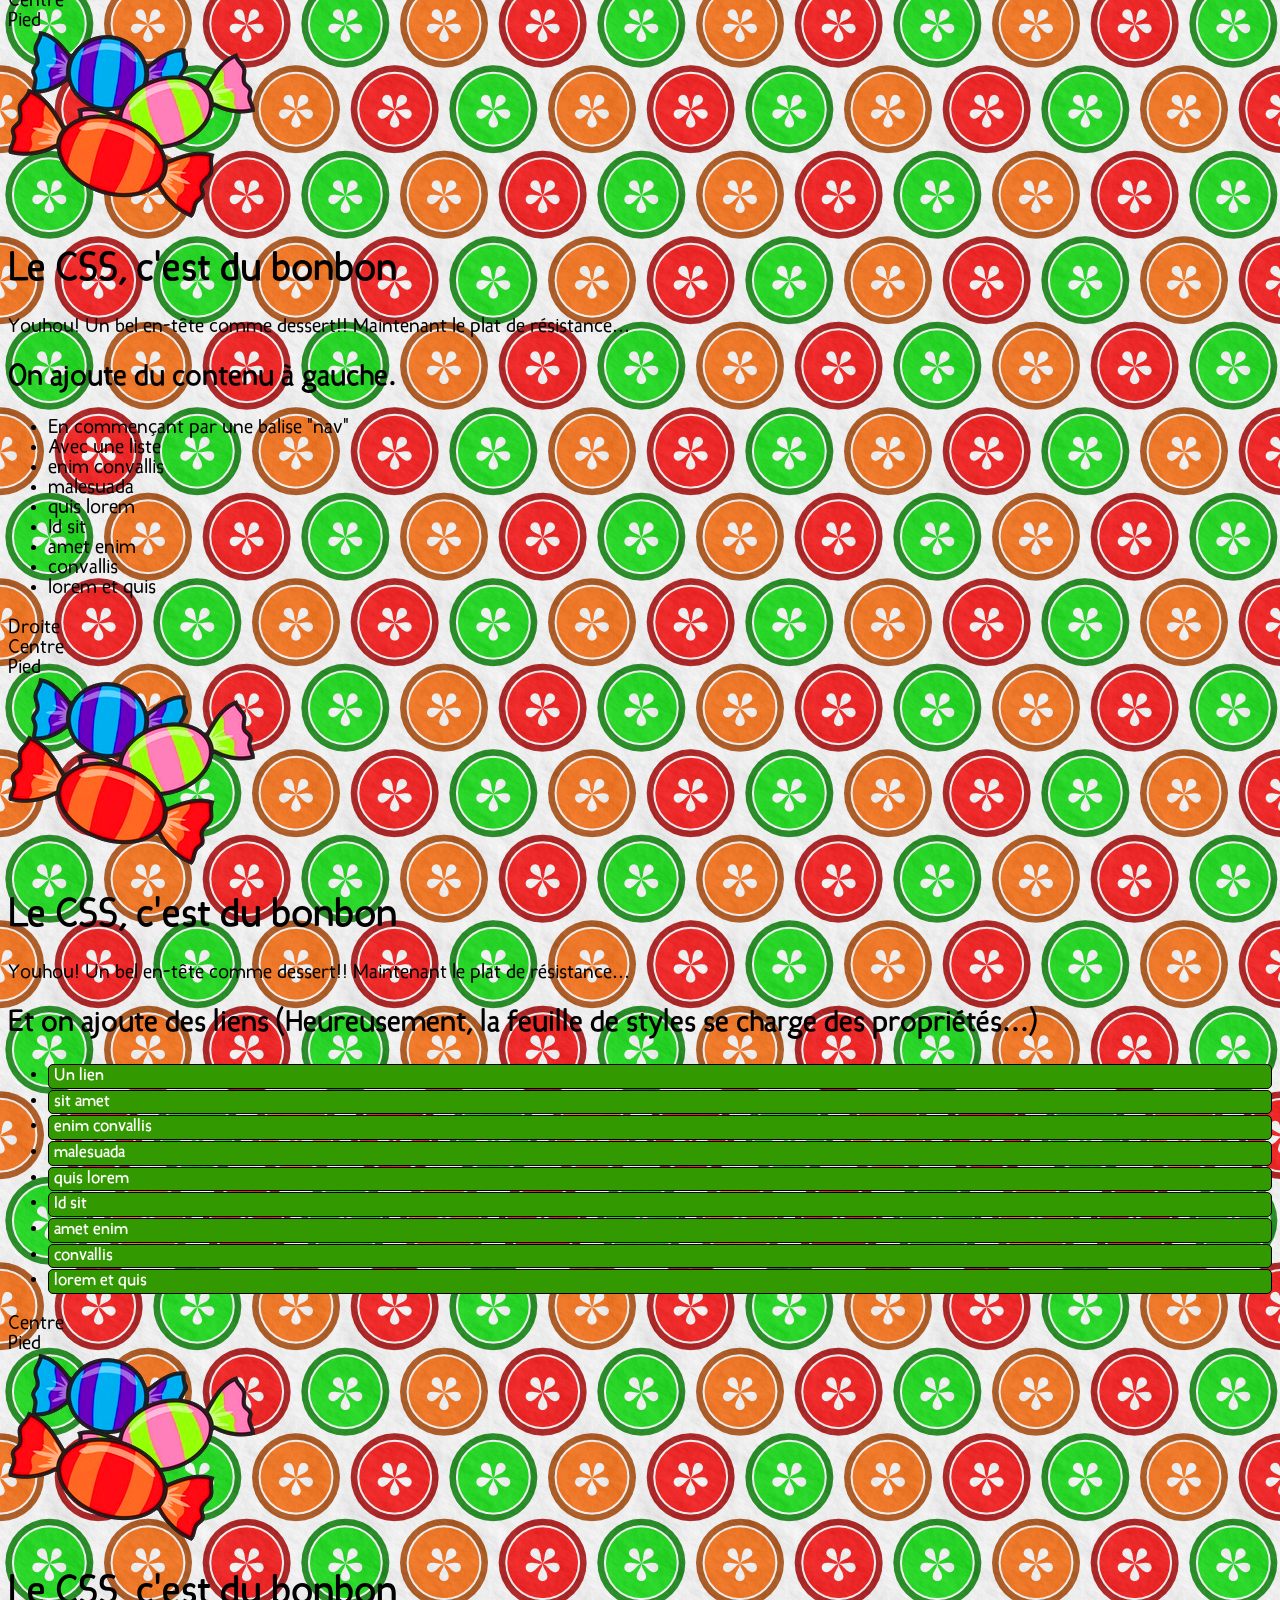
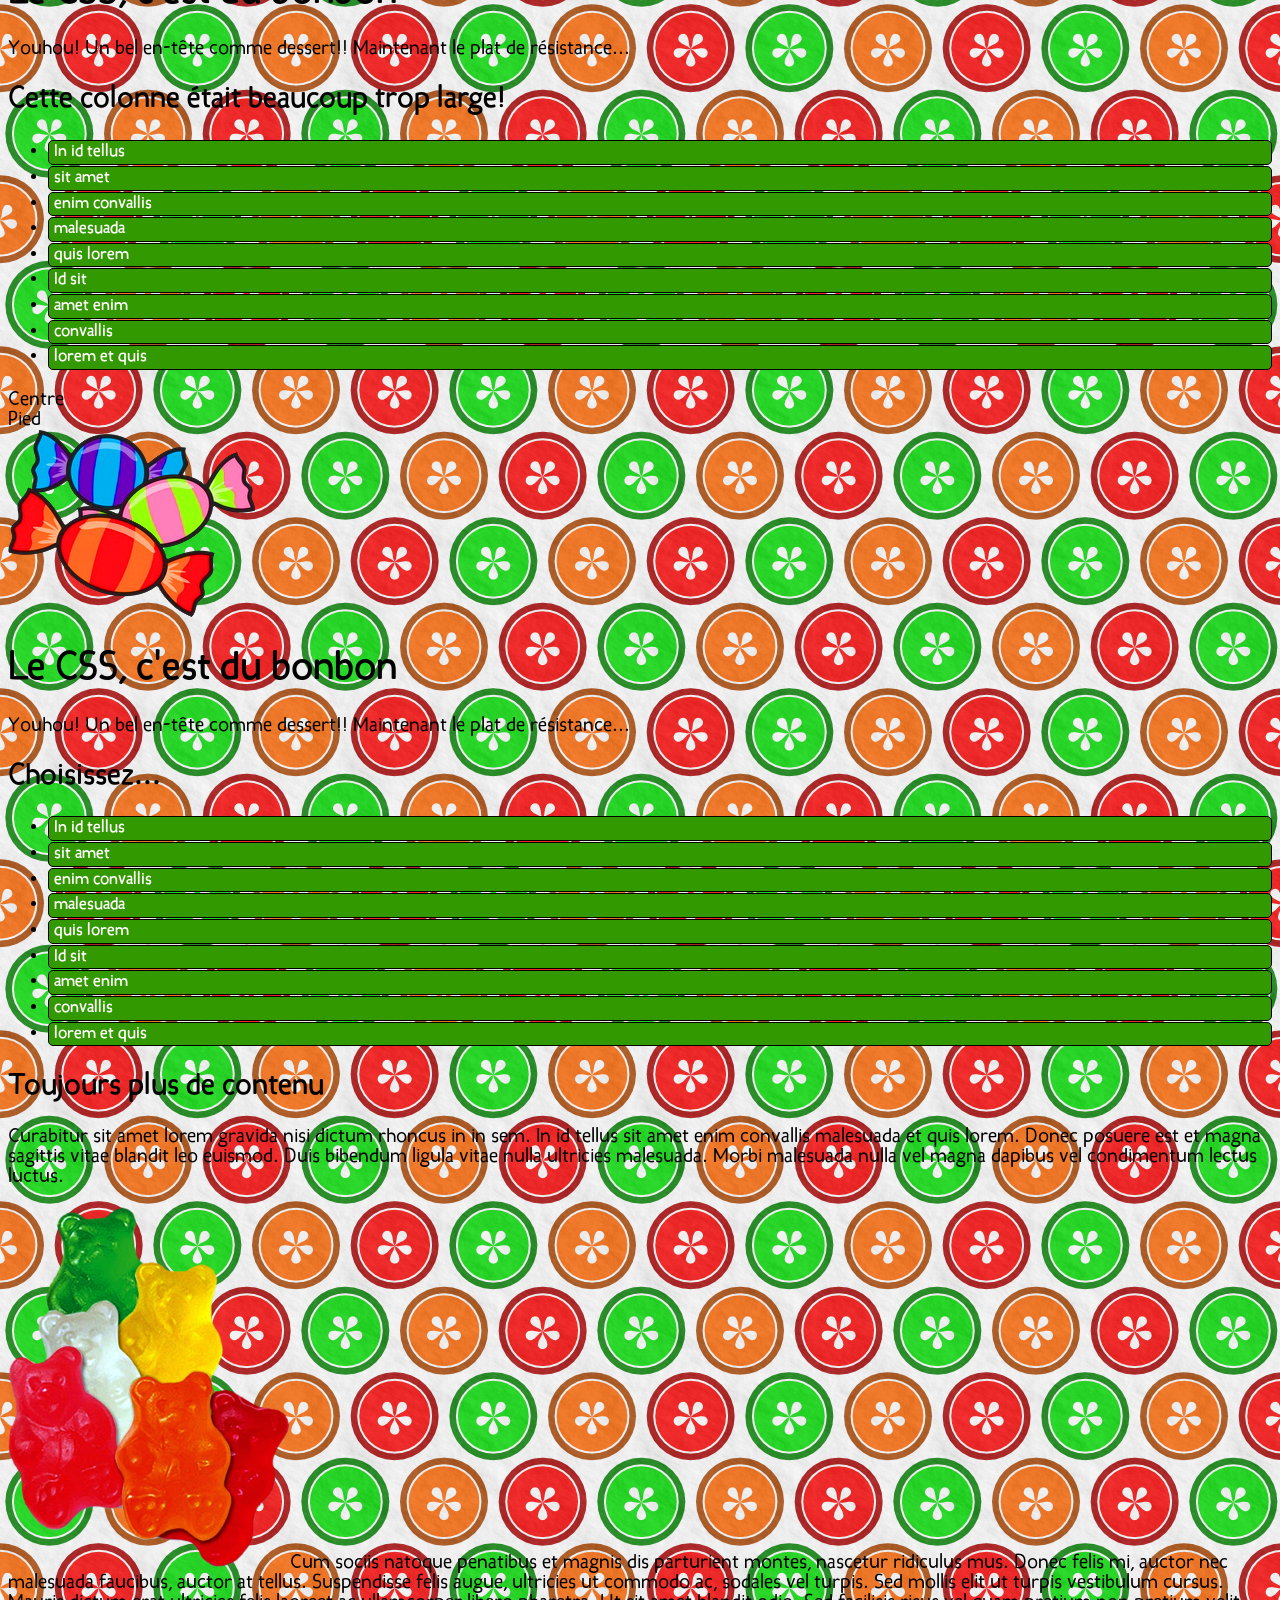
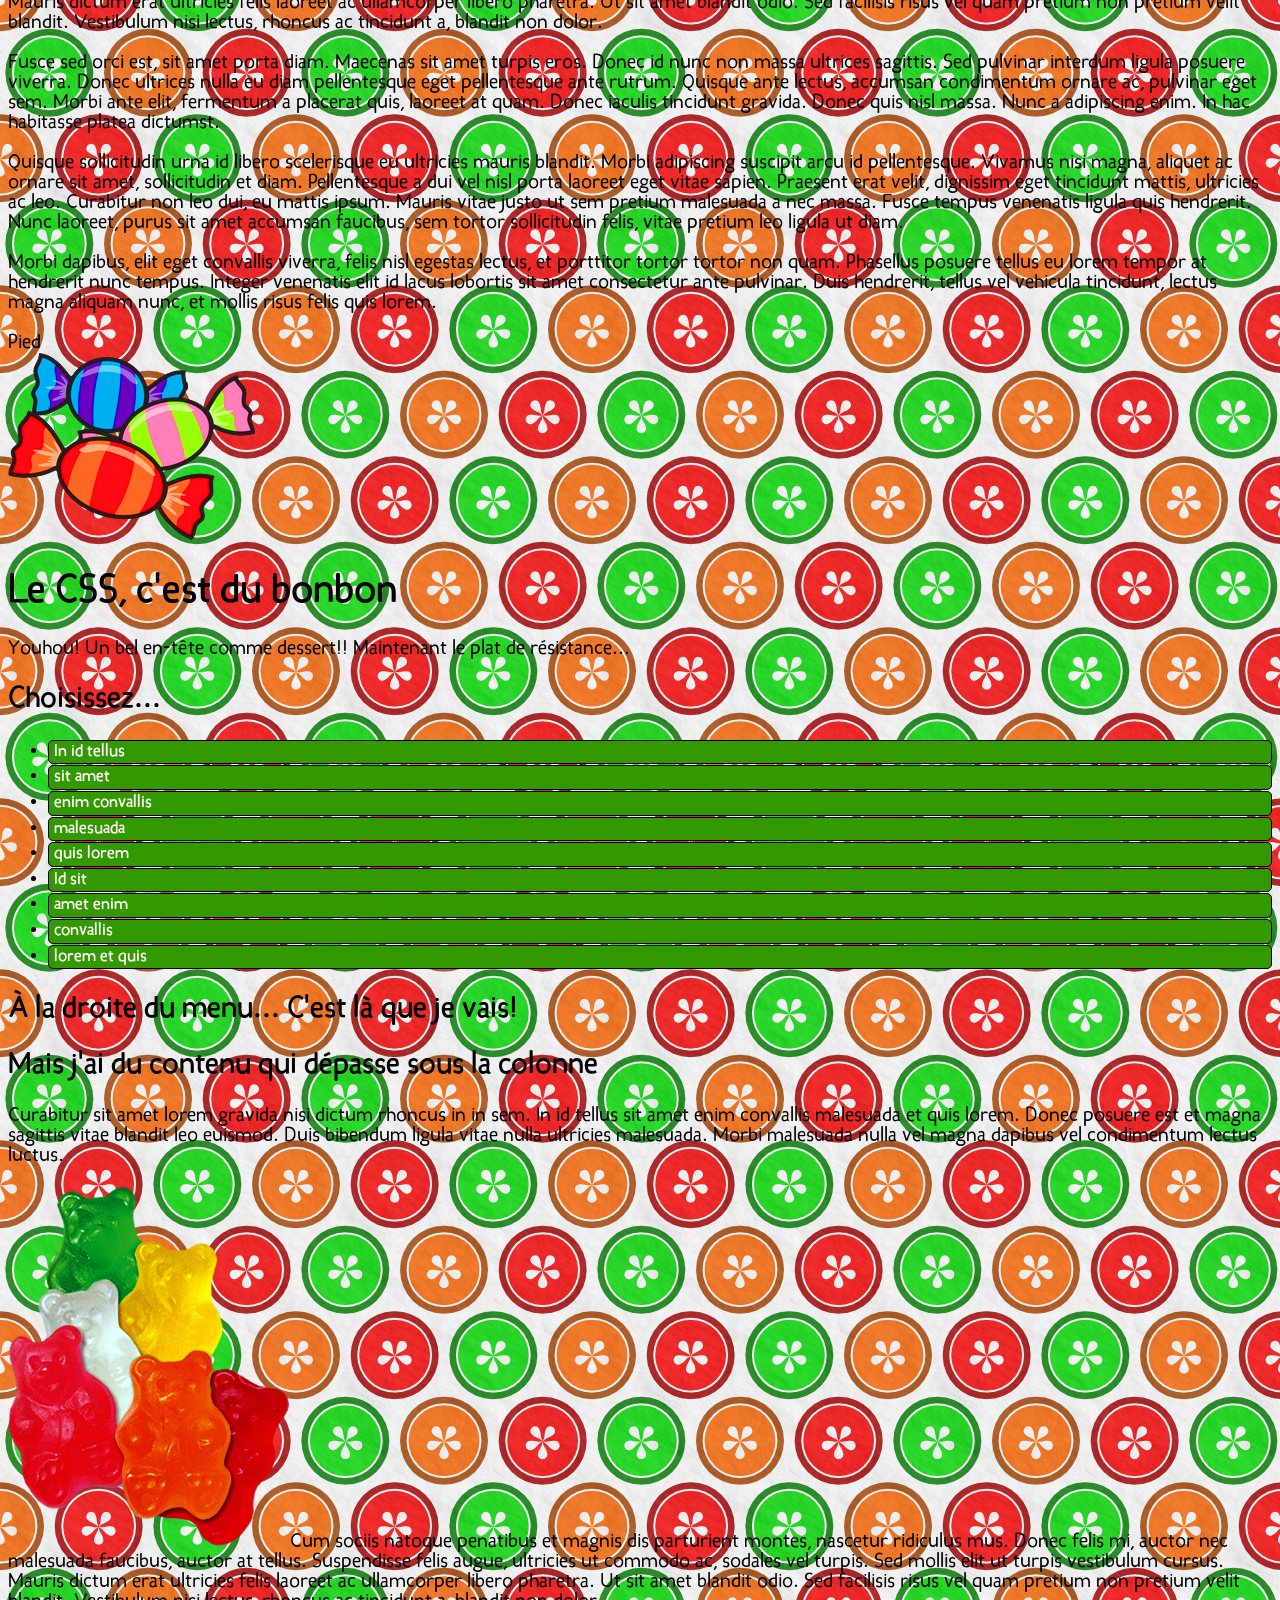
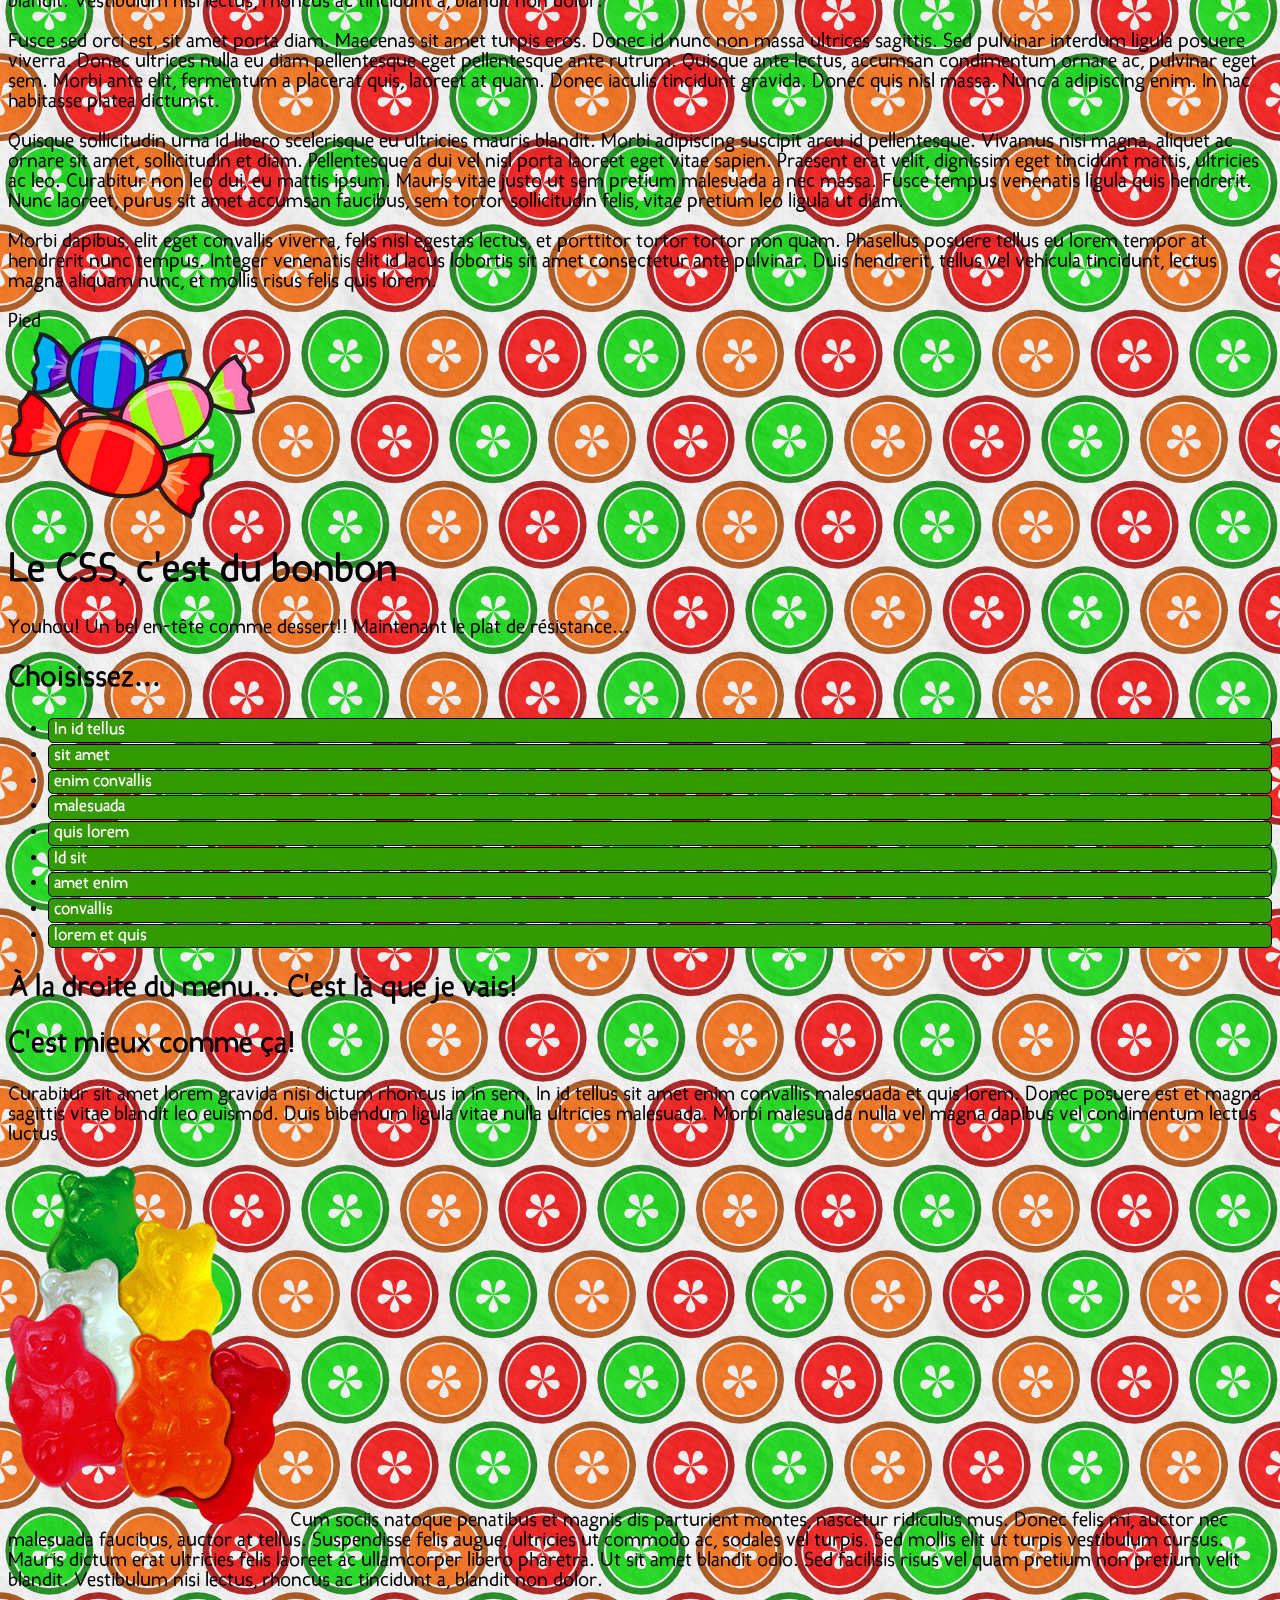
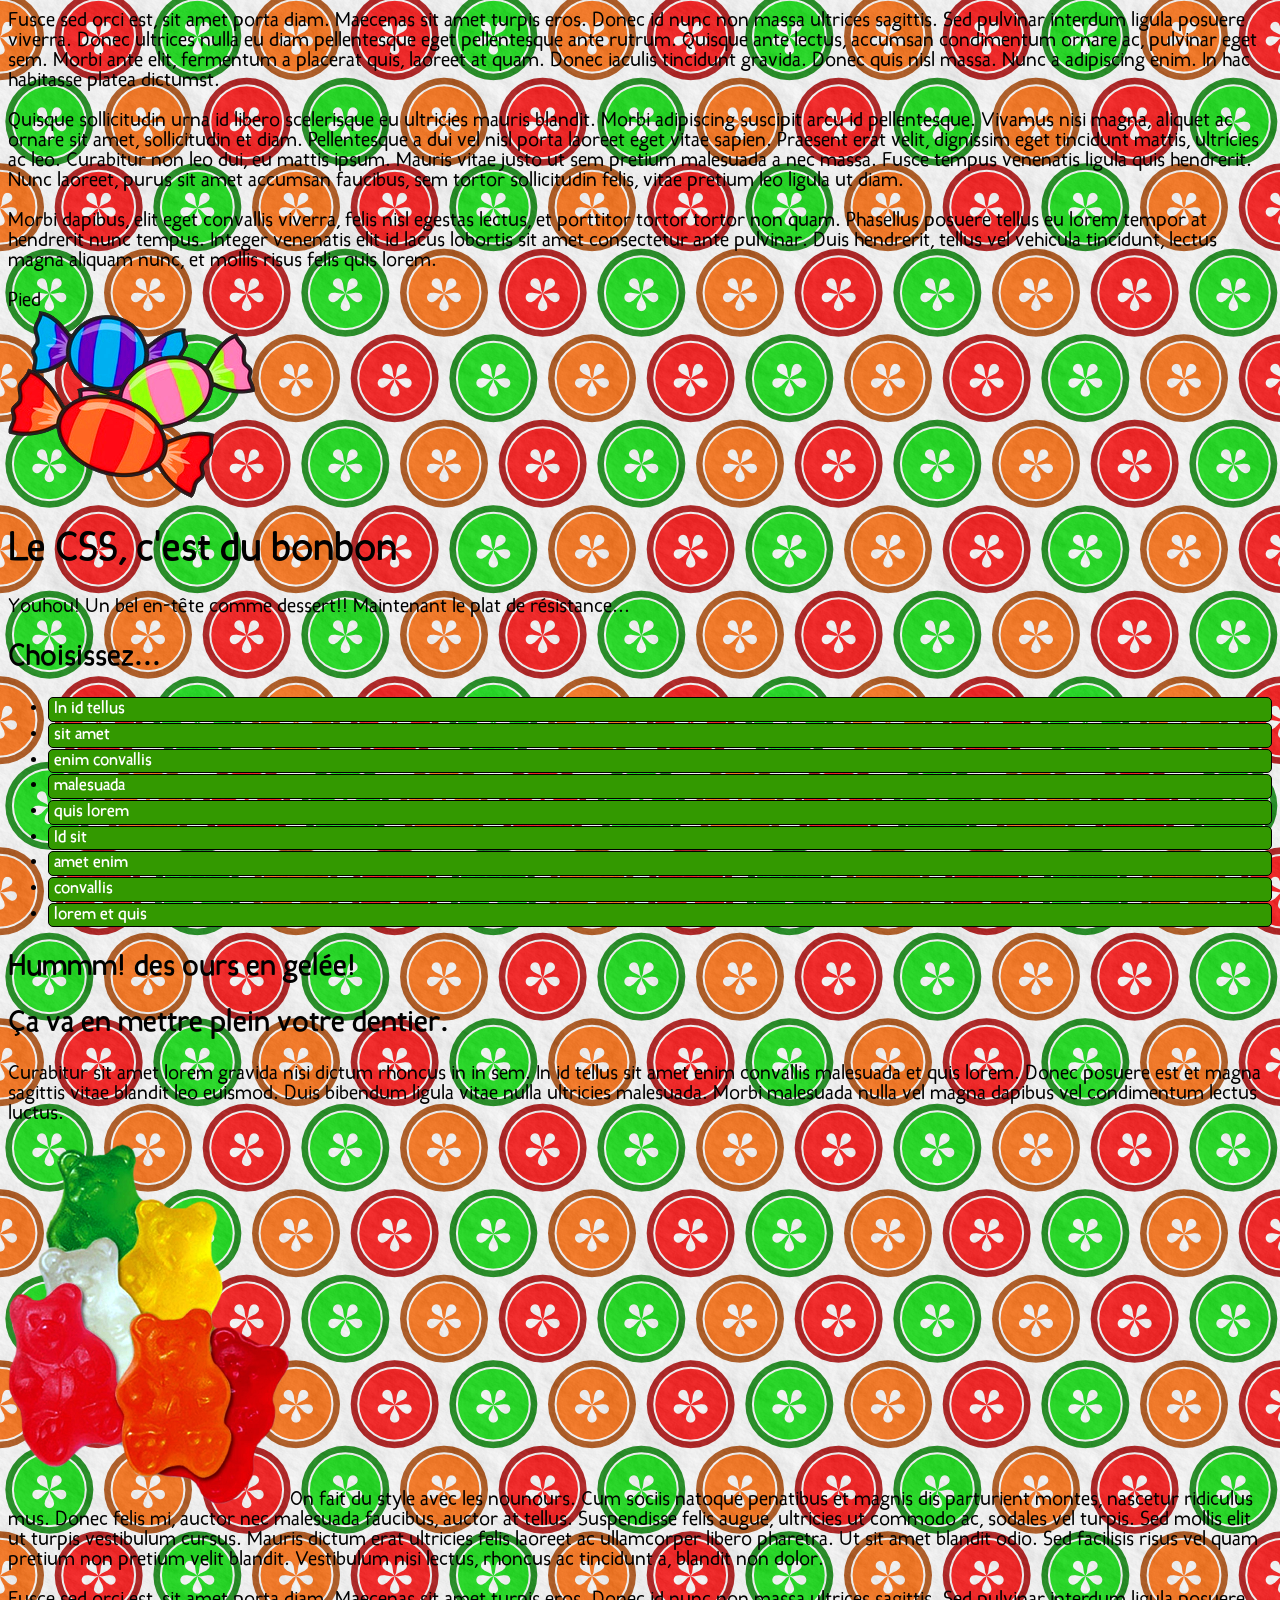
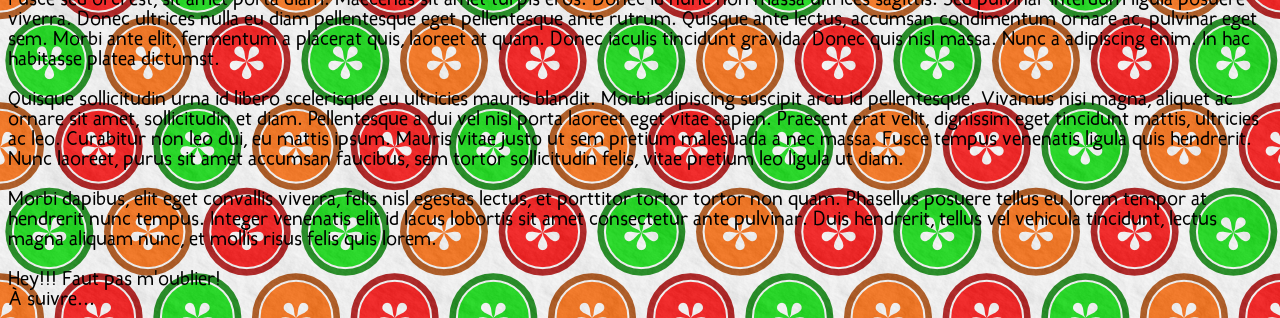
==== commit 6266233e: "Départ 2025" ====
--- a/bonbon.html
+++ b/bonbon.html
@@ -8,21 +8,21 @@
 	<title>Le CSS, c'est du bonbon</title>
 </head>
 
-<body style="background-image: url(images/agrumes.png);font-family: candela;font-size: 20px;">
-	<h1 style="font-family:twister;font-size:500%;margin:0;font-weight:normal;">Le CSS, c'est du bonbon<br />C'est vraiment difficile à lire sur ce fond</h1>
+<body>
+	<h1>Le CSS, c'est du bonbon<br />C'est vraiment difficile à lire sur ce fond</h1>
 	<p>Surtout quand c'est du texte ordinaire</p>
-	<div style="background-color:white;" class="interface">
-		<h1 style="font-family:twister;font-size:500%;margin:0;font-weight:normal;">Le CSS, c'est du bonbon</h1>
+	<div class="interface">
+		<h1>Le CSS, c'est du bonbon</h1>
 		Alors, on mettra notre page dans une balise "interface"
 	</div>
-	<div style="width:960px;padding:20px;margin:1em auto;background-color:white;" class="interface">
-		<h1 style="font-family:twister;font-size:500%;margin:0;font-weight:normal;">Le CSS, c'est du bonbon</h1>
+	<div class="interface">
+		<h1>Le CSS, c'est du bonbon</h1>
 		Et on lui donne les bonnes dimensions
 	</div>
 	<!-- Le div ne changera plus, vous pouvez copier-coller le stye sur tous les div interface suivants -->
-	<div style="width:960px;padding:20px;margin:1em auto;background-color:white;" class="interface">
-		<header>
-			<h1 style="font-family:twister;font-size:500%;margin:0;font-weight:normal;">Le CSS, c'est du bonbon</h1>
+	<div class="interface">
+		<header>
+			<h1>Le CSS, c'est du bonbon</h1>
 			Et on s'occupe des sections de notre page. En commençant par l'en-tête.
 		</header>
 		<aside class="gauche">
@@ -35,10 +35,10 @@
 			Et on ne sait jamais quoi mettre ici
 		</footer>
 	</div>
-	<div style="width:960px;padding:20px;margin:1em auto;background-color:white;" class="interface">
-		<header style="background-color:#0739a8;">
-			<img src="images/bonbons.png" alt="logo" style="width:247px;height:187px;" />
-			<h1 style="font-family:twister;font-size:500%;margin:0;font-weight:normal;">Un logo, bien sur, et une couleur d'arriere-plan. Le CSS, c'est du bonbon</h1>
+	<div class="interface">
+		<header>
+			<img src="images/bonbons.png" alt="logo" />
+			<h1>Un logo, bien sur, et une couleur d'arriere-plan. Le CSS, c'est du bonbon</h1>
 		</header>
 		<aside class="gauche">
 			Gauche
@@ -50,11 +50,11 @@
 			Pied
 		</footer>
 	</div>
-	<div style="width:960px;padding:20px;margin:1em auto;background-color:white;" class="interface">
-		<header style="background-color:#0739a8;">
-			<img style="float:left;margin-right:10px;" src="images/bonbons.png" alt="logo" />
-			<h1 style="letter-spacing:-.1em;word-spacing:.2em;line-height:.8em;color:#FFCC00;text-shadow:.05em .05em 0em rgba(0,0,0,.5);font-family:twister;font-size:500%;margin:0;font-weight:normal;">Le CSS, c'est du bonbon</h1>
-			<div style="color:white;">Enfin, le logo est à sa place... Et on s'est amusé avec le titre.</div>
+	<div class="interface">
+		<header>
+			<img src="images/bonbons.png" alt="logo" />
+			<h1>Le CSS, c'est du bonbon</h1>
+			<div>Enfin, le logo est à sa place... Et on s'est amusé avec le titre.</div>
 		</header>
 		<aside class="gauche">
 			Gauche
@@ -66,11 +66,11 @@
 			Pied
 		</footer>
 	</div>
-	<div style="width:960px;padding:20px;margin:1em auto;background-color:white;" class="interface">
-		<header style="border: 3px solid #0739A8; border-radius: 1em 1em 1em 1em; margin-bottom: 1em; padding: 0.5em; background-image: linear-gradient(to bottom, rgba(255, 255, 255, 0.8), rgba(0, 0, 0, 0.5));background-color:#0739a8;">
-			<img style="float:left;margin-right:10px;" src="images/bonbons.png" alt="logo" />
-			<h1 style="letter-spacing:-.1em;word-spacing:.2em;line-height:.8em;color:#FFCC00;text-shadow:.05em .05em 0em rgba(0,0,0,.5);font-family:twister;font-size:500%;margin:0;font-weight:normal;">Le CSS, c'est du bonbon</h1>
-			<div style="color:white;">Maintenant au tour de la boîte de l'entête.</div>
+	<div class="interface">
+		<header>
+			<img src="images/bonbons.png" alt="logo" />
+			<h1>Le CSS, c'est du bonbon</h1>
+			<div>Maintenant au tour de la boîte de l'entête.</div>
 		</header>
 		<aside class="gauche">
 			Gauche
@@ -82,16 +82,16 @@
 			Pied
 		</footer>
 	</div>
-	<div style="width:960px;padding:20px;margin:1em auto;background-color:white;" class="interface">
-		<header style="border: 3px solid #0739A8; border-radius: 1em 1em 1em 1em; margin-bottom: 1em; padding: 0.5em; background-image: linear-gradient(to bottom, rgba(255, 255, 255, 0.8), rgba(0, 0, 0, 0.5));background-color:#0739a8;">
-			<img style="float:left;margin-right:10px;" src="images/bonbons.png" alt="logo" />
-			<h1 style="letter-spacing:-.1em;word-spacing:.2em;line-height:.8em;color:#FFCC00;text-shadow:.05em .05em 0em rgba(0,0,0,.5);font-family:twister;font-size:500%;margin:0;font-weight:normal;">Le CSS, c'est du bonbon</h1>
-			<div style="color:white;">Youhou! Un bel en-tête comme dessert!! Maintenant le plat de résistance...</div>
-		</header>
-		<aside class="gauche">
-			<h1 style="color:#339900; margin:0; font-size:1em; font-variant:small-caps;">On ajoute du contenu à gauche.</h1>
-			<nav>
-				<ul style="margin:0; padding:0; list-style-type:none;">
+	<div class="interface">
+		<header>
+			<img src="images/bonbons.png" alt="logo" />
+			<h1>Le CSS, c'est du bonbon</h1>
+			<div>Youhou! Un bel en-tête comme dessert!! Maintenant le plat de résistance...</div>
+		</header>
+		<aside class="gauche">
+			<h1>On ajoute du contenu à gauche.</h1>
+			<nav>
+				<ul>
 					<li>En commençant par une balise "nav"</li>
 					<li>Avec une liste</li>
 					<li>enim convallis</li>
@@ -114,16 +114,16 @@
 			Pied
 		</footer>
 	</div>
-	<div style="width:960px;padding:20px;margin:1em auto;background-color:white;" class="interface">
-		<header style="border: 3px solid #0739A8; border-radius: 1em 1em 1em 1em; margin-bottom: 1em; padding: 0.5em; background-image: linear-gradient(to bottom, rgba(255, 255, 255, 0.8), rgba(0, 0, 0, 0.5));background-color:#0739a8;">
-			<img style="float:left;margin-right:10px;" src="images/bonbons.png" alt="logo" />
-			<h1 style="letter-spacing:-.1em;word-spacing:.2em;line-height:.8em;color:#FFCC00;text-shadow:.05em .05em 0em rgba(0,0,0,.5);font-family:twister;font-size:500%;margin:0;font-weight:normal;">Le CSS, c'est du bonbon</h1>
-			<div style="color:white;">Youhou! Un bel en-tête comme dessert!! Maintenant le plat de résistance...</div>
-		</header>
-		<aside class="gauche">
-			<h1 style="color:#339900; margin:0; font-size:1em; font-variant:small-caps;">Et on ajoute des liens (Heureusement, la feuille de styles se charge des propriétés...)</h1>
-			<nav>
-				<ul style="margin:0; padding:0; list-style-type:none;">
+	<div class="interface">
+		<header>
+			<img src="images/bonbons.png" alt="logo" />
+			<h1>Le CSS, c'est du bonbon</h1>
+			<div>Youhou! Un bel en-tête comme dessert!! Maintenant le plat de résistance...</div>
+		</header>
+		<aside class="gauche">
+			<h1>Et on ajoute des liens (Heureusement, la feuille de styles se charge des propriétés...)</h1>
+			<nav>
+				<ul>
 					<li><a href="#">Un lien</a></li>
 					<li><a href="#">sit amet</a></li>
 					<li><a href="#">enim convallis</a></li>
@@ -143,171 +143,171 @@
 			Pied
 		</footer>
 	</div>
-	<div style="width:960px;padding:20px;margin:1em auto;background-color:white;" class="interface">
-		<header style="border: 3px solid #0739A8; border-radius: 1em 1em 1em 1em; margin-bottom: 1em; padding: 0.5em; background-image: linear-gradient(to bottom, rgba(255, 255, 255, 0.8), rgba(0, 0, 0, 0.5));background-color:#0739a8;">
-			<img style="float:left;margin-right:10px;" src="images/bonbons.png" alt="logo" />
-			<h1 style="letter-spacing:-.1em;word-spacing:.2em;line-height:.8em;color:#FFCC00;text-shadow:.05em .05em 0em rgba(0,0,0,.5);font-family:twister;font-size:500%;margin:0;font-weight:normal;">Le CSS, c'est du bonbon</h1>
-			<div style="color:white;">Youhou! Un bel en-tête comme dessert!! Maintenant le plat de résistance...</div>
-		</header>
-		<aside style="width:160px; padding:.5em; border:2px solid #339900;border-radius:10px; background-color:#99ff66;" class="gauche">
-			<h1 style="color:#339900; margin:0; font-size:1em; font-variant:small-caps;">Cette colonne était beaucoup trop large!</h1>
-			<nav>
-				<ul style="margin:0; padding:0; list-style-type:none;">
-					<li><a href="#">In id tellus</a></li>
-					<li><a href="#">sit amet</a></li>
-					<li><a href="#">enim convallis</a></li>
-					<li><a href="#">malesuada</a></li>
-					<li><a href="#">quis lorem</a></li>
-					<li><a href="#">Id sit</a></li>
-					<li><a href="#">amet enim</a></li>
-					<li><a href="#">convallis</a></li>
-					<li><a href="#">lorem et quis</a></li>
-				</ul>
-			</nav>
-		</aside>
-		<section class="contenu">
-			Centre
-		</section>
-		<footer>
-			Pied
-		</footer>
-	</div>
-	<div style="width:960px;padding:20px;margin:1em auto;background-color:white;" class="interface">
-		<header style="border: 3px solid #0739A8; border-radius: 1em 1em 1em 1em; margin-bottom: 1em; padding: 0.5em; background-image: linear-gradient(to bottom, rgba(255, 255, 255, 0.8), rgba(0, 0, 0, 0.5));background-color:#0739a8;">
-			<img style="float:left;margin-right:10px;" src="images/bonbons.png" alt="logo" />
-			<h1 style="letter-spacing:-.1em;word-spacing:.2em;line-height:.8em;color:#FFCC00;text-shadow:.05em .05em 0em rgba(0,0,0,.5);font-family:twister;font-size:500%;margin:0;font-weight:normal;">Le CSS, c'est du bonbon</h1>
-			<div style="color:white;">Youhou! Un bel en-tête comme dessert!! Maintenant le plat de résistance...</div>
-		</header>
-		<aside style="width:160px; padding:.5em; border:2px solid #339900;border-radius:10px; background-color:#99ff66;" class="gauche">
-			<h1 style="color:#339900; margin:0; font-size:1em; font-variant:small-caps;">Choisissez...</h1>
-			<nav>
-				<ul style="margin:0; padding:0; list-style-type:none;">
-					<li><a href="#">In id tellus</a></li>
-					<li><a href="#">sit amet</a></li>
-					<li><a href="#">enim convallis</a></li>
-					<li><a href="#">malesuada</a></li>
-					<li><a href="#">quis lorem</a></li>
-					<li><a href="#">Id sit</a></li>
-					<li><a href="#">amet enim</a></li>
-					<li><a href="#">convallis</a></li>
-					<li><a href="#">lorem et quis</a></li>
-				</ul>
-			</nav>
-		</aside>
-		<section class="contenu">
-			<h1 style="color:#339900; margin:0; font-size:2em; font-variant:small-caps;">Toujours plus de contenu</h1>
-			<p style="text-align:justify;">Curabitur sit amet lorem gravida nisi dictum rhoncus in in sem. In id tellus sit amet enim convallis malesuada et quis lorem. Donec posuere est et magna sagittis vitae blandit leo euismod. Duis bibendum ligula vitae nulla ultricies malesuada. Morbi malesuada nulla vel magna dapibus vel condimentum lectus luctus. </p>
-			<p style="text-align:justify;"><img style="width:282px;height:361px;float:right;margin-left:.5em;" src="images/ours.png" alt="Ours en gelée" />Cum sociis natoque penatibus et magnis dis parturient montes, nascetur ridiculus mus. Donec felis mi, auctor nec malesuada faucibus, auctor at tellus. Suspendisse felis augue, ultricies ut commodo ac, sodales vel turpis. Sed mollis elit ut turpis vestibulum cursus. Mauris dictum erat ultricies felis laoreet ac ullamcorper libero pharetra. Ut sit amet blandit odio. Sed facilisis risus vel quam pretium non pretium velit blandit. Vestibulum nisi lectus, rhoncus ac tincidunt a, blandit non dolor.</p>
-			<p style="text-align:justify;">Fusce sed orci est, sit amet porta diam. Maecenas sit amet turpis eros. Donec id nunc non massa ultrices sagittis. Sed pulvinar interdum ligula posuere viverra. Donec ultrices nulla eu diam pellentesque eget pellentesque ante rutrum. Quisque ante lectus, accumsan condimentum ornare ac, pulvinar eget sem. Morbi ante elit, fermentum a placerat quis, laoreet at quam. Donec iaculis tincidunt gravida. Donec quis nisl massa. Nunc a adipiscing enim. In hac habitasse platea dictumst.</p>
-			<p style="text-align:justify;">Quisque sollicitudin urna id libero scelerisque eu ultricies mauris blandit. Morbi adipiscing suscipit arcu id pellentesque. Vivamus nisi magna, aliquet ac ornare sit amet, sollicitudin et diam. Pellentesque a dui vel nisl porta laoreet eget vitae sapien. Praesent erat velit, dignissim eget tincidunt mattis, ultricies ac leo. Curabitur non leo dui, eu mattis ipsum. Mauris vitae justo ut sem pretium malesuada a nec massa. Fusce tempus venenatis ligula quis hendrerit. Nunc laoreet, purus sit amet accumsan faucibus, sem tortor sollicitudin felis, vitae pretium leo ligula ut diam. </p>
-			<p style="text-align:justify;">Morbi dapibus, elit eget convallis viverra, felis nisl egestas lectus, et porttitor tortor tortor non quam. Phasellus posuere tellus eu lorem tempor at hendrerit nunc tempus. Integer venenatis elit id lacus lobortis sit amet consectetur ante pulvinar. Duis hendrerit, tellus vel vehicula tincidunt, lectus magna aliquam nunc, et mollis risus felis quis lorem.</p>
-		</section>
-		<footer>
-			Pied
-		</footer>
-	</div>
-	<div style="width:960px;padding:20px;margin:1em auto;background-color:white;" class="interface">
-		<header style="border: 3px solid #0739A8; border-radius: 1em 1em 1em 1em; margin-bottom: 1em; padding: 0.5em; background-image: linear-gradient(to bottom, rgba(255, 255, 255, 0.8), rgba(0, 0, 0, 0.5));background-color:#0739a8;">
-			<img style="float:left;margin-right:10px;" src="images/bonbons.png" alt="logo" />
-			<h1 style="letter-spacing:-.1em;word-spacing:.2em;line-height:.8em;color:#FFCC00;text-shadow:.05em .05em 0em rgba(0,0,0,.5);font-family:twister;font-size:500%;margin:0;font-weight:normal;">Le CSS, c'est du bonbon</h1>
-			<div style="color:white;">Youhou! Un bel en-tête comme dessert!! Maintenant le plat de résistance...</div>
-		</header>
-		<aside style="float:left;margin-right:1em;width:160px; padding:.5em; border:2px solid #339900;border-radius:10px; background-color:#99ff66;" class="gauche">
-			<h1 style="color:#339900; margin:0; font-size:1em; font-variant:small-caps;">Choisissez...</h1>
-			<nav>
-				<ul style="margin:0; padding:0; list-style-type:none;">
-					<li><a href="#">In id tellus</a></li>
-					<li><a href="#">sit amet</a></li>
-					<li><a href="#">enim convallis</a></li>
-					<li><a href="#">malesuada</a></li>
-					<li><a href="#">quis lorem</a></li>
-					<li><a href="#">Id sit</a></li>
-					<li><a href="#">amet enim</a></li>
-					<li><a href="#">convallis</a></li>
-					<li><a href="#">lorem et quis</a></li>
-				</ul>
-			</nav>
-		</aside>
-		<section class="contenu">
-			<h1 style="color:#339900; margin:0; font-size:2em; font-variant:small-caps;">À la droite du menu... C'est là que je vais!</h1>
-			<h2 style="color:#339900; margin:0; font-size:1em; font-variant:small-caps;">Mais j'ai du contenu qui dépasse sous la colonne</h2>
-			<p style="text-align:justify;">Curabitur sit amet lorem gravida nisi dictum rhoncus in in sem. In id tellus sit amet enim convallis malesuada et quis lorem. Donec posuere est et magna sagittis vitae blandit leo euismod. Duis bibendum ligula vitae nulla ultricies malesuada. Morbi malesuada nulla vel magna dapibus vel condimentum lectus luctus. </p>
-			<p style="text-align:justify;"><img style="width:282px;height:361px;float:right;margin-left:.5em;" src="images/ours.png" alt="Ours en gelée" />Cum sociis natoque penatibus et magnis dis parturient montes, nascetur ridiculus mus. Donec felis mi, auctor nec malesuada faucibus, auctor at tellus. Suspendisse felis augue, ultricies ut commodo ac, sodales vel turpis. Sed mollis elit ut turpis vestibulum cursus. Mauris dictum erat ultricies felis laoreet ac ullamcorper libero pharetra. Ut sit amet blandit odio. Sed facilisis risus vel quam pretium non pretium velit blandit. Vestibulum nisi lectus, rhoncus ac tincidunt a, blandit non dolor.</p>
-			<p style="text-align:justify;">Fusce sed orci est, sit amet porta diam. Maecenas sit amet turpis eros. Donec id nunc non massa ultrices sagittis. Sed pulvinar interdum ligula posuere viverra. Donec ultrices nulla eu diam pellentesque eget pellentesque ante rutrum. Quisque ante lectus, accumsan condimentum ornare ac, pulvinar eget sem. Morbi ante elit, fermentum a placerat quis, laoreet at quam. Donec iaculis tincidunt gravida. Donec quis nisl massa. Nunc a adipiscing enim. In hac habitasse platea dictumst.</p>
-			<p style="text-align:justify;">Quisque sollicitudin urna id libero scelerisque eu ultricies mauris blandit. Morbi adipiscing suscipit arcu id pellentesque. Vivamus nisi magna, aliquet ac ornare sit amet, sollicitudin et diam. Pellentesque a dui vel nisl porta laoreet eget vitae sapien. Praesent erat velit, dignissim eget tincidunt mattis, ultricies ac leo. Curabitur non leo dui, eu mattis ipsum. Mauris vitae justo ut sem pretium malesuada a nec massa. Fusce tempus venenatis ligula quis hendrerit. Nunc laoreet, purus sit amet accumsan faucibus, sem tortor sollicitudin felis, vitae pretium leo ligula ut diam. </p>
-			<p style="text-align:justify;">Morbi dapibus, elit eget convallis viverra, felis nisl egestas lectus, et porttitor tortor tortor non quam. Phasellus posuere tellus eu lorem tempor at hendrerit nunc tempus. Integer venenatis elit id lacus lobortis sit amet consectetur ante pulvinar. Duis hendrerit, tellus vel vehicula tincidunt, lectus magna aliquam nunc, et mollis risus felis quis lorem.</p>
-		</section>
-		<footer>
-			Pied
-		</footer>
-	</div>
-	<div style="width:960px;padding:20px;margin:1em auto;background-color:white;" class="interface">
-		<header style="border: 3px solid #0739A8; border-radius: 1em 1em 1em 1em; margin-bottom: 1em; padding: 0.5em; background-image: linear-gradient(to bottom, rgba(255, 255, 255, 0.8), rgba(0, 0, 0, 0.5));background-color:#0739a8;">
-			<img style="float:left;margin-right:10px;" src="images/bonbons.png" alt="logo" />
-			<h1 style="letter-spacing:-.1em;word-spacing:.2em;line-height:.8em;color:#FFCC00;text-shadow:.05em .05em 0em rgba(0,0,0,.5);font-family:twister;font-size:500%;margin:0;font-weight:normal;">Le CSS, c'est du bonbon</h1>
-			<div style="color:white;">Youhou! Un bel en-tête comme dessert!! Maintenant le plat de résistance...</div>
-		</header>
-		<aside style="float:left;width:160px; padding:.5em; border:2px solid #339900;border-radius:10px; background-color:#99ff66;" class="gauche">
-			<h1 style="color:#339900; margin:0; font-size:1em; font-variant:small-caps;">Choisissez...</h1>
-			<nav>
-				<ul style="margin:0; padding:0; list-style-type:none;">
-					<li><a href="#">In id tellus</a></li>
-					<li><a href="#">sit amet</a></li>
-					<li><a href="#">enim convallis</a></li>
-					<li><a href="#">malesuada</a></li>
-					<li><a href="#">quis lorem</a></li>
-					<li><a href="#">Id sit</a></li>
-					<li><a href="#">amet enim</a></li>
-					<li><a href="#">convallis</a></li>
-					<li><a href="#">lorem et quis</a></li>
-				</ul>
-			</nav>
-		</aside>
-		<section class="contenu" style="margin-left:220px;">
-			<h1 style="color:#339900; margin:0; font-size:2em; font-variant:small-caps;">À la droite du menu... C'est là que je vais!</h1>
-			<h2 style="color:#339900; margin:0; font-size:1em; font-variant:small-caps;">C'est mieux comme ça!</h2>
-			<p style="text-align:justify;">Curabitur sit amet lorem gravida nisi dictum rhoncus in in sem. In id tellus sit amet enim convallis malesuada et quis lorem. Donec posuere est et magna sagittis vitae blandit leo euismod. Duis bibendum ligula vitae nulla ultricies malesuada. Morbi malesuada nulla vel magna dapibus vel condimentum lectus luctus. </p>
-			<p style="text-align:justify;"><img style="width:282px;height:361px;float:right;margin-left:.5em;" src="images/ours.png" alt="Ours en gelée" />Cum sociis natoque penatibus et magnis dis parturient montes, nascetur ridiculus mus. Donec felis mi, auctor nec malesuada faucibus, auctor at tellus. Suspendisse felis augue, ultricies ut commodo ac, sodales vel turpis. Sed mollis elit ut turpis vestibulum cursus. Mauris dictum erat ultricies felis laoreet ac ullamcorper libero pharetra. Ut sit amet blandit odio. Sed facilisis risus vel quam pretium non pretium velit blandit. Vestibulum nisi lectus, rhoncus ac tincidunt a, blandit non dolor.</p>
-			<p style="text-align:justify;">Fusce sed orci est, sit amet porta diam. Maecenas sit amet turpis eros. Donec id nunc non massa ultrices sagittis. Sed pulvinar interdum ligula posuere viverra. Donec ultrices nulla eu diam pellentesque eget pellentesque ante rutrum. Quisque ante lectus, accumsan condimentum ornare ac, pulvinar eget sem. Morbi ante elit, fermentum a placerat quis, laoreet at quam. Donec iaculis tincidunt gravida. Donec quis nisl massa. Nunc a adipiscing enim. In hac habitasse platea dictumst.</p>
-			<p style="text-align:justify;">Quisque sollicitudin urna id libero scelerisque eu ultricies mauris blandit. Morbi adipiscing suscipit arcu id pellentesque. Vivamus nisi magna, aliquet ac ornare sit amet, sollicitudin et diam. Pellentesque a dui vel nisl porta laoreet eget vitae sapien. Praesent erat velit, dignissim eget tincidunt mattis, ultricies ac leo. Curabitur non leo dui, eu mattis ipsum. Mauris vitae justo ut sem pretium malesuada a nec massa. Fusce tempus venenatis ligula quis hendrerit. Nunc laoreet, purus sit amet accumsan faucibus, sem tortor sollicitudin felis, vitae pretium leo ligula ut diam. </p>
-			<p style="text-align:justify;">Morbi dapibus, elit eget convallis viverra, felis nisl egestas lectus, et porttitor tortor tortor non quam. Phasellus posuere tellus eu lorem tempor at hendrerit nunc tempus. Integer venenatis elit id lacus lobortis sit amet consectetur ante pulvinar. Duis hendrerit, tellus vel vehicula tincidunt, lectus magna aliquam nunc, et mollis risus felis quis lorem.</p>
-		</section>
-		<footer>
-			Pied
-		</footer>
-	</div>
-	<div style="width:960px;padding:20px;margin:1em auto;background-color:white;" class="interface">
-		<header style="border: 3px solid #0739A8; border-radius: 1em 1em 1em 1em; margin-bottom: 1em; padding: 0.5em; background-image: linear-gradient(to bottom, rgba(255, 255, 255, 0.8), rgba(0, 0, 0, 0.5));background-color:#0739a8;">
-			<img style="float:left;margin-right:10px;" src="images/bonbons.png" alt="logo" />
-			<h1 style="letter-spacing:-.1em;word-spacing:.2em;line-height:.8em;color:#FFCC00;text-shadow:.05em .05em 0em rgba(0,0,0,.5);font-family:twister;font-size:500%;margin:0;font-weight:normal;">Le CSS, c'est du bonbon</h1>
-			<div style="color:white;">Youhou! Un bel en-tête comme dessert!! Maintenant le plat de résistance...</div>
-		</header>
-		<aside style="float:left;width:160px; padding:.5em; border:2px solid #339900;border-radius:10px; background-color:#99ff66;" class="gauche">
-			<h1 style="color:#339900; margin:0; font-size:1em; font-variant:small-caps;">Choisissez...</h1>
-			<nav>
-				<ul style="margin:0; padding:0; list-style-type:none;">
-					<li><a href="#">In id tellus</a></li>
-					<li><a href="#">sit amet</a></li>
-					<li><a href="#">enim convallis</a></li>
-					<li><a href="#">malesuada</a></li>
-					<li><a href="#">quis lorem</a></li>
-					<li><a href="#">Id sit</a></li>
-					<li><a href="#">amet enim</a></li>
-					<li><a href="#">convallis</a></li>
-					<li><a href="#">lorem et quis</a></li>
-				</ul>
-			</nav>
-		</aside>
-		<section class="contenu" style="margin-left:220px;">
-			<h1 style="color:#339900; margin:0; font-size:2em; font-variant:small-caps;">Hummm! des ours en gelée!</h1>
-			<h2 style="color:#339900; margin:0; font-size:1em; font-variant:small-caps;">Ça va en mettre plein votre dentier.</h2>
-			<p style="text-align:justify;">Curabitur sit amet lorem gravida nisi dictum rhoncus in in sem. In id tellus sit amet enim convallis malesuada et quis lorem. Donec posuere est et magna sagittis vitae blandit leo euismod. Duis bibendum ligula vitae nulla ultricies malesuada. Morbi malesuada nulla vel magna dapibus vel condimentum lectus luctus. </p>
-			<p style="text-align:justify;"><img style="margin-right:-80px;width:282px;height:361px;float:right;margin-left:.5em;" src="images/ours.png" alt="Ours en gelée" />On fait du style avec les nounours. Cum sociis natoque penatibus et magnis dis parturient montes, nascetur ridiculus mus. Donec felis mi, auctor nec malesuada faucibus, auctor at tellus. Suspendisse felis augue, ultricies ut commodo ac, sodales vel turpis. Sed mollis elit ut turpis vestibulum cursus. Mauris dictum erat ultricies felis laoreet ac ullamcorper libero pharetra. Ut sit amet blandit odio. Sed facilisis risus vel quam pretium non pretium velit blandit. Vestibulum nisi lectus, rhoncus ac tincidunt a, blandit non dolor.</p>
-			<p style="text-align:justify;">Fusce sed orci est, sit amet porta diam. Maecenas sit amet turpis eros. Donec id nunc non massa ultrices sagittis. Sed pulvinar interdum ligula posuere viverra. Donec ultrices nulla eu diam pellentesque eget pellentesque ante rutrum. Quisque ante lectus, accumsan condimentum ornare ac, pulvinar eget sem. Morbi ante elit, fermentum a placerat quis, laoreet at quam. Donec iaculis tincidunt gravida. Donec quis nisl massa. Nunc a adipiscing enim. In hac habitasse platea dictumst.</p>
-			<p style="text-align:justify;">Quisque sollicitudin urna id libero scelerisque eu ultricies mauris blandit. Morbi adipiscing suscipit arcu id pellentesque. Vivamus nisi magna, aliquet ac ornare sit amet, sollicitudin et diam. Pellentesque a dui vel nisl porta laoreet eget vitae sapien. Praesent erat velit, dignissim eget tincidunt mattis, ultricies ac leo. Curabitur non leo dui, eu mattis ipsum. Mauris vitae justo ut sem pretium malesuada a nec massa. Fusce tempus venenatis ligula quis hendrerit. Nunc laoreet, purus sit amet accumsan faucibus, sem tortor sollicitudin felis, vitae pretium leo ligula ut diam. </p>
-			<p style="text-align:justify;">Morbi dapibus, elit eget convallis viverra, felis nisl egestas lectus, et porttitor tortor tortor non quam. Phasellus posuere tellus eu lorem tempor at hendrerit nunc tempus. Integer venenatis elit id lacus lobortis sit amet consectetur ante pulvinar. Duis hendrerit, tellus vel vehicula tincidunt, lectus magna aliquam nunc, et mollis risus felis quis lorem.</p>
-		</section>
-		<footer style="border:2px solid black;padding:.5em; font-weight:bold; text-transform:uppercase; background-color:#0739a8; color:white; text-align:center;">
+	<div class="interface">
+		<header>
+			<img src="images/bonbons.png" alt="logo" />
+			<h1>Le CSS, c'est du bonbon</h1>
+			<div>Youhou! Un bel en-tête comme dessert!! Maintenant le plat de résistance...</div>
+		</header>
+		<aside class="gauche">
+			<h1>Cette colonne était beaucoup trop large!</h1>
+			<nav>
+				<ul>
+					<li><a href="#">In id tellus</a></li>
+					<li><a href="#">sit amet</a></li>
+					<li><a href="#">enim convallis</a></li>
+					<li><a href="#">malesuada</a></li>
+					<li><a href="#">quis lorem</a></li>
+					<li><a href="#">Id sit</a></li>
+					<li><a href="#">amet enim</a></li>
+					<li><a href="#">convallis</a></li>
+					<li><a href="#">lorem et quis</a></li>
+				</ul>
+			</nav>
+		</aside>
+		<section class="contenu">
+			Centre
+		</section>
+		<footer>
+			Pied
+		</footer>
+	</div>
+	<div class="interface">
+		<header>
+			<img src="images/bonbons.png" alt="logo" />
+			<h1>Le CSS, c'est du bonbon</h1>
+			<div>Youhou! Un bel en-tête comme dessert!! Maintenant le plat de résistance...</div>
+		</header>
+		<aside class="gauche">
+			<h1>Choisissez...</h1>
+			<nav>
+				<ul>
+					<li><a href="#">In id tellus</a></li>
+					<li><a href="#">sit amet</a></li>
+					<li><a href="#">enim convallis</a></li>
+					<li><a href="#">malesuada</a></li>
+					<li><a href="#">quis lorem</a></li>
+					<li><a href="#">Id sit</a></li>
+					<li><a href="#">amet enim</a></li>
+					<li><a href="#">convallis</a></li>
+					<li><a href="#">lorem et quis</a></li>
+				</ul>
+			</nav>
+		</aside>
+		<section class="contenu">
+			<h1>Toujours plus de contenu</h1>
+			<p>Curabitur sit amet lorem gravida nisi dictum rhoncus in in sem. In id tellus sit amet enim convallis malesuada et quis lorem. Donec posuere est et magna sagittis vitae blandit leo euismod. Duis bibendum ligula vitae nulla ultricies malesuada. Morbi malesuada nulla vel magna dapibus vel condimentum lectus luctus. </p>
+			<p><img src="images/ours.png" alt="Ours en gelée" />Cum sociis natoque penatibus et magnis dis parturient montes, nascetur ridiculus mus. Donec felis mi, auctor nec malesuada faucibus, auctor at tellus. Suspendisse felis augue, ultricies ut commodo ac, sodales vel turpis. Sed mollis elit ut turpis vestibulum cursus. Mauris dictum erat ultricies felis laoreet ac ullamcorper libero pharetra. Ut sit amet blandit odio. Sed facilisis risus vel quam pretium non pretium velit blandit. Vestibulum nisi lectus, rhoncus ac tincidunt a, blandit non dolor.</p>
+			<p>Fusce sed orci est, sit amet porta diam. Maecenas sit amet turpis eros. Donec id nunc non massa ultrices sagittis. Sed pulvinar interdum ligula posuere viverra. Donec ultrices nulla eu diam pellentesque eget pellentesque ante rutrum. Quisque ante lectus, accumsan condimentum ornare ac, pulvinar eget sem. Morbi ante elit, fermentum a placerat quis, laoreet at quam. Donec iaculis tincidunt gravida. Donec quis nisl massa. Nunc a adipiscing enim. In hac habitasse platea dictumst.</p>
+			<p>Quisque sollicitudin urna id libero scelerisque eu ultricies mauris blandit. Morbi adipiscing suscipit arcu id pellentesque. Vivamus nisi magna, aliquet ac ornare sit amet, sollicitudin et diam. Pellentesque a dui vel nisl porta laoreet eget vitae sapien. Praesent erat velit, dignissim eget tincidunt mattis, ultricies ac leo. Curabitur non leo dui, eu mattis ipsum. Mauris vitae justo ut sem pretium malesuada a nec massa. Fusce tempus venenatis ligula quis hendrerit. Nunc laoreet, purus sit amet accumsan faucibus, sem tortor sollicitudin felis, vitae pretium leo ligula ut diam. </p>
+			<p>Morbi dapibus, elit eget convallis viverra, felis nisl egestas lectus, et porttitor tortor tortor non quam. Phasellus posuere tellus eu lorem tempor at hendrerit nunc tempus. Integer venenatis elit id lacus lobortis sit amet consectetur ante pulvinar. Duis hendrerit, tellus vel vehicula tincidunt, lectus magna aliquam nunc, et mollis risus felis quis lorem.</p>
+		</section>
+		<footer>
+			Pied
+		</footer>
+	</div>
+	<div class="interface">
+		<header>
+			<img src="images/bonbons.png" alt="logo" />
+			<h1>Le CSS, c'est du bonbon</h1>
+			<div>Youhou! Un bel en-tête comme dessert!! Maintenant le plat de résistance...</div>
+		</header>
+		<aside class="gauche">
+			<h1>Choisissez...</h1>
+			<nav>
+				<ul>
+					<li><a href="#">In id tellus</a></li>
+					<li><a href="#">sit amet</a></li>
+					<li><a href="#">enim convallis</a></li>
+					<li><a href="#">malesuada</a></li>
+					<li><a href="#">quis lorem</a></li>
+					<li><a href="#">Id sit</a></li>
+					<li><a href="#">amet enim</a></li>
+					<li><a href="#">convallis</a></li>
+					<li><a href="#">lorem et quis</a></li>
+				</ul>
+			</nav>
+		</aside>
+		<section class="contenu">
+			<h1>À la droite du menu... C'est là que je vais!</h1>
+			<h2>Mais j'ai du contenu qui dépasse sous la colonne</h2>
+			<p>Curabitur sit amet lorem gravida nisi dictum rhoncus in in sem. In id tellus sit amet enim convallis malesuada et quis lorem. Donec posuere est et magna sagittis vitae blandit leo euismod. Duis bibendum ligula vitae nulla ultricies malesuada. Morbi malesuada nulla vel magna dapibus vel condimentum lectus luctus. </p>
+			<p><img src="images/ours.png" alt="Ours en gelée" />Cum sociis natoque penatibus et magnis dis parturient montes, nascetur ridiculus mus. Donec felis mi, auctor nec malesuada faucibus, auctor at tellus. Suspendisse felis augue, ultricies ut commodo ac, sodales vel turpis. Sed mollis elit ut turpis vestibulum cursus. Mauris dictum erat ultricies felis laoreet ac ullamcorper libero pharetra. Ut sit amet blandit odio. Sed facilisis risus vel quam pretium non pretium velit blandit. Vestibulum nisi lectus, rhoncus ac tincidunt a, blandit non dolor.</p>
+			<p>Fusce sed orci est, sit amet porta diam. Maecenas sit amet turpis eros. Donec id nunc non massa ultrices sagittis. Sed pulvinar interdum ligula posuere viverra. Donec ultrices nulla eu diam pellentesque eget pellentesque ante rutrum. Quisque ante lectus, accumsan condimentum ornare ac, pulvinar eget sem. Morbi ante elit, fermentum a placerat quis, laoreet at quam. Donec iaculis tincidunt gravida. Donec quis nisl massa. Nunc a adipiscing enim. In hac habitasse platea dictumst.</p>
+			<p>Quisque sollicitudin urna id libero scelerisque eu ultricies mauris blandit. Morbi adipiscing suscipit arcu id pellentesque. Vivamus nisi magna, aliquet ac ornare sit amet, sollicitudin et diam. Pellentesque a dui vel nisl porta laoreet eget vitae sapien. Praesent erat velit, dignissim eget tincidunt mattis, ultricies ac leo. Curabitur non leo dui, eu mattis ipsum. Mauris vitae justo ut sem pretium malesuada a nec massa. Fusce tempus venenatis ligula quis hendrerit. Nunc laoreet, purus sit amet accumsan faucibus, sem tortor sollicitudin felis, vitae pretium leo ligula ut diam. </p>
+			<p>Morbi dapibus, elit eget convallis viverra, felis nisl egestas lectus, et porttitor tortor tortor non quam. Phasellus posuere tellus eu lorem tempor at hendrerit nunc tempus. Integer venenatis elit id lacus lobortis sit amet consectetur ante pulvinar. Duis hendrerit, tellus vel vehicula tincidunt, lectus magna aliquam nunc, et mollis risus felis quis lorem.</p>
+		</section>
+		<footer>
+			Pied
+		</footer>
+	</div>
+	<div class="interface">
+		<header>
+			<img src="images/bonbons.png" alt="logo" />
+			<h1>Le CSS, c'est du bonbon</h1>
+			<div>Youhou! Un bel en-tête comme dessert!! Maintenant le plat de résistance...</div>
+		</header>
+		<aside class="gauche">
+			<h1>Choisissez...</h1>
+			<nav>
+				<ul>
+					<li><a href="#">In id tellus</a></li>
+					<li><a href="#">sit amet</a></li>
+					<li><a href="#">enim convallis</a></li>
+					<li><a href="#">malesuada</a></li>
+					<li><a href="#">quis lorem</a></li>
+					<li><a href="#">Id sit</a></li>
+					<li><a href="#">amet enim</a></li>
+					<li><a href="#">convallis</a></li>
+					<li><a href="#">lorem et quis</a></li>
+				</ul>
+			</nav>
+		</aside>
+		<section class="contenu">
+			<h1>À la droite du menu... C'est là que je vais!</h1>
+			<h2>C'est mieux comme ça!</h2>
+			<p>Curabitur sit amet lorem gravida nisi dictum rhoncus in in sem. In id tellus sit amet enim convallis malesuada et quis lorem. Donec posuere est et magna sagittis vitae blandit leo euismod. Duis bibendum ligula vitae nulla ultricies malesuada. Morbi malesuada nulla vel magna dapibus vel condimentum lectus luctus. </p>
+			<p><img src="images/ours.png" alt="Ours en gelée" />Cum sociis natoque penatibus et magnis dis parturient montes, nascetur ridiculus mus. Donec felis mi, auctor nec malesuada faucibus, auctor at tellus. Suspendisse felis augue, ultricies ut commodo ac, sodales vel turpis. Sed mollis elit ut turpis vestibulum cursus. Mauris dictum erat ultricies felis laoreet ac ullamcorper libero pharetra. Ut sit amet blandit odio. Sed facilisis risus vel quam pretium non pretium velit blandit. Vestibulum nisi lectus, rhoncus ac tincidunt a, blandit non dolor.</p>
+			<p>Fusce sed orci est, sit amet porta diam. Maecenas sit amet turpis eros. Donec id nunc non massa ultrices sagittis. Sed pulvinar interdum ligula posuere viverra. Donec ultrices nulla eu diam pellentesque eget pellentesque ante rutrum. Quisque ante lectus, accumsan condimentum ornare ac, pulvinar eget sem. Morbi ante elit, fermentum a placerat quis, laoreet at quam. Donec iaculis tincidunt gravida. Donec quis nisl massa. Nunc a adipiscing enim. In hac habitasse platea dictumst.</p>
+			<p>Quisque sollicitudin urna id libero scelerisque eu ultricies mauris blandit. Morbi adipiscing suscipit arcu id pellentesque. Vivamus nisi magna, aliquet ac ornare sit amet, sollicitudin et diam. Pellentesque a dui vel nisl porta laoreet eget vitae sapien. Praesent erat velit, dignissim eget tincidunt mattis, ultricies ac leo. Curabitur non leo dui, eu mattis ipsum. Mauris vitae justo ut sem pretium malesuada a nec massa. Fusce tempus venenatis ligula quis hendrerit. Nunc laoreet, purus sit amet accumsan faucibus, sem tortor sollicitudin felis, vitae pretium leo ligula ut diam. </p>
+			<p>Morbi dapibus, elit eget convallis viverra, felis nisl egestas lectus, et porttitor tortor tortor non quam. Phasellus posuere tellus eu lorem tempor at hendrerit nunc tempus. Integer venenatis elit id lacus lobortis sit amet consectetur ante pulvinar. Duis hendrerit, tellus vel vehicula tincidunt, lectus magna aliquam nunc, et mollis risus felis quis lorem.</p>
+		</section>
+		<footer>
+			Pied
+		</footer>
+	</div>
+	<div class="interface">
+		<header>
+			<img src="images/bonbons.png" alt="logo" />
+			<h1>Le CSS, c'est du bonbon</h1>
+			<div>Youhou! Un bel en-tête comme dessert!! Maintenant le plat de résistance...</div>
+		</header>
+		<aside class="gauche">
+			<h1>Choisissez...</h1>
+			<nav>
+				<ul>
+					<li><a href="#">In id tellus</a></li>
+					<li><a href="#">sit amet</a></li>
+					<li><a href="#">enim convallis</a></li>
+					<li><a href="#">malesuada</a></li>
+					<li><a href="#">quis lorem</a></li>
+					<li><a href="#">Id sit</a></li>
+					<li><a href="#">amet enim</a></li>
+					<li><a href="#">convallis</a></li>
+					<li><a href="#">lorem et quis</a></li>
+				</ul>
+			</nav>
+		</aside>
+		<section class="contenu">
+			<h1>Hummm! des ours en gelée!</h1>
+			<h2>Ça va en mettre plein votre dentier.</h2>
+			<p>Curabitur sit amet lorem gravida nisi dictum rhoncus in in sem. In id tellus sit amet enim convallis malesuada et quis lorem. Donec posuere est et magna sagittis vitae blandit leo euismod. Duis bibendum ligula vitae nulla ultricies malesuada. Morbi malesuada nulla vel magna dapibus vel condimentum lectus luctus. </p>
+			<p><img src="images/ours.png" alt="Ours en gelée" />On fait du style avec les nounours. Cum sociis natoque penatibus et magnis dis parturient montes, nascetur ridiculus mus. Donec felis mi, auctor nec malesuada faucibus, auctor at tellus. Suspendisse felis augue, ultricies ut commodo ac, sodales vel turpis. Sed mollis elit ut turpis vestibulum cursus. Mauris dictum erat ultricies felis laoreet ac ullamcorper libero pharetra. Ut sit amet blandit odio. Sed facilisis risus vel quam pretium non pretium velit blandit. Vestibulum nisi lectus, rhoncus ac tincidunt a, blandit non dolor.</p>
+			<p>Fusce sed orci est, sit amet porta diam. Maecenas sit amet turpis eros. Donec id nunc non massa ultrices sagittis. Sed pulvinar interdum ligula posuere viverra. Donec ultrices nulla eu diam pellentesque eget pellentesque ante rutrum. Quisque ante lectus, accumsan condimentum ornare ac, pulvinar eget sem. Morbi ante elit, fermentum a placerat quis, laoreet at quam. Donec iaculis tincidunt gravida. Donec quis nisl massa. Nunc a adipiscing enim. In hac habitasse platea dictumst.</p>
+			<p>Quisque sollicitudin urna id libero scelerisque eu ultricies mauris blandit. Morbi adipiscing suscipit arcu id pellentesque. Vivamus nisi magna, aliquet ac ornare sit amet, sollicitudin et diam. Pellentesque a dui vel nisl porta laoreet eget vitae sapien. Praesent erat velit, dignissim eget tincidunt mattis, ultricies ac leo. Curabitur non leo dui, eu mattis ipsum. Mauris vitae justo ut sem pretium malesuada a nec massa. Fusce tempus venenatis ligula quis hendrerit. Nunc laoreet, purus sit amet accumsan faucibus, sem tortor sollicitudin felis, vitae pretium leo ligula ut diam. </p>
+			<p>Morbi dapibus, elit eget convallis viverra, felis nisl egestas lectus, et porttitor tortor tortor non quam. Phasellus posuere tellus eu lorem tempor at hendrerit nunc tempus. Integer venenatis elit id lacus lobortis sit amet consectetur ante pulvinar. Duis hendrerit, tellus vel vehicula tincidunt, lectus magna aliquam nunc, et mollis risus felis quis lorem.</p>
+		</section>
+		<footer>
 			Hey!!! Faut pas m'oublier!
 		</footer>
 	</div>
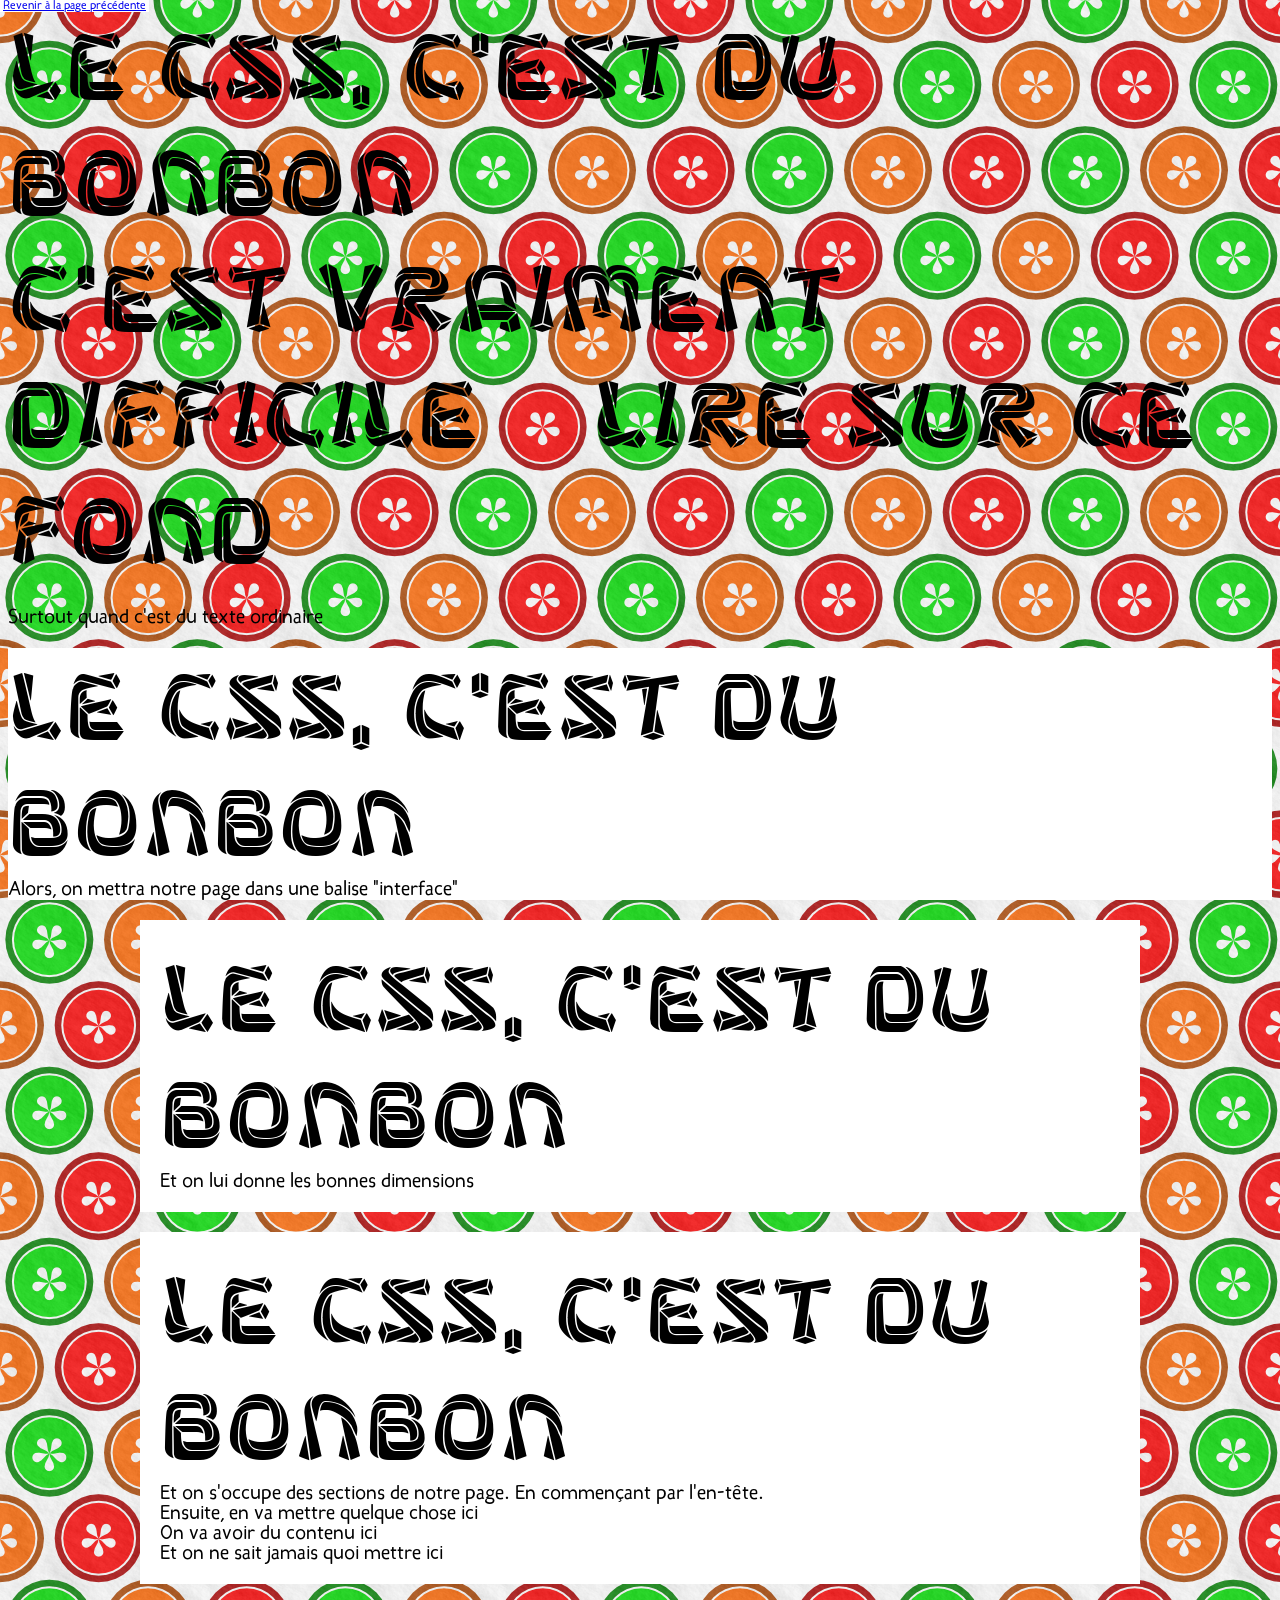
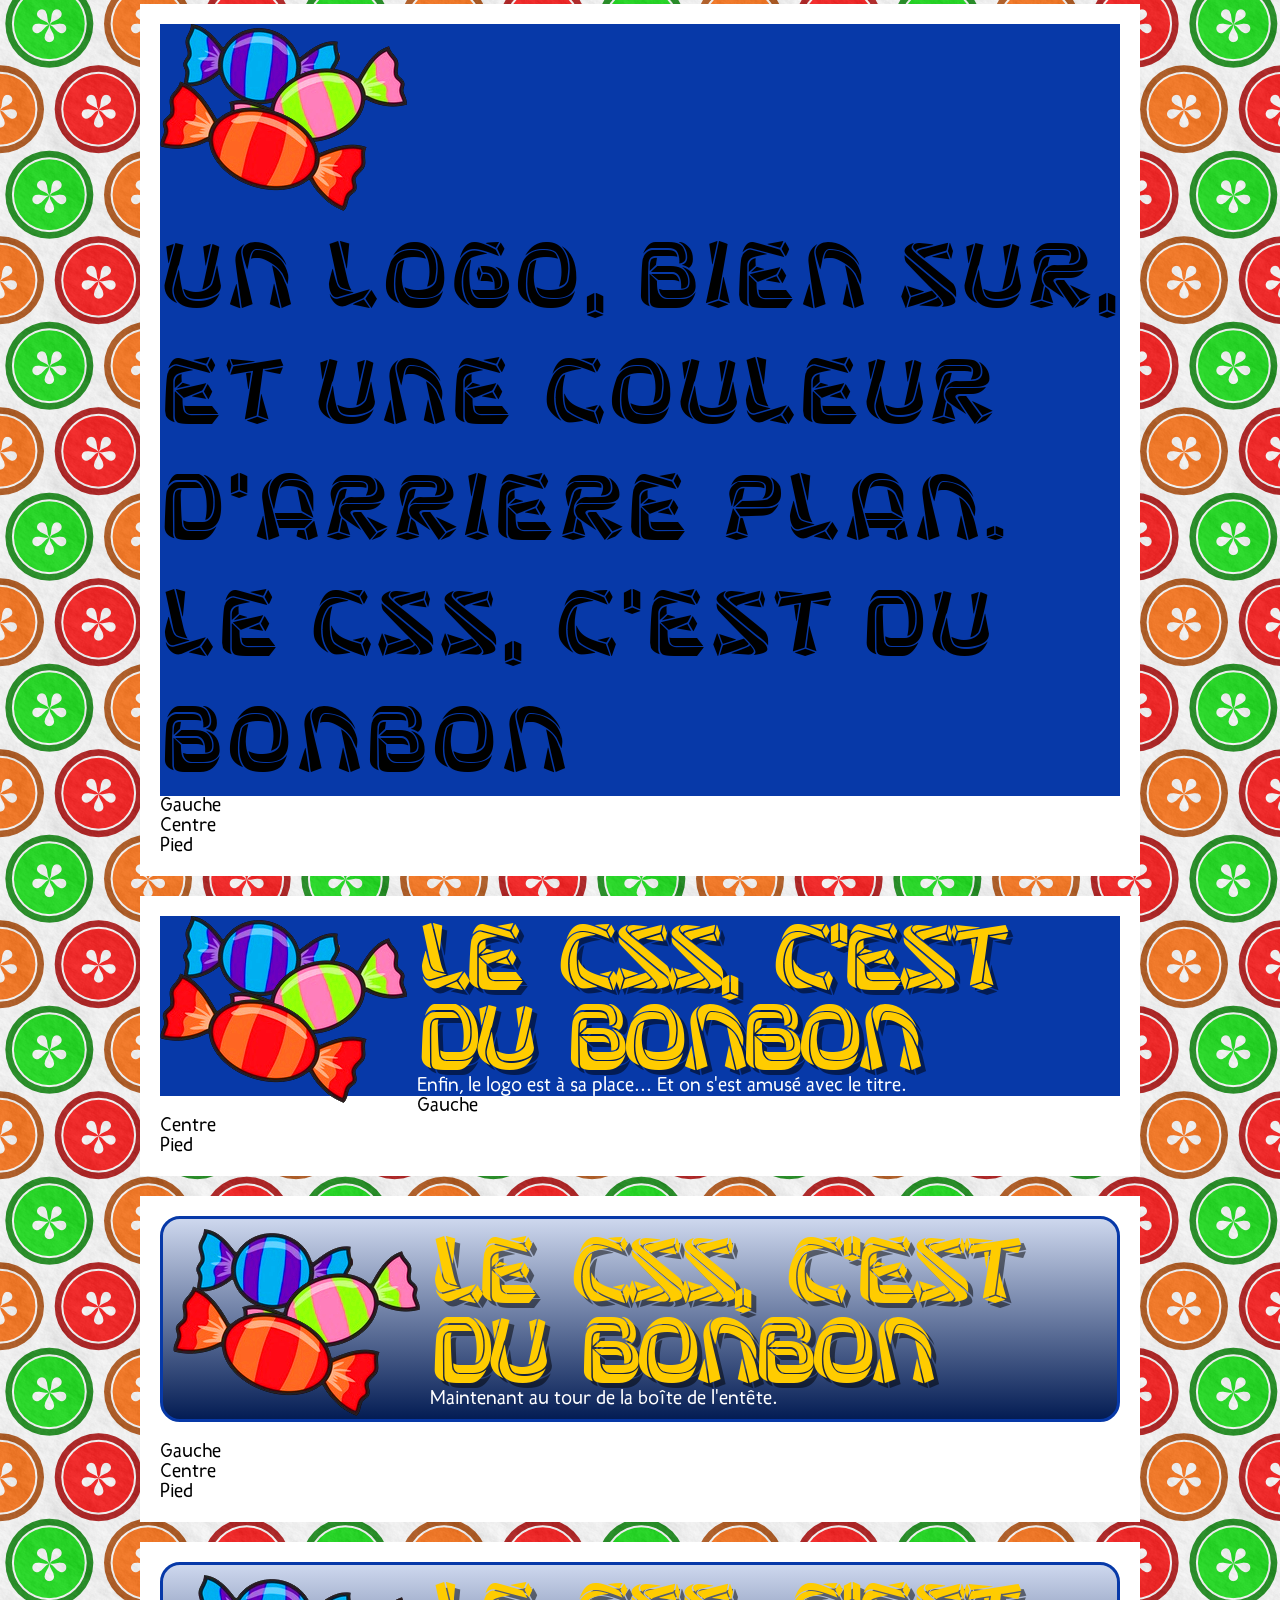
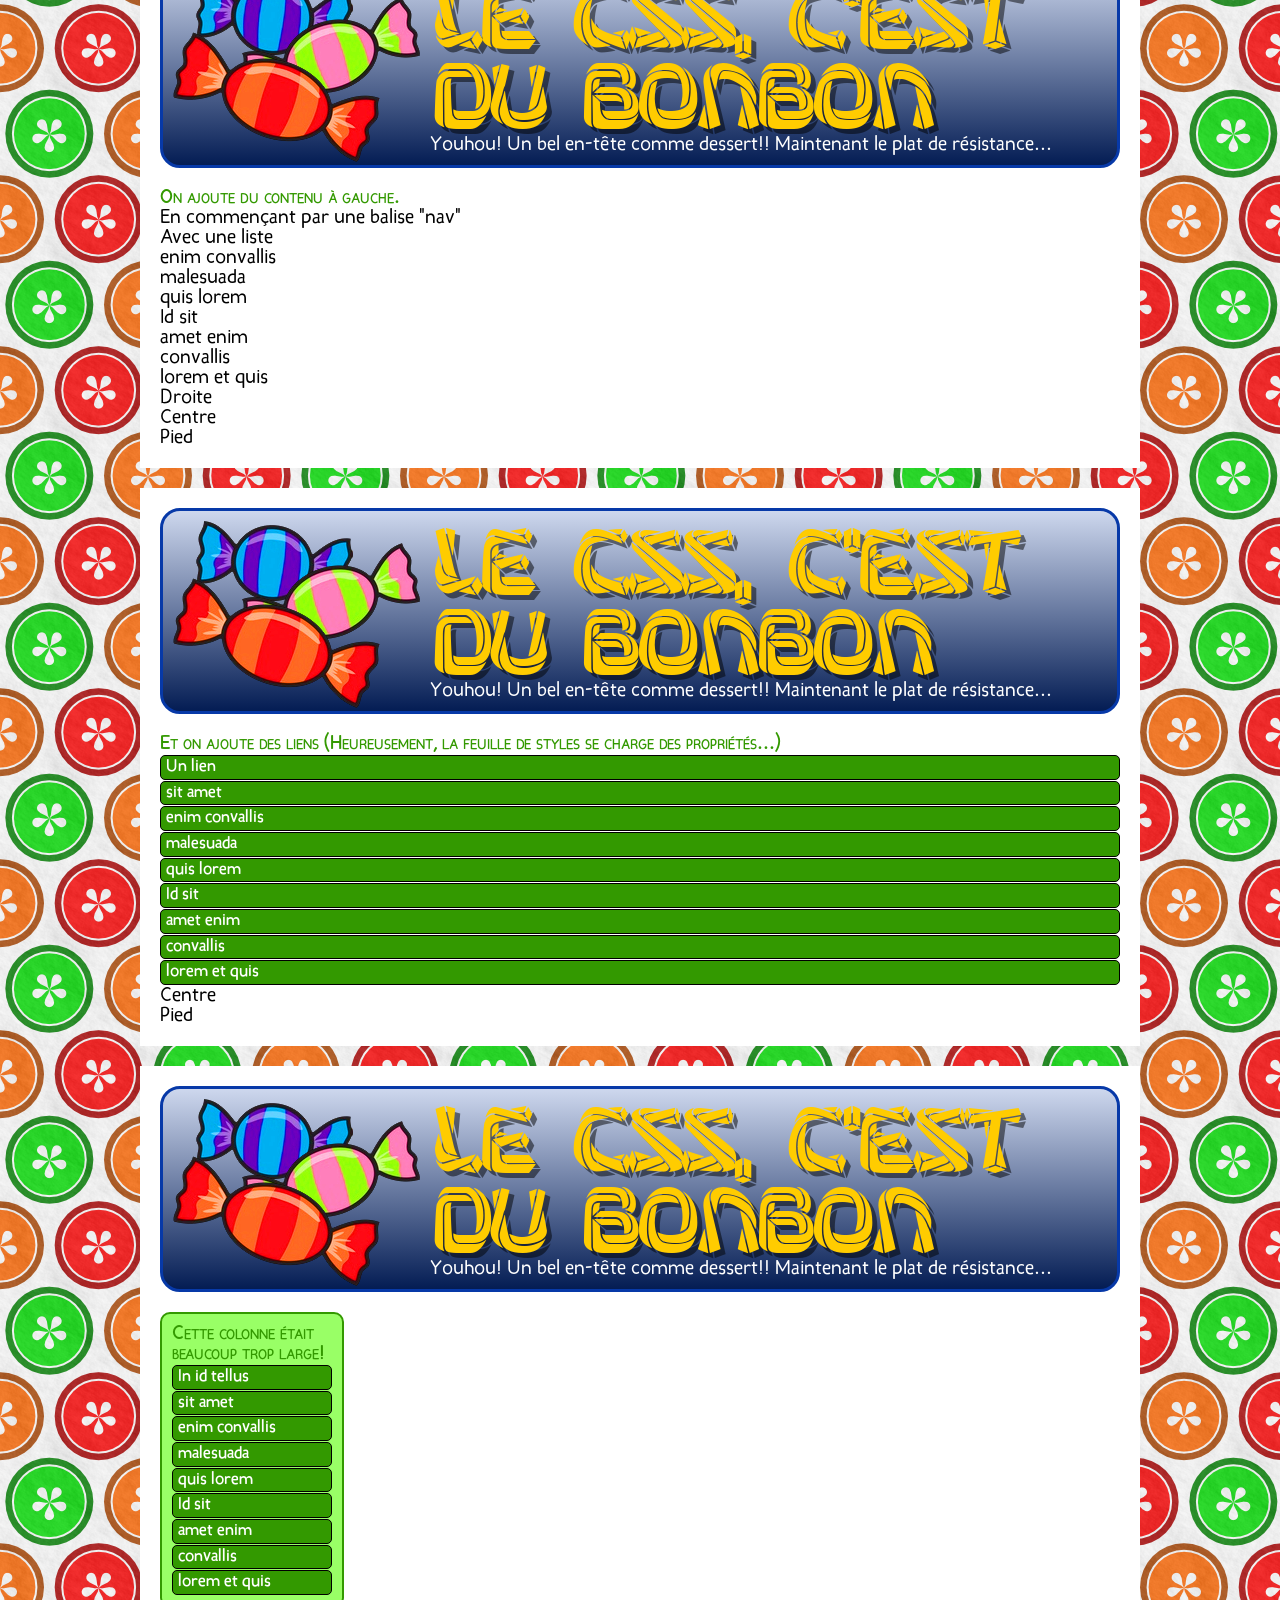
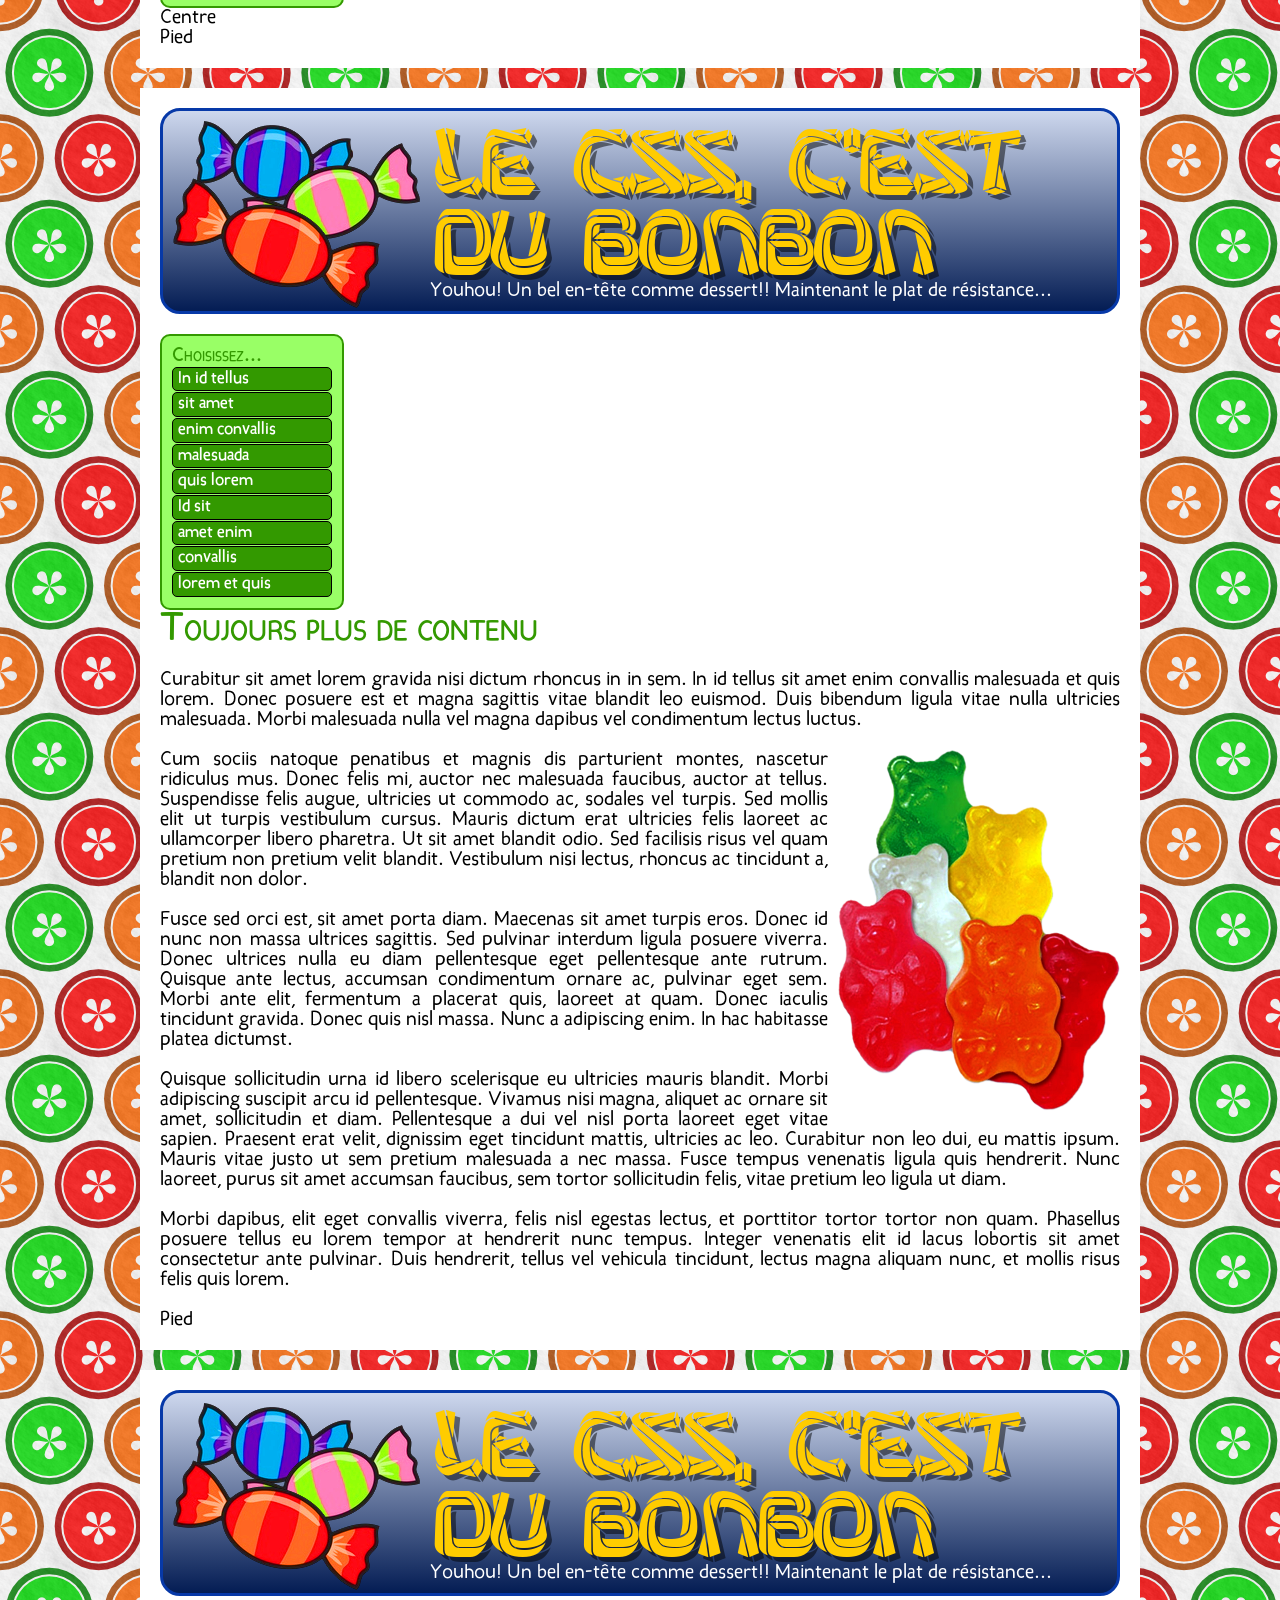
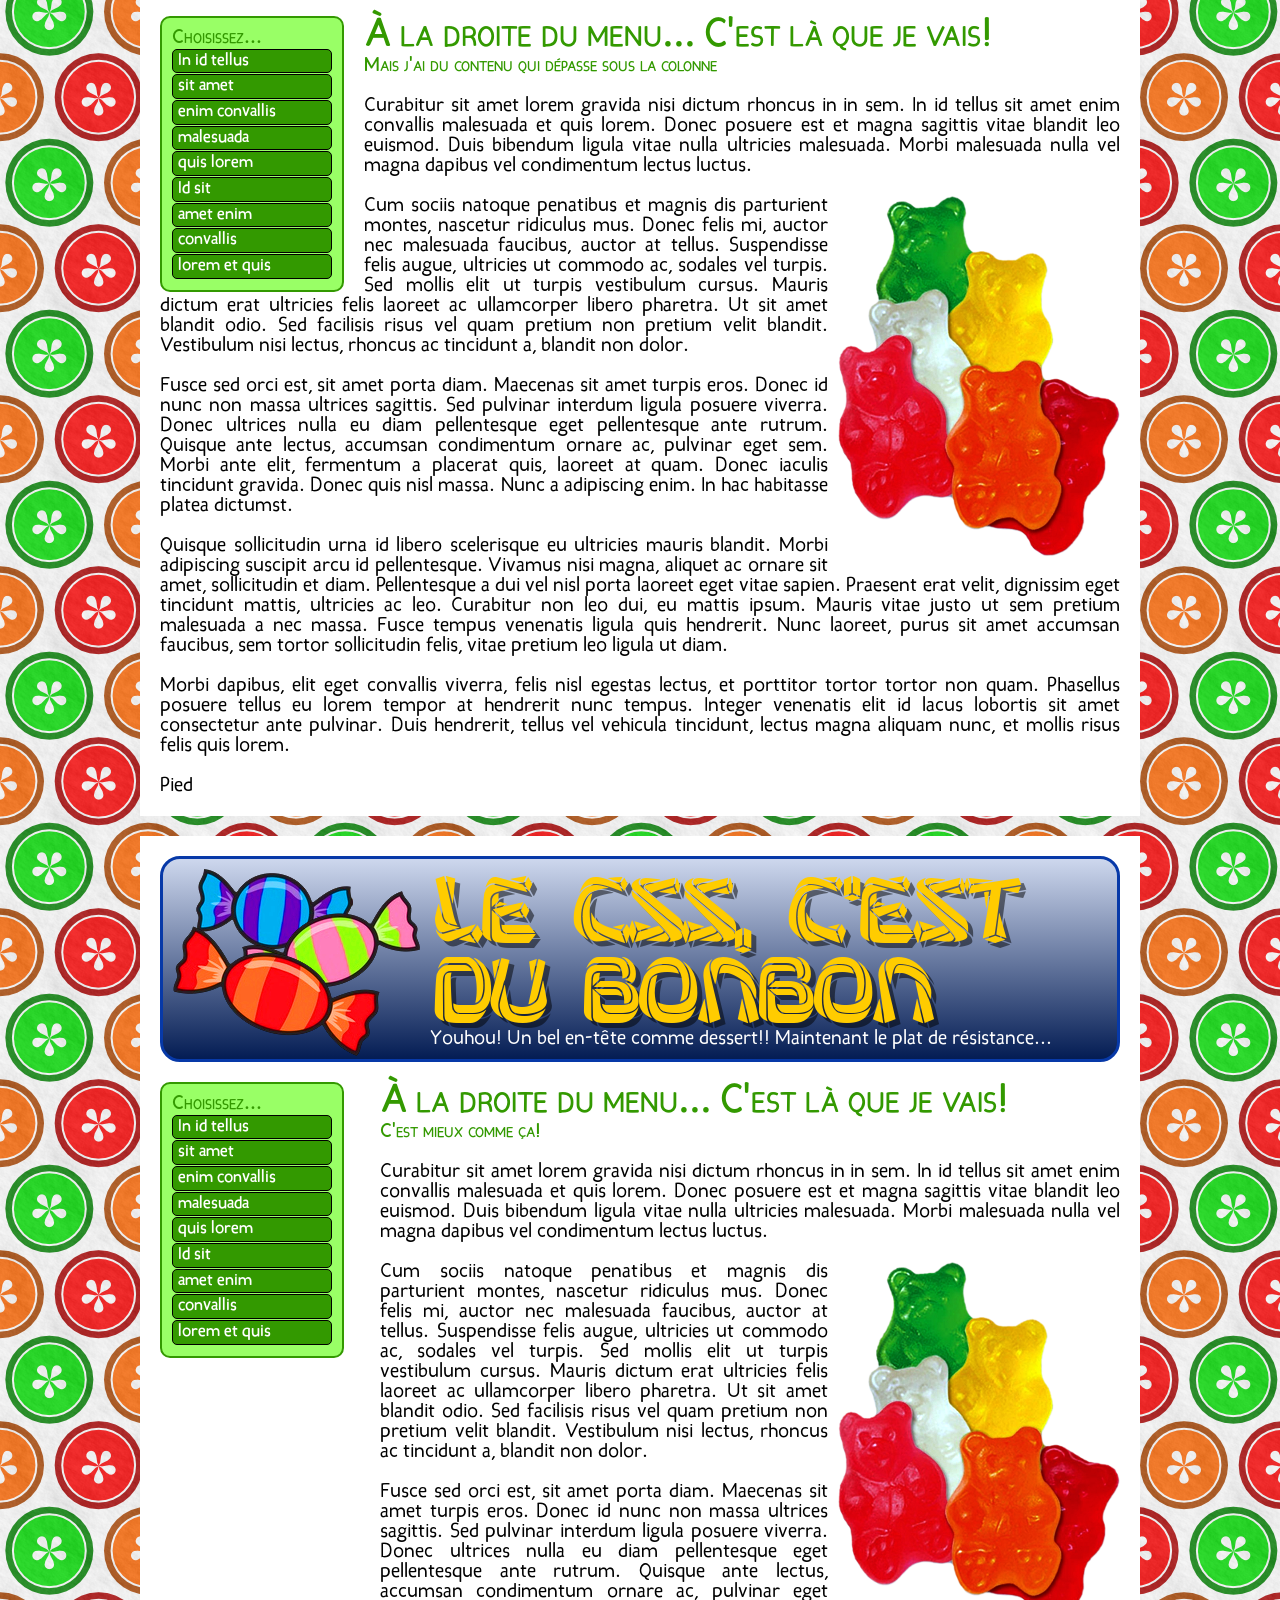
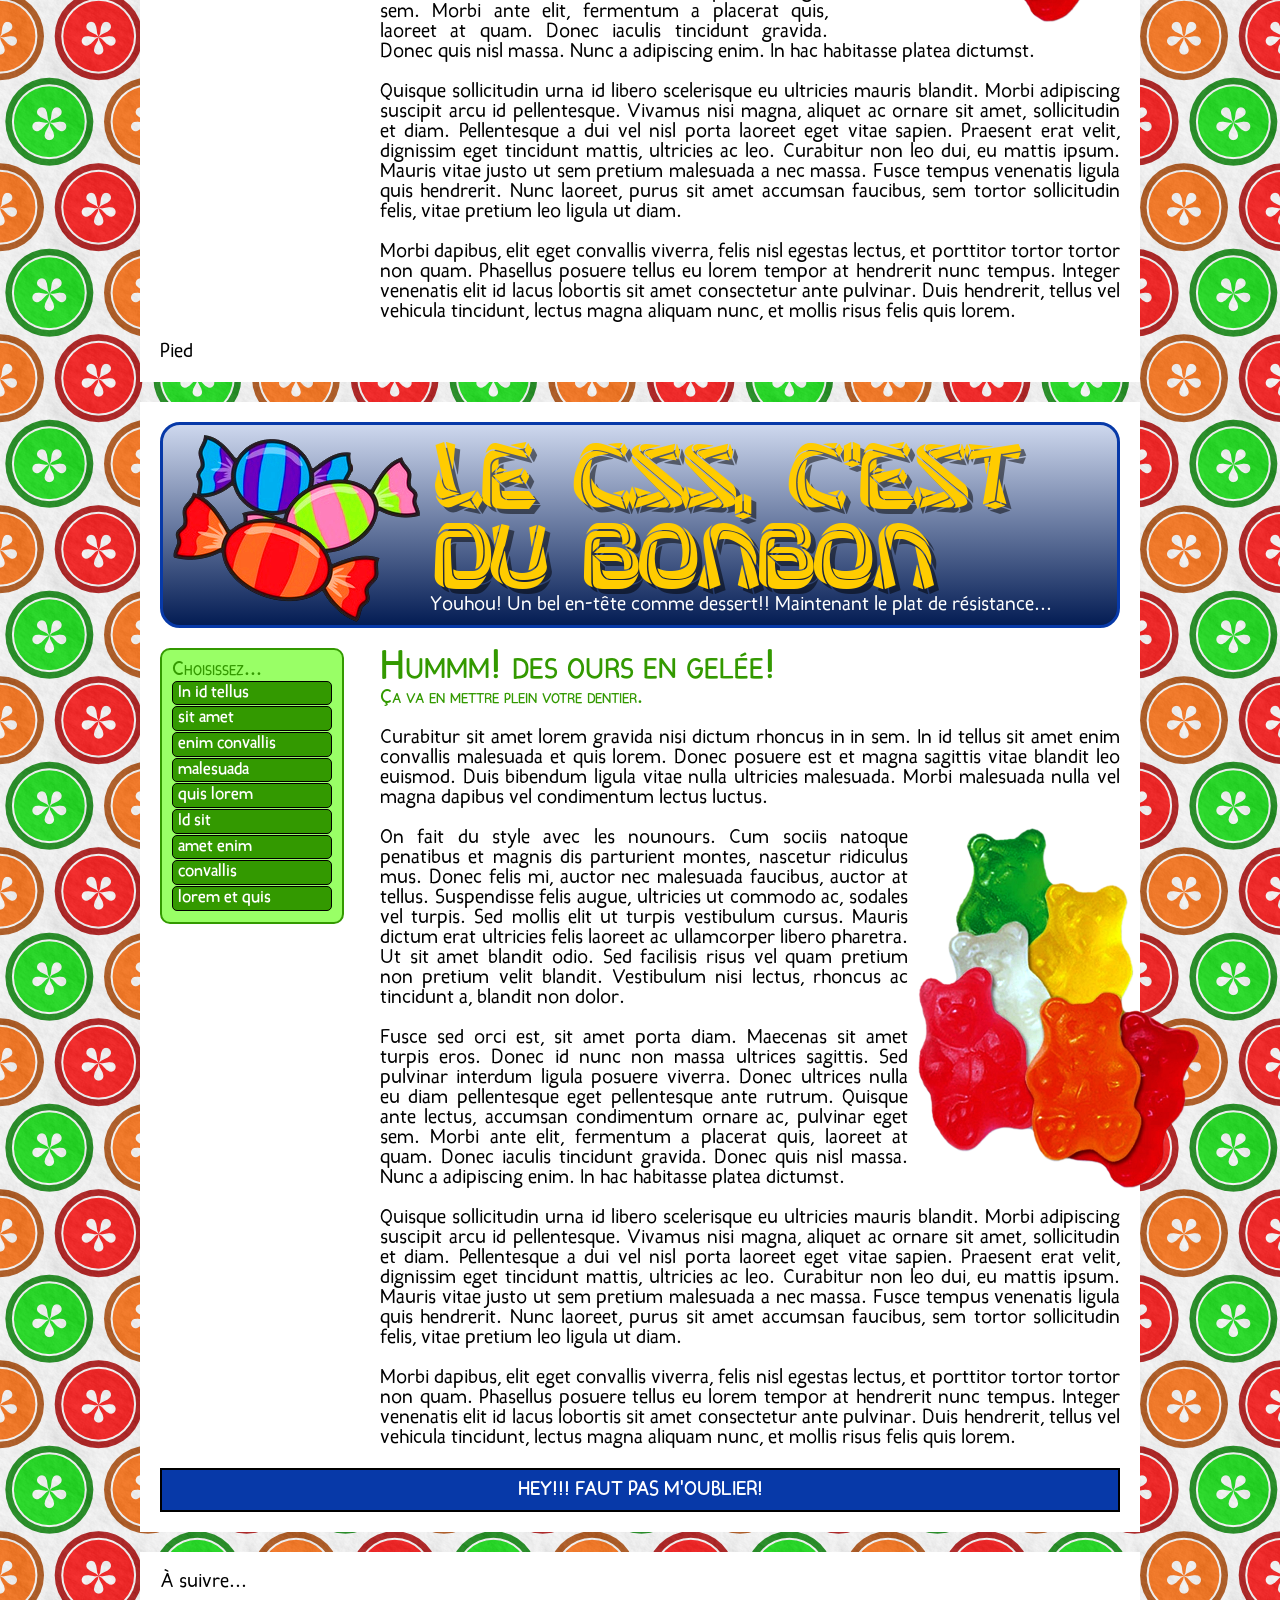
==== commit de50c349: "Merge branch 'gh-pages'" ====
--- a/bonbon.html
+++ b/bonbon.html
@@ -1,97 +1,100 @@
 <!DOCTYPE html>
-<html lang="fr">
+<html lang="en">
 
 <head>
 	<meta charset="UTF-8" />
+	<script src="http://ajax.googleapis.com/ajax/libs/jquery/1.7.0/jquery.min.js" type="text/javascript"></script>
+	<script src="bullestyle.js" type="text/javascript"></script>
 	<link rel="stylesheet" type="text/css" href="images/fontes/fontes.css" />
 	<link rel="stylesheet" type="text/css" href="bonbon.css" />
 	<title>Le CSS, c'est du bonbon</title>
 </head>
 
-<body>
-	<h1>Le CSS, c'est du bonbon<br />C'est vraiment difficile à lire sur ce fond</h1>
+<body style="background-image:url(images/agrumes.png); font-family:candela; font-size:20px;">
+	<div style="/**/font-size:12px;position:absolute; top:0; left:0; background:white; padding:0 3px;"><a href="index.html">Revenir à la page précédente</a></div>
+	<h1 style="font-family:twister; font-size:500%; margin:0; font-weight:normal;">Le CSS, c'est du bonbon<br />C'est vraiment difficile à lire sur ce fond</h1>
 	<p>Surtout quand c'est du texte ordinaire</p>
-	<div class="interface">
-		<h1>Le CSS, c'est du bonbon</h1>
+	<div class="interface" style="background-color:white;">
+		<h1 style="/**/font-family:twister; font-size:500%; margin:0; font-weight:normal;">Le CSS, c'est du bonbon</h1>
 		Alors, on mettra notre page dans une balise "interface"
 	</div>
-	<div class="interface">
-		<h1>Le CSS, c'est du bonbon</h1>
+	<div class="interface" style="width:960px;padding:20px; margin:1em auto;/**/background-color:white;">
+		<h1 style="/**/font-family:twister; font-size:500%; margin:0; font-weight:normal;">Le CSS, c'est du bonbon</h1>
 		Et on lui donne les bonnes dimensions
 	</div>
-	<!-- Le div ne changera plus, vous pouvez copier-coller le stye sur tous les div interface suivants -->
-	<div class="interface">
-		<header>
-			<h1>Le CSS, c'est du bonbon</h1>
+	<div class="interface" style="/**/width:960px;padding:20px; margin:1em auto;background-color:white;">
+		<div class="header">
+			<h1 style="/**/font-family:twister; font-size:500%; margin:0; font-weight:normal;">Le CSS, c'est du bonbon</h1>
 			Et on s'occupe des sections de notre page. En commençant par l'en-tête.
-		</header>
-		<aside class="gauche">
+		</div>
+		<div style="/**/" class="aside gauche">
 			Ensuite, en va mettre quelque chose ici
-		</aside>
-		<section class="contenu">
+		</div>
+		<div style="/**/" class="contenu">
 			On va avoir du contenu ici
-		</section>
-		<footer>
+		</div>
+		<div style="/**/" class="footer">
 			Et on ne sait jamais quoi mettre ici
-		</footer>
-	</div>
-	<div class="interface">
-		<header>
-			<img src="images/bonbons.png" alt="logo" />
-			<h1>Un logo, bien sur, et une couleur d'arriere-plan. Le CSS, c'est du bonbon</h1>
-		</header>
-		<aside class="gauche">
+		</div>
+	</div>
+	<div class="interface" style="/**/width:960px;padding:20px; margin:1em auto;background-color:white;">
+		<div class="header" style="background-color:#0739a8;">
+			<img src="images/bonbons.png" alt="logo" style="width:247px;height:187px" />
+			<h1 style="/**/font-family:twister; font-size:500%; margin:0; font-weight:normal;">Un logo, bien sur, et une couleur d'arriere-plan. Le CSS, c'est du bonbon</h1>
+		</div>
+		<div style="/**/" class="aside gauche">
 			Gauche
-		</aside>
-		<section class="contenu">
-			Centre
-		</section>
-		<footer>
-			Pied
-		</footer>
-	</div>
-	<div class="interface">
-		<header>
-			<img src="images/bonbons.png" alt="logo" />
-			<h1>Le CSS, c'est du bonbon</h1>
-			<div>Enfin, le logo est à sa place... Et on s'est amusé avec le titre.</div>
-		</header>
-		<aside class="gauche">
+		</div>
+		<div style="/**/" class="contenu">
+			Centre
+		</div>
+		<div style="/**/" class="footer">
+			Pied
+		</div>
+	</div>
+	<div class="interface" style="/**/width:960px;padding:20px; margin:1em auto;background-color:white;">
+		<div class="header" style="/***/background-color:#0739a8;">
+			<img src="images/bonbons.png" alt="logo" style="float:left;margin-right:10px;;/**/width:247px;height:187px" />
+			<h1 style="letter-spacing:-.1em; word-spacing:.2em;line-height:.8em;color:#ffcC00;text-shadow:.05em .05em 0.0em rgba(0,0,0,.5); /**/font-family:twister; font-size:500%; margin:0; font-weight:normal;">Le CSS, c'est du bonbon</h1>
+			<div style="color:white;">Enfin, le logo est à sa place... Et on s'est amusé avec le titre.</div>
+		</div>
+		<div style="/***/" class="aside gauche">
 			Gauche
-		</aside>
-		<section class="contenu">
-			Centre
-		</section>
-		<footer>
-			Pied
-		</footer>
-	</div>
-	<div class="interface">
-		<header>
-			<img src="images/bonbons.png" alt="logo" />
-			<h1>Le CSS, c'est du bonbon</h1>
-			<div>Maintenant au tour de la boîte de l'entête.</div>
-		</header>
-		<aside class="gauche">
+		</div>
+		<div style="/***/" class="contenu">
+			Centre
+		</div>
+		<div style="/***/" class="footer">
+			Pied
+		</div>
+	</div>
+	<div class="interface" style="/**/width:960px;padding:20px; margin:1em auto;background-color:white;">
+		<div class="header" style="border: 3px solid #0739A8; border-radius: 1em 1em 1em 1em; margin-bottom: 1em; padding: 0.5em; background-image: linear-gradient(to bottom, rgba(255, 255, 255, 0.8), rgba(0, 0, 0, 0.5));/**/background-color:#0739a8;">
+			<img src="images/bonbons.png" alt="logo" style="/**/float:left;margin-right:10px;width:247px;height:187px" />
+			<h1 style="/**/letter-spacing:-.1em; word-spacing:.2em;line-height:.8em;color:#ffcC00;text-shadow:.05em .05em 0.0em rgba(0,0,0,.5); /**/font-family:twister; font-size:500%; margin:0; font-weight:normal;">Le CSS, c'est du bonbon</h1>
+			<div style="/**/color:white;">Maintenant au tour de la boîte de l'entête.</div>
+		</div>
+		<div style="/***/" class="aside gauche">
 			Gauche
-		</aside>
-		<section class="contenu">
-			Centre
-		</section>
-		<footer>
-			Pied
-		</footer>
-	</div>
-	<div class="interface">
-		<header>
-			<img src="images/bonbons.png" alt="logo" />
-			<h1>Le CSS, c'est du bonbon</h1>
-			<div>Youhou! Un bel en-tête comme dessert!! Maintenant le plat de résistance...</div>
-		</header>
-		<aside class="gauche">
-			<h1>On ajoute du contenu à gauche.</h1>
-			<nav>
-				<ul>
+		</div>
+		<div style="/***/" class="contenu">
+			Centre
+		</div>
+		<div style="/***/" class="footer">
+			Pied
+		</div>
+	</div>
+	<div class="interface" style="/**/width:960px;padding:20px; margin:1em auto;background-color:white;">
+		<div class="header" style="/**/border: 3px solid #0739A8; border-radius: 1em 1em 1em 1em; margin-bottom: 1em; padding: 0.5em; background-image: linear-gradient(to bottom, rgba(255, 255, 255, 0.8), rgba(0, 0, 0, 0.5));
+background-color:#0739a8;">
+			<img src="images/bonbons.png" alt="logo" style="/**/float:left;margin-right:10px;width:247px;height:187px" />
+			<h1 style="/**/letter-spacing:-.1em; word-spacing:.2em;line-height:.8em;color:#ffcC00;text-shadow:.05em .05em 0.0em rgba(0,0,0,.5); font-family:twister; font-size:500%; margin:0; font-weight:normal;">Le CSS, c'est du bonbon</h1>
+			<div style="/**/color:white;">Youhou! Un bel en-tête comme dessert!! Maintenant le plat de résistance...</div>
+		</div>
+		<div style="/**/" class="aside gauche">
+			<h1 style="color:#339900; margin:0; font-size:1em; font-variant:small-caps;">On ajoute du contenu à gauche.</h1>
+			<nav>
+				<ul style="margin:0; padding:0; list-style-type:none;">
 					<li>En commençant par une balise "nav"</li>
 					<li>Avec une liste</li>
 					<li>enim convallis</li>
@@ -103,215 +106,221 @@
 					<li>lorem et quis</li>
 				</ul>
 			</nav>
-		</aside>
-		<aside class="droite">
+
+		</div>
+		<div style="/***/" class="aside droite">
 			Droite
-		</aside>
-		<section class="contenu">
-			Centre
-		</section>
-		<footer>
-			Pied
-		</footer>
-	</div>
-	<div class="interface">
-		<header>
-			<img src="images/bonbons.png" alt="logo" />
-			<h1>Le CSS, c'est du bonbon</h1>
-			<div>Youhou! Un bel en-tête comme dessert!! Maintenant le plat de résistance...</div>
-		</header>
-		<aside class="gauche">
-			<h1>Et on ajoute des liens (Heureusement, la feuille de styles se charge des propriétés...)</h1>
-			<nav>
-				<ul>
-					<li><a href="#">Un lien</a></li>
-					<li><a href="#">sit amet</a></li>
-					<li><a href="#">enim convallis</a></li>
-					<li><a href="#">malesuada</a></li>
-					<li><a href="#">quis lorem</a></li>
-					<li><a href="#">Id sit</a></li>
-					<li><a href="#">amet enim</a></li>
-					<li><a href="#">convallis</a></li>
-					<li><a href="#">lorem et quis</a></li>
-				</ul>
-			</nav>
-		</aside>
-		<section class="contenu">
-			Centre
-		</section>
-		<footer>
-			Pied
-		</footer>
-	</div>
-	<div class="interface">
-		<header>
-			<img src="images/bonbons.png" alt="logo" />
-			<h1>Le CSS, c'est du bonbon</h1>
-			<div>Youhou! Un bel en-tête comme dessert!! Maintenant le plat de résistance...</div>
-		</header>
-		<aside class="gauche">
-			<h1>Cette colonne était beaucoup trop large!</h1>
-			<nav>
-				<ul>
-					<li><a href="#">In id tellus</a></li>
-					<li><a href="#">sit amet</a></li>
-					<li><a href="#">enim convallis</a></li>
-					<li><a href="#">malesuada</a></li>
-					<li><a href="#">quis lorem</a></li>
-					<li><a href="#">Id sit</a></li>
-					<li><a href="#">amet enim</a></li>
-					<li><a href="#">convallis</a></li>
-					<li><a href="#">lorem et quis</a></li>
-				</ul>
-			</nav>
-		</aside>
-		<section class="contenu">
-			Centre
-		</section>
-		<footer>
-			Pied
-		</footer>
-	</div>
-	<div class="interface">
-		<header>
-			<img src="images/bonbons.png" alt="logo" />
-			<h1>Le CSS, c'est du bonbon</h1>
-			<div>Youhou! Un bel en-tête comme dessert!! Maintenant le plat de résistance...</div>
-		</header>
-		<aside class="gauche">
-			<h1>Choisissez...</h1>
-			<nav>
-				<ul>
-					<li><a href="#">In id tellus</a></li>
-					<li><a href="#">sit amet</a></li>
-					<li><a href="#">enim convallis</a></li>
-					<li><a href="#">malesuada</a></li>
-					<li><a href="#">quis lorem</a></li>
-					<li><a href="#">Id sit</a></li>
-					<li><a href="#">amet enim</a></li>
-					<li><a href="#">convallis</a></li>
-					<li><a href="#">lorem et quis</a></li>
-				</ul>
-			</nav>
-		</aside>
-		<section class="contenu">
-			<h1>Toujours plus de contenu</h1>
-			<p>Curabitur sit amet lorem gravida nisi dictum rhoncus in in sem. In id tellus sit amet enim convallis malesuada et quis lorem. Donec posuere est et magna sagittis vitae blandit leo euismod. Duis bibendum ligula vitae nulla ultricies malesuada. Morbi malesuada nulla vel magna dapibus vel condimentum lectus luctus. </p>
-			<p><img src="images/ours.png" alt="Ours en gelée" />Cum sociis natoque penatibus et magnis dis parturient montes, nascetur ridiculus mus. Donec felis mi, auctor nec malesuada faucibus, auctor at tellus. Suspendisse felis augue, ultricies ut commodo ac, sodales vel turpis. Sed mollis elit ut turpis vestibulum cursus. Mauris dictum erat ultricies felis laoreet ac ullamcorper libero pharetra. Ut sit amet blandit odio. Sed facilisis risus vel quam pretium non pretium velit blandit. Vestibulum nisi lectus, rhoncus ac tincidunt a, blandit non dolor.</p>
+		</div>
+		<div style="/***/" class="contenu">
+			Centre
+		</div>
+		<div style="/***/" class="footer">
+			Pied
+		</div>
+	</div>
+	<div class="interface" style="/**/width:960px;padding:20px; margin:1em auto;background-color:white;">
+		<div class="header" style="/**/border: 3px solid #0739A8; border-radius: 1em 1em 1em 1em; margin-bottom: 1em; padding: 0.5em; background-image: linear-gradient(to bottom, rgba(255, 255, 255, 0.8), rgba(0, 0, 0, 0.5));
+background-color:#0739a8;">
+			<img src="images/bonbons.png" alt="logo" style="/**/float:left;margin-right:10px;width:247px;height:187px" />
+			<h1 style="/**/letter-spacing:-.1em; word-spacing:.2em;line-height:.8em;color:#ffcC00;text-shadow:.05em .05em 0.0em rgba(0,0,0,.5); font-family:twister; font-size:500%; margin:0; font-weight:normal;">Le CSS, c'est du bonbon</h1>
+			<div style="/**/color:white;">Youhou! Un bel en-tête comme dessert!! Maintenant le plat de résistance...</div>
+		</div>
+		<div class="aside gauche">
+			<h1 style="/**/color:#339900; margin:0; font-size:1em; font-variant:small-caps;">Et on ajoute des liens (Heureusement, la feuille de styles se charge des propriétés...)</h1>
+			<nav>
+				<ul style="/**/margin:0; padding:0; list-style-type:none;">
+					<li><a href="#" style="background-color: #339900; border: 1px solid black; color: white; display: block; font-size: smaller; font-weight: bold; line-height: 1em; margin: 1px 0; padding: 3px 5px; text-decoration: none; border-radius:5px;">Un lien</a></li>
+					<li><a href="#">sit amet</a></li>
+					<li><a href="#">enim convallis</a></li>
+					<li><a href="#">malesuada</a></li>
+					<li><a href="#">quis lorem</a></li>
+					<li><a href="#">Id sit</a></li>
+					<li><a href="#">amet enim</a></li>
+					<li><a href="#">convallis</a></li>
+					<li><a href="#">lorem et quis</a></li>
+				</ul>
+			</nav>
+
+		</div>
+		<div style="/**/" class="contenu">
+			Centre
+		</div>
+		<div style="/**/" class="footer">
+			Pied
+		</div>
+	</div>
+	<div class="interface" style="/**/width:960px;padding:20px; margin:1em auto;background-color:white;">
+		<div class="header" style="/**/border: 3px solid #0739A8; border-radius: 1em 1em 1em 1em; margin-bottom: 1em; padding: 0.5em; background-image: linear-gradient(to bottom, rgba(255, 255, 255, 0.8), rgba(0, 0, 0, 0.5));
+background-color:#0739a8;">
+			<img src="images/bonbons.png" alt="logo" style="/**/float:left;margin-right:10px;width:247px;height:187px" />
+			<h1 style="/**/letter-spacing:-.1em; word-spacing:.2em;line-height:.8em;color:#ffcC00;text-shadow:.05em .05em 0.0em rgba(0,0,0,.5); font-family:twister; font-size:500%; margin:0; font-weight:normal;">Le CSS, c'est du bonbon</h1>
+			<div style="/**/color:white;">Youhou! Un bel en-tête comme dessert!! Maintenant le plat de résistance...</div>
+		</div>
+		<div style="width:160px; padding:.5em; border:2px solid #339900;border-radius:10px; background-color:#99ff66" class="aside gauche">
+			<h1 style="/**/color:#339900; margin:0; font-size:1em; font-variant:small-caps;">Cette colonne était beaucoup trop large!</h1>
+			<nav>
+				<ul style="/**/margin:0; padding:0; list-style-type:none;">
+					<li><a href="#">In id tellus</a></li>
+					<li><a href="#">sit amet</a></li>
+					<li><a href="#">enim convallis</a></li>
+					<li><a href="#">malesuada</a></li>
+					<li><a href="#">quis lorem</a></li>
+					<li><a href="#">Id sit</a></li>
+					<li><a href="#">amet enim</a></li>
+					<li><a href="#">convallis</a></li>
+					<li><a href="#">lorem et quis</a></li>
+				</ul>
+			</nav>
+		</div>
+		<div style="/**/" class="contenu">
+			Centre
+		</div>
+		<div style="/**/" class="footer">
+			Pied
+		</div>
+	</div>
+	<div class="interface" style="/**/width:960px;padding:20px; margin:1em auto;background-color:white;">
+		<div class="header" style="/**/border: 3px solid #0739A8; border-radius: 1em 1em 1em 1em; margin-bottom: 1em; padding: 0.5em; background-image: linear-gradient(to bottom, rgba(255, 255, 255, 0.8), rgba(0, 0, 0, 0.5));/**/background-color:#0739a8;">
+			<img src="images/bonbons.png" alt="logo" style="/**/float:left;margin-right:10px;width:247px;height:187px" />
+			<h1 style="/**/letter-spacing:-.1em; word-spacing:.2em;line-height:.8em;color:#ffcC00;text-shadow:.05em .05em 0.0em rgba(0,0,0,.5); font-family:twister; font-size:500%; margin:0; font-weight:normal;">Le CSS, c'est du bonbon</h1>
+			<div style="/**/color:white;">Youhou! Un bel en-tête comme dessert!! Maintenant le plat de résistance...</div>
+		</div>
+		<div style="/**/width:160px; padding:.5em; border:2px solid #339900;border-radius:10px; background-color:#99ff66" class="aside gauche">
+			<h1 style="/**/color:#339900; margin:0; font-size:1em; font-variant:small-caps;">Choisissez...</h1>
+			<nav>
+				<ul style="/**/margin:0; padding:0; list-style-type:none;">
+					<li><a href="#">In id tellus</a></li>
+					<li><a href="#">sit amet</a></li>
+					<li><a href="#">enim convallis</a></li>
+					<li><a href="#">malesuada</a></li>
+					<li><a href="#">quis lorem</a></li>
+					<li><a href="#">Id sit</a></li>
+					<li><a href="#">amet enim</a></li>
+					<li><a href="#">convallis</a></li>
+					<li><a href="#">lorem et quis</a></li>
+				</ul>
+			</nav>
+
+		</div>
+		<div style="/**/" class="contenu">
+			<h1 style="color:#339900; margin:0; font-size:2em; font-variant:small-caps;">Toujours plus de contenu</h1>
+			<p style="text-align:justify;">Curabitur sit amet lorem gravida nisi dictum rhoncus in in sem. In id tellus sit amet enim convallis malesuada et quis lorem. Donec posuere est et magna sagittis vitae blandit leo euismod. Duis bibendum ligula vitae nulla ultricies malesuada. Morbi malesuada nulla vel magna dapibus vel condimentum lectus luctus. </p>
+			<p><img src="images/ours.png" alt="Ours en gelée" style="width:282px;height:361px; float:right; margin-left:.5em;" />Cum sociis natoque penatibus et magnis dis parturient montes, nascetur ridiculus mus. Donec felis mi, auctor nec malesuada faucibus, auctor at tellus. Suspendisse felis augue, ultricies ut commodo ac, sodales vel turpis. Sed mollis elit ut turpis vestibulum cursus. Mauris dictum erat ultricies felis laoreet ac ullamcorper libero pharetra. Ut sit amet blandit odio. Sed facilisis risus vel quam pretium non pretium velit blandit. Vestibulum nisi lectus, rhoncus ac tincidunt a, blandit non dolor.</p>
 			<p>Fusce sed orci est, sit amet porta diam. Maecenas sit amet turpis eros. Donec id nunc non massa ultrices sagittis. Sed pulvinar interdum ligula posuere viverra. Donec ultrices nulla eu diam pellentesque eget pellentesque ante rutrum. Quisque ante lectus, accumsan condimentum ornare ac, pulvinar eget sem. Morbi ante elit, fermentum a placerat quis, laoreet at quam. Donec iaculis tincidunt gravida. Donec quis nisl massa. Nunc a adipiscing enim. In hac habitasse platea dictumst.</p>
 			<p>Quisque sollicitudin urna id libero scelerisque eu ultricies mauris blandit. Morbi adipiscing suscipit arcu id pellentesque. Vivamus nisi magna, aliquet ac ornare sit amet, sollicitudin et diam. Pellentesque a dui vel nisl porta laoreet eget vitae sapien. Praesent erat velit, dignissim eget tincidunt mattis, ultricies ac leo. Curabitur non leo dui, eu mattis ipsum. Mauris vitae justo ut sem pretium malesuada a nec massa. Fusce tempus venenatis ligula quis hendrerit. Nunc laoreet, purus sit amet accumsan faucibus, sem tortor sollicitudin felis, vitae pretium leo ligula ut diam. </p>
 			<p>Morbi dapibus, elit eget convallis viverra, felis nisl egestas lectus, et porttitor tortor tortor non quam. Phasellus posuere tellus eu lorem tempor at hendrerit nunc tempus. Integer venenatis elit id lacus lobortis sit amet consectetur ante pulvinar. Duis hendrerit, tellus vel vehicula tincidunt, lectus magna aliquam nunc, et mollis risus felis quis lorem.</p>
-		</section>
-		<footer>
-			Pied
-		</footer>
-	</div>
-	<div class="interface">
-		<header>
-			<img src="images/bonbons.png" alt="logo" />
-			<h1>Le CSS, c'est du bonbon</h1>
-			<div>Youhou! Un bel en-tête comme dessert!! Maintenant le plat de résistance...</div>
-		</header>
-		<aside class="gauche">
-			<h1>Choisissez...</h1>
-			<nav>
-				<ul>
-					<li><a href="#">In id tellus</a></li>
-					<li><a href="#">sit amet</a></li>
-					<li><a href="#">enim convallis</a></li>
-					<li><a href="#">malesuada</a></li>
-					<li><a href="#">quis lorem</a></li>
-					<li><a href="#">Id sit</a></li>
-					<li><a href="#">amet enim</a></li>
-					<li><a href="#">convallis</a></li>
-					<li><a href="#">lorem et quis</a></li>
-				</ul>
-			</nav>
-		</aside>
-		<section class="contenu">
-			<h1>À la droite du menu... C'est là que je vais!</h1>
-			<h2>Mais j'ai du contenu qui dépasse sous la colonne</h2>
+		</div>
+		<div style="/**/" class="footer">
+			Pied
+		</div>
+	</div>
+	<div class="interface" style="/**/width:960px;padding:20px; margin:1em auto;background-color:white;">
+		<div class="header" style="/**/border: 3px solid #0739A8; border-radius: 1em 1em 1em 1em; margin-bottom: 1em; padding: 0.5em; background-image: linear-gradient(to bottom, rgba(255, 255, 255, 0.8), rgba(0, 0, 0, 0.5));/**/background-color:#0739a8;">
+			<img src="images/bonbons.png" alt="logo" style="/**/float:left;margin-right:10px;width:247px;height:187px" />
+			<h1 style="/**/letter-spacing:-.1em; word-spacing:.2em;line-height:.8em;color:#ffcC00;text-shadow:.05em .05em 0.0em rgba(0,0,0,.5); font-family:twister; font-size:500%; margin:0; font-weight:normal;">Le CSS, c'est du bonbon</h1>
+			<div style="/**/color:white;">Youhou! Un bel en-tête comme dessert!! Maintenant le plat de résistance...</div>
+		</div>
+		<div style="float:left; margin-right:1em;/**/width:160px; padding:.5em; border:2px solid #339900;border-radius:10px; background-color:#99ff66" class="aside gauche">
+			<h1 style="/**/color:#339900; margin:0; font-size:1em; font-variant:small-caps;">Choisissez...</h1>
+			<nav>
+				<ul style="/**/margin:0; padding:0; list-style-type:none;">
+					<li><a href="#">In id tellus</a></li>
+					<li><a href="#">sit amet</a></li>
+					<li><a href="#">enim convallis</a></li>
+					<li><a href="#">malesuada</a></li>
+					<li><a href="#">quis lorem</a></li>
+					<li><a href="#">Id sit</a></li>
+					<li><a href="#">amet enim</a></li>
+					<li><a href="#">convallis</a></li>
+					<li><a href="#">lorem et quis</a></li>
+				</ul>
+			</nav>
+		</div>
+		<div style="/**/" class="contenu">
+			<h1 style="/**/color:#339900; margin:0; font-size:2em; font-variant:small-caps;">À la droite du menu... C'est là que je vais!</h1>
+			<h2 style="color:#339900; margin:0; font-size:1em; font-variant:small-caps;">Mais j'ai du contenu qui dépasse sous la colonne</h2>
 			<p>Curabitur sit amet lorem gravida nisi dictum rhoncus in in sem. In id tellus sit amet enim convallis malesuada et quis lorem. Donec posuere est et magna sagittis vitae blandit leo euismod. Duis bibendum ligula vitae nulla ultricies malesuada. Morbi malesuada nulla vel magna dapibus vel condimentum lectus luctus. </p>
-			<p><img src="images/ours.png" alt="Ours en gelée" />Cum sociis natoque penatibus et magnis dis parturient montes, nascetur ridiculus mus. Donec felis mi, auctor nec malesuada faucibus, auctor at tellus. Suspendisse felis augue, ultricies ut commodo ac, sodales vel turpis. Sed mollis elit ut turpis vestibulum cursus. Mauris dictum erat ultricies felis laoreet ac ullamcorper libero pharetra. Ut sit amet blandit odio. Sed facilisis risus vel quam pretium non pretium velit blandit. Vestibulum nisi lectus, rhoncus ac tincidunt a, blandit non dolor.</p>
+			<p><img src="images/ours.png" alt="Ours en gelée" style="/**/width:282px;height:361px; float:right; margin-left:.5em;" />Cum sociis natoque penatibus et magnis dis parturient montes, nascetur ridiculus mus. Donec felis mi, auctor nec malesuada faucibus, auctor at tellus. Suspendisse felis augue, ultricies ut commodo ac, sodales vel turpis. Sed mollis elit ut turpis vestibulum cursus. Mauris dictum erat ultricies felis laoreet ac ullamcorper libero pharetra. Ut sit amet blandit odio. Sed facilisis risus vel quam pretium non pretium velit blandit. Vestibulum nisi lectus, rhoncus ac tincidunt a, blandit non dolor.</p>
 			<p>Fusce sed orci est, sit amet porta diam. Maecenas sit amet turpis eros. Donec id nunc non massa ultrices sagittis. Sed pulvinar interdum ligula posuere viverra. Donec ultrices nulla eu diam pellentesque eget pellentesque ante rutrum. Quisque ante lectus, accumsan condimentum ornare ac, pulvinar eget sem. Morbi ante elit, fermentum a placerat quis, laoreet at quam. Donec iaculis tincidunt gravida. Donec quis nisl massa. Nunc a adipiscing enim. In hac habitasse platea dictumst.</p>
 			<p>Quisque sollicitudin urna id libero scelerisque eu ultricies mauris blandit. Morbi adipiscing suscipit arcu id pellentesque. Vivamus nisi magna, aliquet ac ornare sit amet, sollicitudin et diam. Pellentesque a dui vel nisl porta laoreet eget vitae sapien. Praesent erat velit, dignissim eget tincidunt mattis, ultricies ac leo. Curabitur non leo dui, eu mattis ipsum. Mauris vitae justo ut sem pretium malesuada a nec massa. Fusce tempus venenatis ligula quis hendrerit. Nunc laoreet, purus sit amet accumsan faucibus, sem tortor sollicitudin felis, vitae pretium leo ligula ut diam. </p>
 			<p>Morbi dapibus, elit eget convallis viverra, felis nisl egestas lectus, et porttitor tortor tortor non quam. Phasellus posuere tellus eu lorem tempor at hendrerit nunc tempus. Integer venenatis elit id lacus lobortis sit amet consectetur ante pulvinar. Duis hendrerit, tellus vel vehicula tincidunt, lectus magna aliquam nunc, et mollis risus felis quis lorem.</p>
-		</section>
-		<footer>
-			Pied
-		</footer>
-	</div>
-	<div class="interface">
-		<header>
-			<img src="images/bonbons.png" alt="logo" />
-			<h1>Le CSS, c'est du bonbon</h1>
-			<div>Youhou! Un bel en-tête comme dessert!! Maintenant le plat de résistance...</div>
-		</header>
-		<aside class="gauche">
-			<h1>Choisissez...</h1>
-			<nav>
-				<ul>
-					<li><a href="#">In id tellus</a></li>
-					<li><a href="#">sit amet</a></li>
-					<li><a href="#">enim convallis</a></li>
-					<li><a href="#">malesuada</a></li>
-					<li><a href="#">quis lorem</a></li>
-					<li><a href="#">Id sit</a></li>
-					<li><a href="#">amet enim</a></li>
-					<li><a href="#">convallis</a></li>
-					<li><a href="#">lorem et quis</a></li>
-				</ul>
-			</nav>
-		</aside>
-		<section class="contenu">
-			<h1>À la droite du menu... C'est là que je vais!</h1>
-			<h2>C'est mieux comme ça!</h2>
+		</div>
+		<div style="/**/" class="footer">
+			Pied
+		</div>
+	</div>
+	<div class="interface" style="/**/width:960px;padding:20px; margin:1em auto;background-color:white;">
+		<div class="header" style="/**/border: 3px solid #0739A8; border-radius: 1em 1em 1em 1em; margin-bottom: 1em; padding: 0.5em; background-image: linear-gradient(to bottom, rgba(255, 255, 255, 0.8), rgba(0, 0, 0, 0.5));/**/background-color:#0739a8;">
+			<img src="images/bonbons.png" alt="logo" style="/**/float:left;margin-right:10px;width:247px;height:187px" />
+			<h1 style="/**/letter-spacing:-.1em; word-spacing:.2em;line-height:.8em;color:#ffcC00;text-shadow:.05em .05em 0.0em rgba(0,0,0,.5); font-family:twister; font-size:500%; margin:0; font-weight:normal;">Le CSS, c'est du bonbon</h1>
+			<div style="/**/color:white;">Youhou! Un bel en-tête comme dessert!! Maintenant le plat de résistance...</div>
+		</div>
+		<div style="/*margin-right:1em;*//**/float:left;width:160px; padding:.5em; border:2px solid #339900;border-radius:10px; background-color:#99ff66" class="aside gauche">
+			<h1 style="/**/color:#339900; margin:0; font-size:1em; font-variant:small-caps;">Choisissez...</h1>
+			<nav>
+				<ul style="/**/margin:0; padding:0; list-style-type:none;">
+					<li><a href="#">In id tellus</a></li>
+					<li><a href="#">sit amet</a></li>
+					<li><a href="#">enim convallis</a></li>
+					<li><a href="#">malesuada</a></li>
+					<li><a href="#">quis lorem</a></li>
+					<li><a href="#">Id sit</a></li>
+					<li><a href="#">amet enim</a></li>
+					<li><a href="#">convallis</a></li>
+					<li><a href="#">lorem et quis</a></li>
+				</ul>
+			</nav>
+		</div>
+		<div style="margin-left:220px;" class="contenu">
+			<h1 style="/**/color:#339900; margin:0; font-size:2em; font-variant:small-caps;">À la droite du menu... C'est là que je vais!</h1>
+			<h2 style="/**/color:#339900; margin:0; font-size:1em; font-variant:small-caps;">C'est mieux comme ça!</h2>
 			<p>Curabitur sit amet lorem gravida nisi dictum rhoncus in in sem. In id tellus sit amet enim convallis malesuada et quis lorem. Donec posuere est et magna sagittis vitae blandit leo euismod. Duis bibendum ligula vitae nulla ultricies malesuada. Morbi malesuada nulla vel magna dapibus vel condimentum lectus luctus. </p>
-			<p><img src="images/ours.png" alt="Ours en gelée" />Cum sociis natoque penatibus et magnis dis parturient montes, nascetur ridiculus mus. Donec felis mi, auctor nec malesuada faucibus, auctor at tellus. Suspendisse felis augue, ultricies ut commodo ac, sodales vel turpis. Sed mollis elit ut turpis vestibulum cursus. Mauris dictum erat ultricies felis laoreet ac ullamcorper libero pharetra. Ut sit amet blandit odio. Sed facilisis risus vel quam pretium non pretium velit blandit. Vestibulum nisi lectus, rhoncus ac tincidunt a, blandit non dolor.</p>
+			<p><img src="images/ours.png" alt="Ours en gelée" style="/**/width:282px;height:361px; float:right; margin-left:.5em;" />Cum sociis natoque penatibus et magnis dis parturient montes, nascetur ridiculus mus. Donec felis mi, auctor nec malesuada faucibus, auctor at tellus. Suspendisse felis augue, ultricies ut commodo ac, sodales vel turpis. Sed mollis elit ut turpis vestibulum cursus. Mauris dictum erat ultricies felis laoreet ac ullamcorper libero pharetra. Ut sit amet blandit odio. Sed facilisis risus vel quam pretium non pretium velit blandit. Vestibulum nisi lectus, rhoncus ac tincidunt a, blandit non dolor.</p>
 			<p>Fusce sed orci est, sit amet porta diam. Maecenas sit amet turpis eros. Donec id nunc non massa ultrices sagittis. Sed pulvinar interdum ligula posuere viverra. Donec ultrices nulla eu diam pellentesque eget pellentesque ante rutrum. Quisque ante lectus, accumsan condimentum ornare ac, pulvinar eget sem. Morbi ante elit, fermentum a placerat quis, laoreet at quam. Donec iaculis tincidunt gravida. Donec quis nisl massa. Nunc a adipiscing enim. In hac habitasse platea dictumst.</p>
 			<p>Quisque sollicitudin urna id libero scelerisque eu ultricies mauris blandit. Morbi adipiscing suscipit arcu id pellentesque. Vivamus nisi magna, aliquet ac ornare sit amet, sollicitudin et diam. Pellentesque a dui vel nisl porta laoreet eget vitae sapien. Praesent erat velit, dignissim eget tincidunt mattis, ultricies ac leo. Curabitur non leo dui, eu mattis ipsum. Mauris vitae justo ut sem pretium malesuada a nec massa. Fusce tempus venenatis ligula quis hendrerit. Nunc laoreet, purus sit amet accumsan faucibus, sem tortor sollicitudin felis, vitae pretium leo ligula ut diam. </p>
 			<p>Morbi dapibus, elit eget convallis viverra, felis nisl egestas lectus, et porttitor tortor tortor non quam. Phasellus posuere tellus eu lorem tempor at hendrerit nunc tempus. Integer venenatis elit id lacus lobortis sit amet consectetur ante pulvinar. Duis hendrerit, tellus vel vehicula tincidunt, lectus magna aliquam nunc, et mollis risus felis quis lorem.</p>
-		</section>
-		<footer>
-			Pied
-		</footer>
-	</div>
-	<div class="interface">
-		<header>
-			<img src="images/bonbons.png" alt="logo" />
-			<h1>Le CSS, c'est du bonbon</h1>
-			<div>Youhou! Un bel en-tête comme dessert!! Maintenant le plat de résistance...</div>
-		</header>
-		<aside class="gauche">
-			<h1>Choisissez...</h1>
-			<nav>
-				<ul>
-					<li><a href="#">In id tellus</a></li>
-					<li><a href="#">sit amet</a></li>
-					<li><a href="#">enim convallis</a></li>
-					<li><a href="#">malesuada</a></li>
-					<li><a href="#">quis lorem</a></li>
-					<li><a href="#">Id sit</a></li>
-					<li><a href="#">amet enim</a></li>
-					<li><a href="#">convallis</a></li>
-					<li><a href="#">lorem et quis</a></li>
-				</ul>
-			</nav>
-		</aside>
-		<section class="contenu">
-			<h1>Hummm! des ours en gelée!</h1>
-			<h2>Ça va en mettre plein votre dentier.</h2>
+		</div>
+		<div style="/***/" class="footer">
+			Pied
+		</div>
+	</div>
+	<div class="interface" style="/**/width:960px;padding:20px; margin:1em auto;background-color:white;">
+		<div class="header" style="/**/border: 3px solid #0739A8; border-radius: 1em 1em 1em 1em; margin-bottom: 1em; padding: 0.5em; background-image: linear-gradient(to bottom, rgba(255, 255, 255, 0.8), rgba(0, 0, 0, 0.5));
+background-color:#0739a8;">
+			<img src="images/bonbons.png" alt="logo" style="/***/float:left;margin-right:10px;width:247px;height:187px" />
+			<h1 style="/***/letter-spacing:-.1em; word-spacing:.2em;line-height:.8em;color:#ffcC00;text-shadow:.05em .05em 0.0em rgba(0,0,0,.5); font-family:twister; font-size:500%; margin:0; font-weight:normal;">Le CSS, c'est du bonbon</h1>
+			<div style="/***/color:white;">Youhou! Un bel en-tête comme dessert!! Maintenant le plat de résistance...</div>
+		</div>
+		<div style="/**/float:left;width:160px; padding:.5em; border:2px solid #339900;border-radius:10px; background-color:#99ff66" class="aside gauche">
+			<h1 style="/**/color:#339900; margin:0; font-size:1em; font-variant:small-caps;">Choisissez...</h1>
+			<nav>
+				<ul style="/**/margin:0; padding:0; list-style-type:none;">
+					<li><a href="#">In id tellus</a></li>
+					<li><a href="#">sit amet</a></li>
+					<li><a href="#">enim convallis</a></li>
+					<li><a href="#">malesuada</a></li>
+					<li><a href="#">quis lorem</a></li>
+					<li><a href="#">Id sit</a></li>
+					<li><a href="#">amet enim</a></li>
+					<li><a href="#">convallis</a></li>
+					<li><a href="#">lorem et quis</a></li>
+				</ul>
+			</nav>
+		</div>
+		<div style="/**/margin-left:220px;" class="contenu">
+			<h1 style="/**/color:#339900; margin:0; font-size:2em; font-variant:small-caps;">Hummm! des ours en gelée!</h1>
+			<h2 style="/**/color:#339900; margin:0; font-size:1em; font-variant:small-caps;">Ça va en mettre plein votre dentier.</h2>
 			<p>Curabitur sit amet lorem gravida nisi dictum rhoncus in in sem. In id tellus sit amet enim convallis malesuada et quis lorem. Donec posuere est et magna sagittis vitae blandit leo euismod. Duis bibendum ligula vitae nulla ultricies malesuada. Morbi malesuada nulla vel magna dapibus vel condimentum lectus luctus. </p>
-			<p><img src="images/ours.png" alt="Ours en gelée" />On fait du style avec les nounours. Cum sociis natoque penatibus et magnis dis parturient montes, nascetur ridiculus mus. Donec felis mi, auctor nec malesuada faucibus, auctor at tellus. Suspendisse felis augue, ultricies ut commodo ac, sodales vel turpis. Sed mollis elit ut turpis vestibulum cursus. Mauris dictum erat ultricies felis laoreet ac ullamcorper libero pharetra. Ut sit amet blandit odio. Sed facilisis risus vel quam pretium non pretium velit blandit. Vestibulum nisi lectus, rhoncus ac tincidunt a, blandit non dolor.</p>
+			<p><img src="images/ours.png" alt="Ours en gelée" style="margin-right:-80px;/**/width:282px;height:361px; float:right; margin-left:.5em;" />On fait du style avec les nounours. Cum sociis natoque penatibus et magnis dis parturient montes, nascetur ridiculus mus. Donec felis mi, auctor nec malesuada faucibus, auctor at tellus. Suspendisse felis augue, ultricies ut commodo ac, sodales vel turpis. Sed mollis elit ut turpis vestibulum cursus. Mauris dictum erat ultricies felis laoreet ac ullamcorper libero pharetra. Ut sit amet blandit odio. Sed facilisis risus vel quam pretium non pretium velit blandit. Vestibulum nisi lectus, rhoncus ac tincidunt a, blandit non dolor.</p>
 			<p>Fusce sed orci est, sit amet porta diam. Maecenas sit amet turpis eros. Donec id nunc non massa ultrices sagittis. Sed pulvinar interdum ligula posuere viverra. Donec ultrices nulla eu diam pellentesque eget pellentesque ante rutrum. Quisque ante lectus, accumsan condimentum ornare ac, pulvinar eget sem. Morbi ante elit, fermentum a placerat quis, laoreet at quam. Donec iaculis tincidunt gravida. Donec quis nisl massa. Nunc a adipiscing enim. In hac habitasse platea dictumst.</p>
 			<p>Quisque sollicitudin urna id libero scelerisque eu ultricies mauris blandit. Morbi adipiscing suscipit arcu id pellentesque. Vivamus nisi magna, aliquet ac ornare sit amet, sollicitudin et diam. Pellentesque a dui vel nisl porta laoreet eget vitae sapien. Praesent erat velit, dignissim eget tincidunt mattis, ultricies ac leo. Curabitur non leo dui, eu mattis ipsum. Mauris vitae justo ut sem pretium malesuada a nec massa. Fusce tempus venenatis ligula quis hendrerit. Nunc laoreet, purus sit amet accumsan faucibus, sem tortor sollicitudin felis, vitae pretium leo ligula ut diam. </p>
 			<p>Morbi dapibus, elit eget convallis viverra, felis nisl egestas lectus, et porttitor tortor tortor non quam. Phasellus posuere tellus eu lorem tempor at hendrerit nunc tempus. Integer venenatis elit id lacus lobortis sit amet consectetur ante pulvinar. Duis hendrerit, tellus vel vehicula tincidunt, lectus magna aliquam nunc, et mollis risus felis quis lorem.</p>
-		</section>
-		<footer>
+		</div>
+		<div style="border:2px solid black;padding:.5em; font-weight:bold; text-transform:uppercase; background-color:#0739a8; color:white; text-align:center;" class="footer">
 			Hey!!! Faut pas m'oublier!
-		</footer>
-	</div>
-	<div class="interface">
+		</div>
+	</div>
+	<div class="interface" style="/**/width:960px;padding:20px; margin:1em auto;background-color:white;">
 		À suivre...
 	</div>
 </body>
